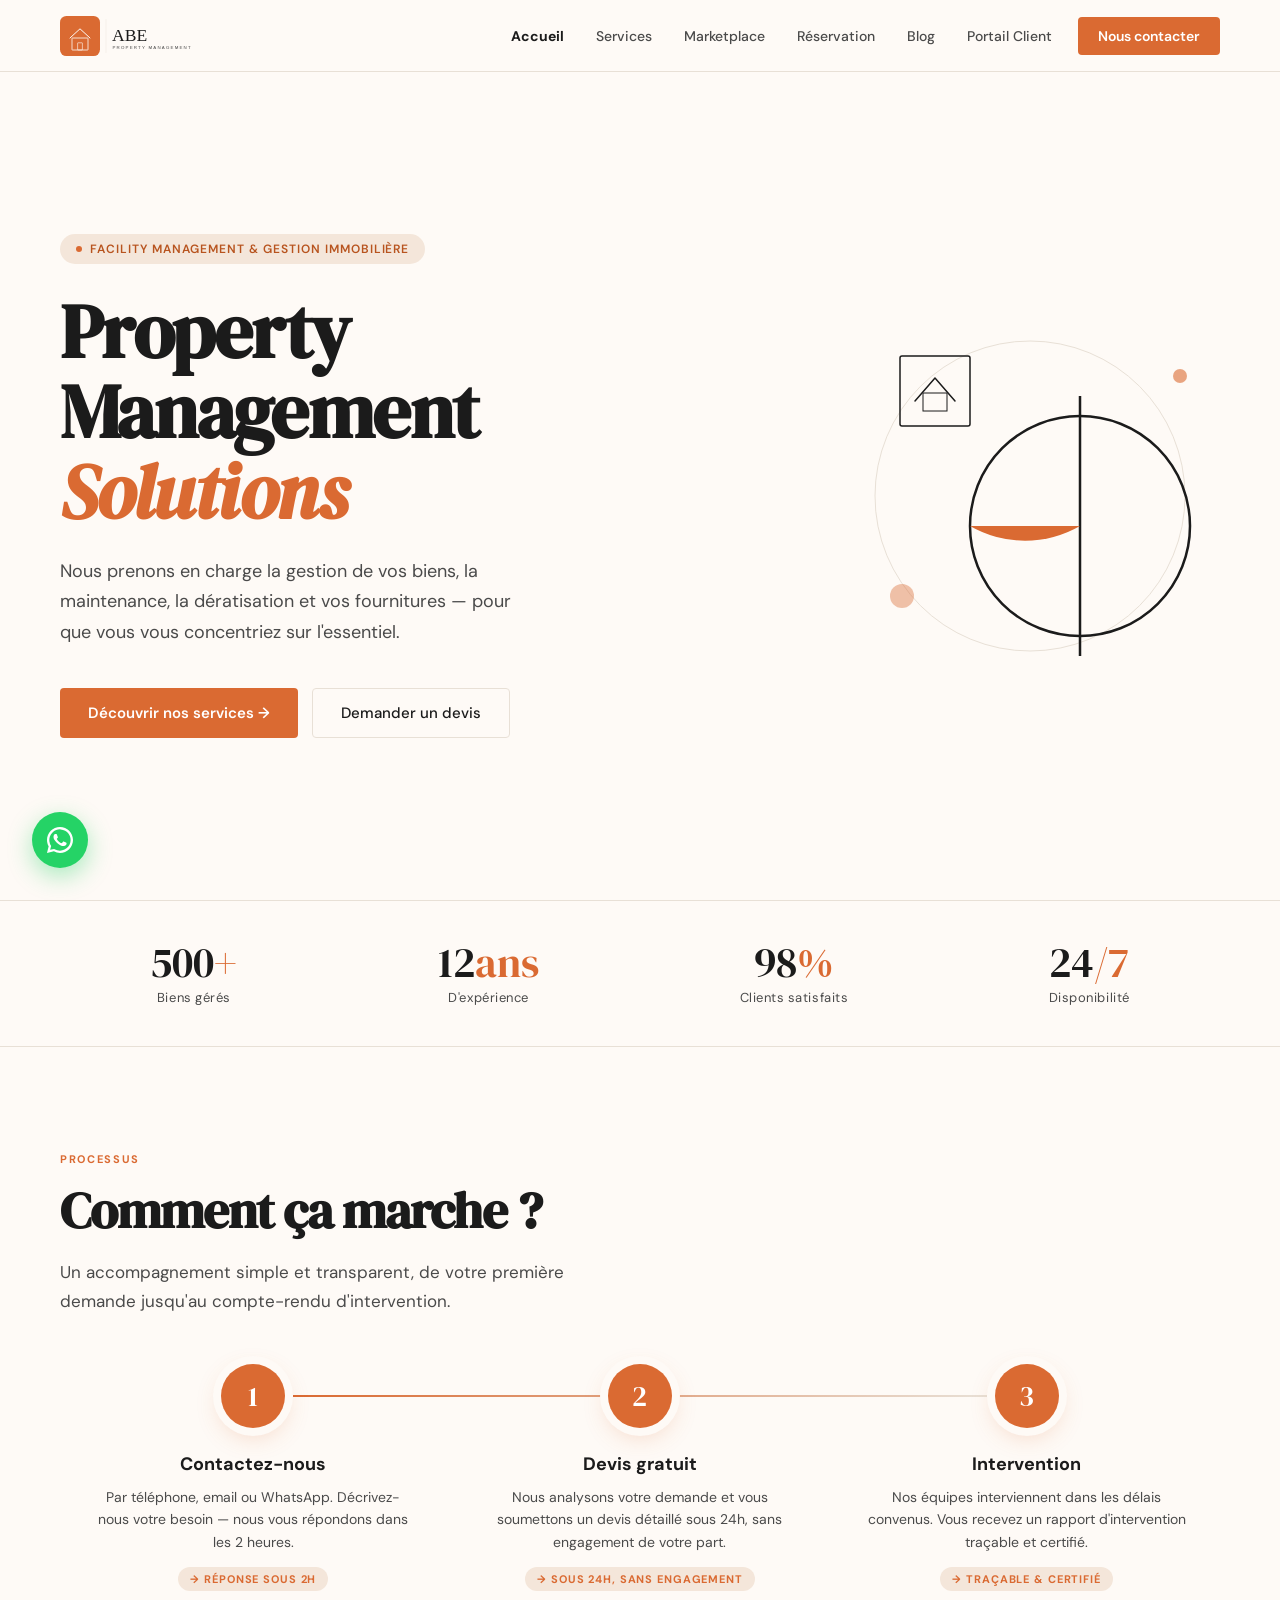
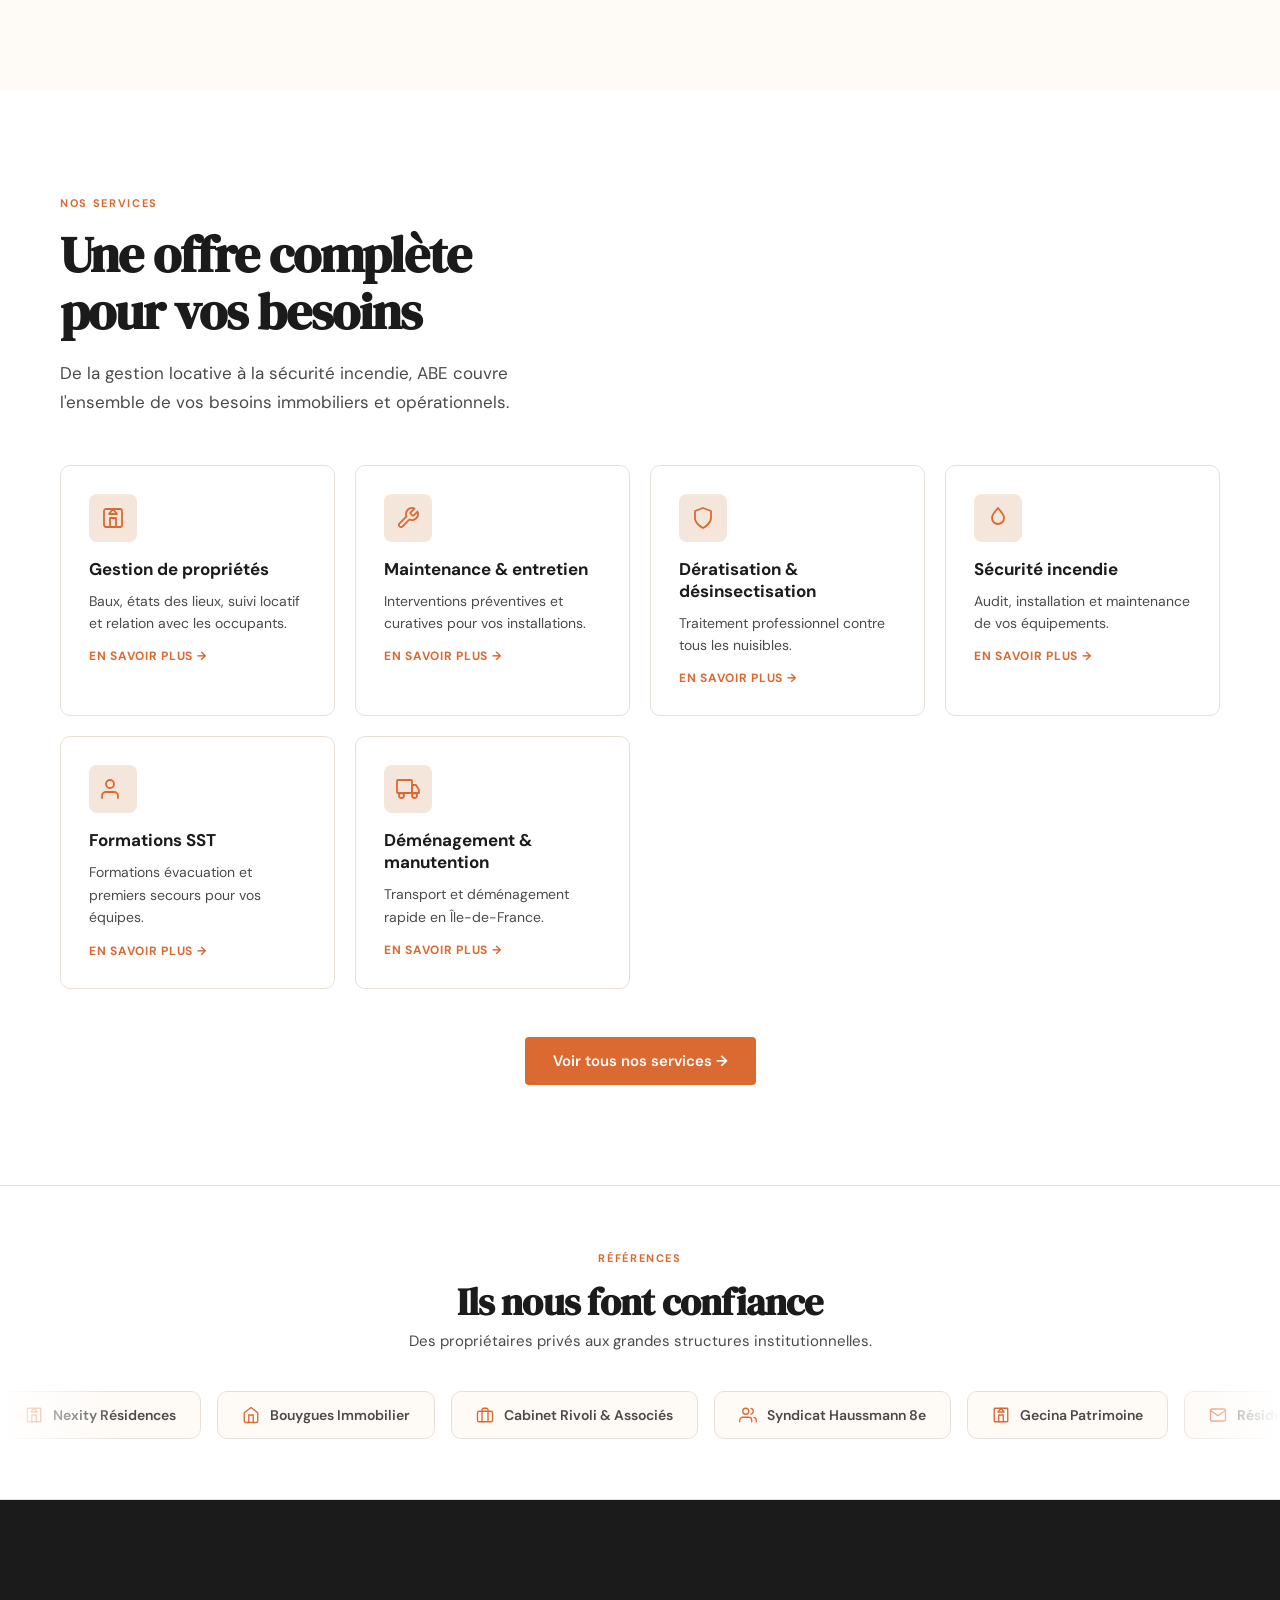
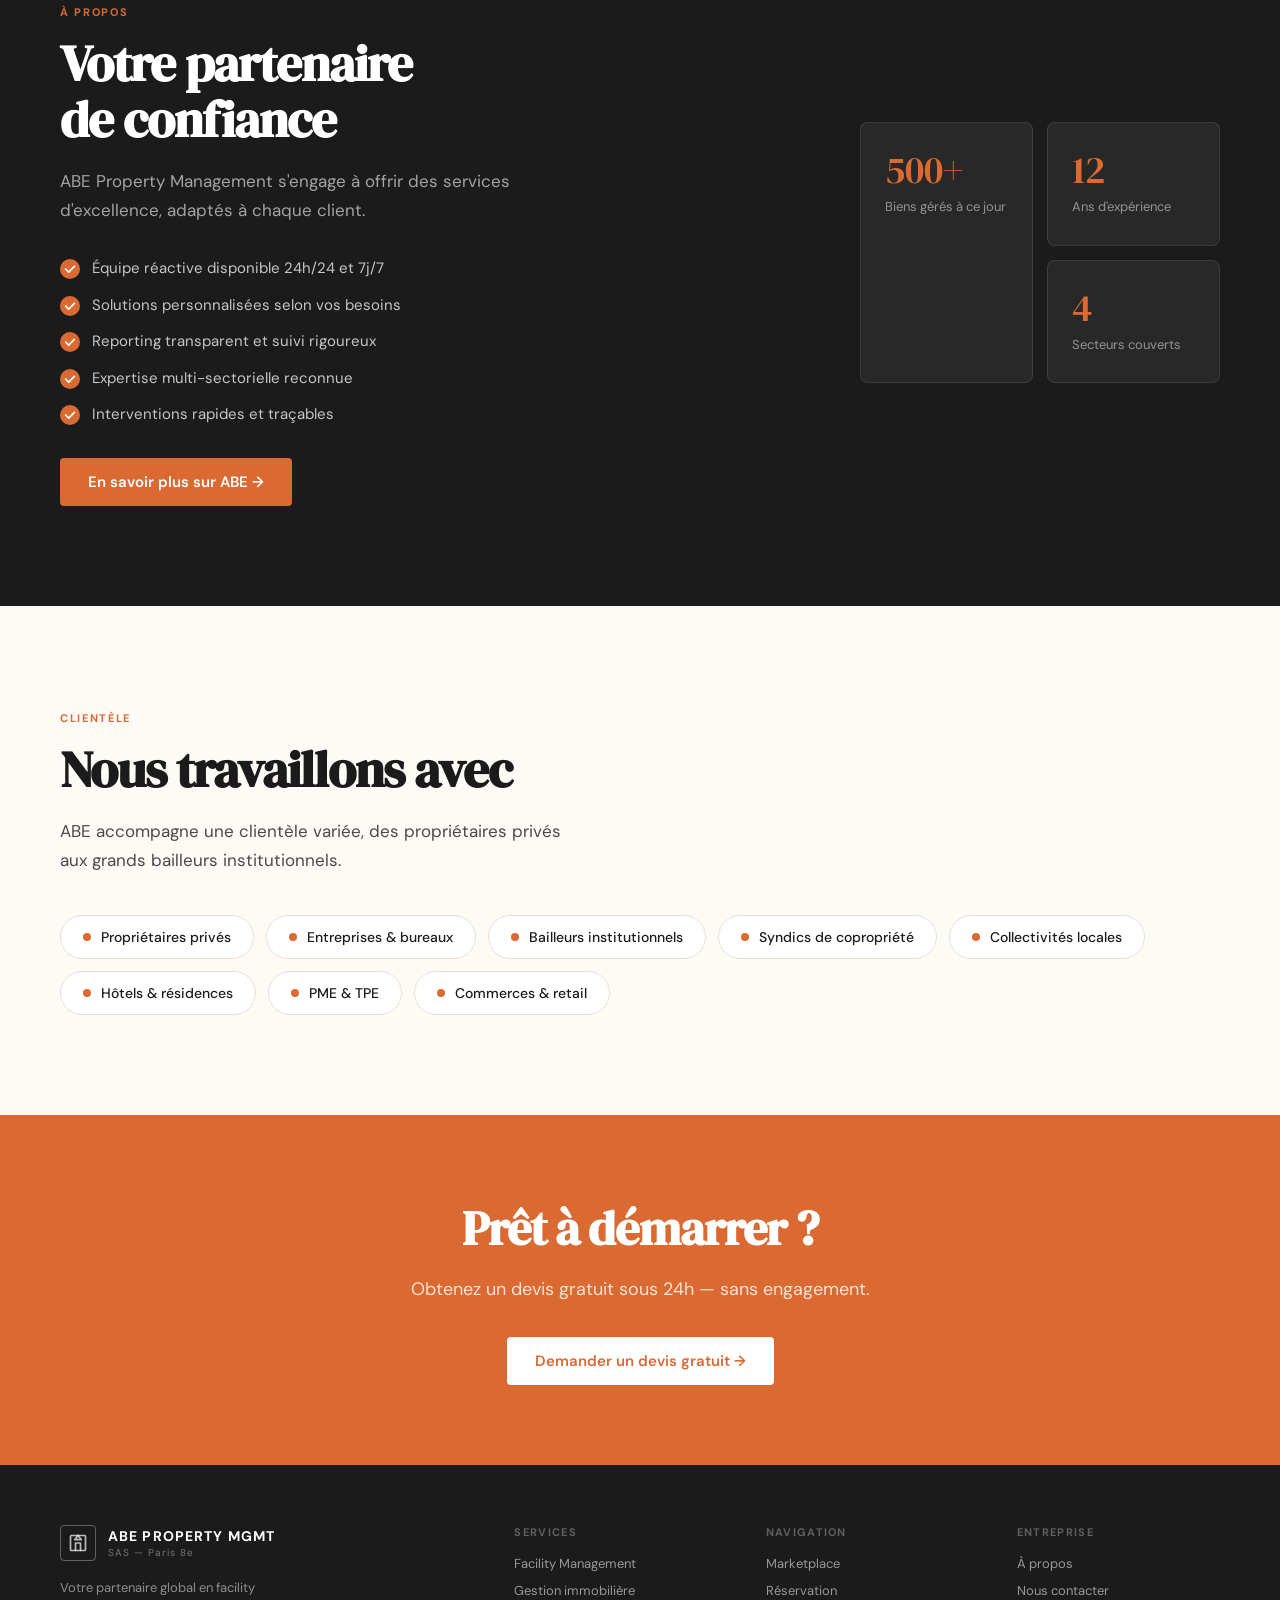
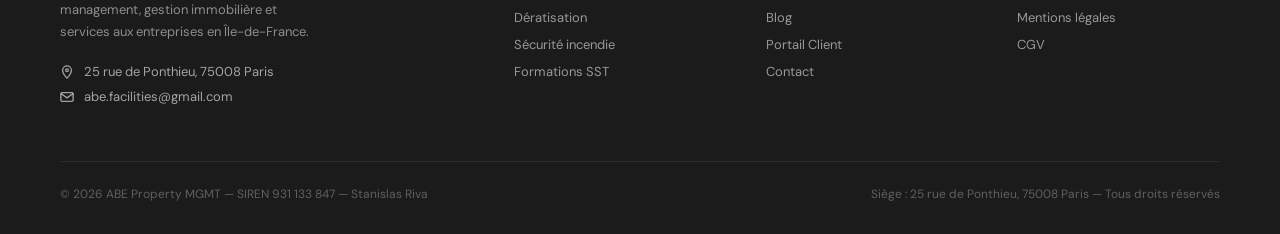
==== index.html @ c820ffae "Site ABE Property Management : améliorations home + page À propos - Animations au scroll (Intersecti" ====
<!DOCTYPE html>
<html lang="fr">
<head>
  <meta charset="UTF-8"/>
  <meta name="viewport" content="width=device-width, initial-scale=1.0"/>
  <title>ABE Property Management — Facility Management & Gestion Immobilière</title>
  <meta name="description" content="ABE Property Management, votre partenaire en facility management, gestion immobilière et services aux entreprises en Île-de-France."/>
  <link href="https://fonts.googleapis.com/css2?family=DM+Sans:wght@400;500;700&family=DM+Serif+Display:ital@0;1&display=swap" rel="stylesheet"/>
  <link rel="stylesheet" href="style.css"/>
  <style>
    /* HERO */
    .hero {
      min-height: calc(100vh - 72px);
      display: flex;
      align-items: center;
      justify-content: space-between;
      padding: 80px 60px;
      gap: 60px;
    }
    .hero-text { max-width: 560px; }
    .hero-badge {
      display: inline-flex;
      align-items: center;
      gap: 8px;
      background: var(--orange-light);
      color: var(--orange-dark);
      font-size: 12px;
      font-weight: 600;
      letter-spacing: 0.08em;
      text-transform: uppercase;
      padding: 7px 16px;
      border-radius: 100px;
      margin-bottom: 28px;
    }
    .hero-badge .dot { width: 6px; height: 6px; background: var(--orange); border-radius: 50%; }
    .hero h1 {
      font-family: 'DM Serif Display', serif;
      font-size: clamp(52px, 6vw, 76px);
      line-height: 1.05;
      letter-spacing: -0.02em;
      margin-bottom: 24px;
    }
    .hero h1 em { font-style: italic; color: var(--orange); }
    .hero p { font-size: 18px; line-height: 1.7; color: var(--mid); margin-bottom: 40px; max-width: 460px; }
    .hero-buttons { display: flex; gap: 14px; flex-wrap: wrap; }
    .hero-graphic { flex-shrink: 0; width: 380px; height: 380px; }
    .hero-graphic svg { width: 100%; height: 100%; }

    /* STATS */
    .stats-bar {
      border-top: 1px solid var(--border);
      border-bottom: 1px solid var(--border);
      padding: 40px 60px;
      display: flex;
      justify-content: space-around;
      gap: 20px;
      flex-wrap: wrap;
    }
    .stat { text-align: center; }
    .stat-number { font-family: 'DM Serif Display', serif; font-size: 42px; color: var(--dark); line-height: 1; }
    .stat-number span { color: var(--orange); }
    .stat-label { font-size: 13px; color: var(--mid); margin-top: 6px; letter-spacing: 0.04em; }

    /* SERVICES PREVIEW */
    .services-preview-grid {
      display: grid;
      grid-template-columns: repeat(auto-fit, minmax(260px, 1fr));
      gap: 20px;
      margin-top: 48px;
    }
    .service-preview-card {
      background: white;
      border: 1px solid var(--border);
      border-radius: 10px;
      padding: 28px;
      transition: all 0.2s;
    }
    .service-preview-card:hover { transform: translateY(-3px); box-shadow: 0 12px 32px rgba(0,0,0,0.08); border-color: var(--orange); }
    .service-icon { width: 48px; height: 48px; background: var(--orange-light); border-radius: 8px; display: flex; align-items: center; justify-content: center; margin-bottom: 16px; }
    .service-icon svg { width: 24px; height: 24px; color: var(--orange); }
    .service-preview-card h3 { font-size: 17px; font-weight: 700; margin-bottom: 10px; }
    .service-preview-card p { font-size: 14px; line-height: 1.6; color: var(--mid); }
    .service-link { display: inline-flex; align-items: center; gap: 6px; margin-top: 14px; font-size: 12px; font-weight: 700; letter-spacing: 0.06em; text-transform: uppercase; color: var(--orange); text-decoration: none; }

    /* ABOUT DARK */
    .about-section { background: var(--dark); }
    .about-section .section-title { color: white; }
    .about-section .section-desc { color: rgba(255,255,255,0.6); }
    .about-inner { display: flex; gap: 80px; align-items: center; flex-wrap: wrap; }
    .about-text { flex: 1; min-width: 280px; }
    .about-text ul { list-style: none; margin-top: 32px; display: flex; flex-direction: column; gap: 14px; }
    .about-text ul li { display: flex; align-items: flex-start; gap: 12px; font-size: 15px; color: rgba(255,255,255,0.75); line-height: 1.5; }
    .about-text ul li::before {
      content: '';
      display: block;
      width: 20px; height: 20px; min-width: 20px;
      background: var(--orange);
      border-radius: 50%;
      margin-top: 2px;
      background-image: url("data:image/svg+xml,%3Csvg xmlns='http://www.w3.org/2000/svg' viewBox='0 0 16 16' fill='none'%3E%3Cpath d='M3 8l3.5 3.5L13 5' stroke='white' stroke-width='2' stroke-linecap='round' stroke-linejoin='round'/%3E%3C/svg%3E");
      background-size: 14px; background-repeat: no-repeat; background-position: center;
    }
    .about-visual { flex: 0 0 360px; display: grid; grid-template-columns: 1fr 1fr; gap: 14px; }
    .about-card { background: rgba(255,255,255,0.06); border: 1px solid rgba(255,255,255,0.1); border-radius: 8px; padding: 28px 24px; }
    .about-card.tall { grid-row: span 2; }
    .about-card-num { font-family: 'DM Serif Display', serif; font-size: 38px; color: var(--orange); line-height: 1; margin-bottom: 8px; }
    .about-card-label { font-size: 13px; color: rgba(255,255,255,0.5); line-height: 1.5; }

    /* SECTORS */
    .sectors-grid { display: flex; gap: 12px; flex-wrap: wrap; margin-top: 40px; }
    .sector-pill { display: flex; align-items: center; gap: 10px; background: white; border: 1px solid var(--border); border-radius: 100px; padding: 12px 22px; font-size: 14px; font-weight: 500; color: var(--dark); transition: all 0.2s; }
    .sector-pill:hover { border-color: var(--orange); box-shadow: 0 0 0 3px var(--orange-light); }
    .sector-pill .dot { width: 8px; height: 8px; background: var(--orange); border-radius: 50%; flex-shrink: 0; }

    /* CTA BAND */
    .cta-band { background: var(--orange); padding: 80px 60px; text-align: center; }
    .cta-band h2 { font-family: 'DM Serif Display', serif; font-size: 48px; color: white; margin-bottom: 16px; letter-spacing: -0.02em; }
    .cta-band p { font-size: 18px; color: rgba(255,255,255,0.8); margin-bottom: 36px; }
    .cta-band .btn-primary { background: white; color: var(--orange); margin: 0 auto; }
    .cta-band .btn-primary:hover { background: var(--cream); }

    @media (max-width: 900px) {
      .hero { flex-direction: column; min-height: auto; padding: 60px 24px; }
      .hero-graphic { width: 260px; height: 260px; }
      .stats-bar { padding: 32px 24px; }
      .cta-band { padding: 60px 24px; }
      .cta-band h2 { font-size: 36px; }
      .about-visual { flex: 0 0 100%; }
    }
  </style>
</head>
<body>
<div id="header-placeholder"></div>

<main>
  <!-- HERO -->
  <section class="hero">
    <div class="hero-text">
      <div class="hero-badge fade-up fade-up-1"><span class="dot"></span> Facility Management & Gestion Immobilière</div>
      <h1 class="fade-up fade-up-2">Property<br>Management<br><em>Solutions</em></h1>
      <p class="fade-up fade-up-3">Nous prenons en charge la gestion de vos biens, la maintenance, la dératisation et vos fournitures — pour que vous vous concentriez sur l'essentiel.</p>
      <div class="hero-buttons fade-up fade-up-4">
        <a href="services.html" class="btn-primary">Découvrir nos services →</a>
        <a href="contact.html" class="btn-secondary">Demander un devis</a>
      </div>
    </div>
    <div class="hero-graphic">
      <svg viewBox="0 0 380 380" fill="none" xmlns="http://www.w3.org/2000/svg">
        <circle cx="190" cy="200" r="155" stroke="#e8e0d6" stroke-width="1"/>
        <circle cx="240" cy="230" r="110" stroke="#1b1b1b" stroke-width="2.5"/>
        <line x1="240" y1="100" x2="240" y2="360" stroke="#1b1b1b" stroke-width="2.5"/>
        <path d="M240 230 A110 110 0 0 1 130 230 Z" fill="#da6a32"/>
        <rect x="60" y="60" width="70" height="70" rx="2" stroke="#1b1b1b" stroke-width="1.5"/>
        <path d="M75 105 L95 82 L115 105" stroke="#1b1b1b" stroke-width="1.5" stroke-linecap="round" stroke-linejoin="round"/>
        <rect x="83" y="97" width="24" height="18" stroke="#1b1b1b" stroke-width="1" fill="none"/>
        <circle cx="62" cy="300" r="12" fill="#da6a32" opacity="0.4"/>
        <circle cx="340" cy="80" r="7" fill="#da6a32" opacity="0.6"/>
      </svg>
    </div>
  </section>

  <!-- STATS -->
  <div class="stats-bar">
    <div class="stat reveal reveal-delay-1"><div class="stat-number" data-target="500" data-suffix="+">500<span>+</span></div><div class="stat-label">Biens gérés</div></div>
    <div class="stat reveal reveal-delay-2"><div class="stat-number" data-target="12" data-suffix="ans">12<span>ans</span></div><div class="stat-label">D'expérience</div></div>
    <div class="stat reveal reveal-delay-3"><div class="stat-number" data-target="98" data-suffix="%">98<span>%</span></div><div class="stat-label">Clients satisfaits</div></div>
    <div class="stat reveal reveal-delay-4"><div class="stat-number" data-target="24" data-suffix="/7">24<span>/7</span></div><div class="stat-label">Disponibilité</div></div>
  </div>

  <!-- COMMENT ÇA MARCHE -->
  <section style="background:var(--cream);">
    <div class="reveal">
      <span class="section-label">Processus</span>
      <h2 class="section-title">Comment ça marche ?</h2>
      <p class="section-desc">Un accompagnement simple et transparent, de votre première demande jusqu'au compte-rendu d'intervention.</p>
    </div>
    <div class="steps-grid">
      <div class="step reveal reveal-delay-1">
        <div class="step-num">1</div>
        <h3>Contactez-nous</h3>
        <p>Par téléphone, email ou WhatsApp. Décrivez-nous votre besoin — nous vous répondons dans les 2 heures.</p>
        <span class="step-detail">→ Réponse sous 2h</span>
      </div>
      <div class="step reveal reveal-delay-2">
        <div class="step-num">2</div>
        <h3>Devis gratuit</h3>
        <p>Nous analysons votre demande et vous soumettons un devis détaillé sous 24h, sans engagement de votre part.</p>
        <span class="step-detail">→ Sous 24h, sans engagement</span>
      </div>
      <div class="step reveal reveal-delay-3">
        <div class="step-num">3</div>
        <h3>Intervention</h3>
        <p>Nos équipes interviennent dans les délais convenus. Vous recevez un rapport d'intervention traçable et certifié.</p>
        <span class="step-detail">→ Traçable & certifié</span>
      </div>
    </div>
  </section>

  <!-- SERVICES PREVIEW -->
  <section style="background:white;">
    <div class="reveal">
      <span class="section-label">Nos services</span>
      <h2 class="section-title">Une offre complète<br>pour vos besoins</h2>
      <p class="section-desc">De la gestion locative à la sécurité incendie, ABE couvre l'ensemble de vos besoins immobiliers et opérationnels.</p>
    </div>
    <div class="services-preview-grid">
      <div class="service-preview-card reveal reveal-delay-1">
        <div class="service-icon"><svg viewBox="0 0 24 24" fill="none" stroke="currentColor" stroke-width="1.8" stroke-linecap="round" stroke-linejoin="round"><rect x="3" y="3" width="18" height="18" rx="2"/><path d="M9 21V12h6v9"/><path d="M12 3L8 8h8L12 3z"/></svg></div>
        <h3>Gestion de propriétés</h3>
        <p>Baux, états des lieux, suivi locatif et relation avec les occupants.</p>
        <a href="services.html" class="service-link">En savoir plus →</a>
      </div>
      <div class="service-preview-card reveal reveal-delay-2">
        <div class="service-icon"><svg viewBox="0 0 24 24" fill="none" stroke="currentColor" stroke-width="1.8" stroke-linecap="round" stroke-linejoin="round"><path d="M14.7 6.3a1 1 0 000 1.4l1.6 1.6a1 1 0 001.4 0l3.77-3.77a6 6 0 01-7.94 7.94l-6.91 6.91a2.12 2.12 0 01-3-3l6.91-6.91a6 6 0 017.94-7.94l-3.76 3.76z"/></svg></div>
        <h3>Maintenance & entretien</h3>
        <p>Interventions préventives et curatives pour vos installations.</p>
        <a href="services.html" class="service-link">En savoir plus →</a>
      </div>
      <div class="service-preview-card reveal reveal-delay-3">
        <div class="service-icon"><svg viewBox="0 0 24 24" fill="none" stroke="currentColor" stroke-width="1.8" stroke-linecap="round" stroke-linejoin="round"><path d="M12 22s8-4 8-10V5l-8-3-8 3v7c0 6 8 10 8 10z"/></svg></div>
        <h3>Dératisation & désinsectisation</h3>
        <p>Traitement professionnel contre tous les nuisibles.</p>
        <a href="services.html" class="service-link">En savoir plus →</a>
      </div>
      <div class="service-preview-card reveal reveal-delay-4">
        <div class="service-icon"><svg viewBox="0 0 24 24" fill="none" stroke="currentColor" stroke-width="1.8" stroke-linecap="round" stroke-linejoin="round"><path d="M12 2C9 6 6 8 6 12a6 6 0 0012 0c0-4-3-6-6-10z"/></svg></div>
        <h3>Sécurité incendie</h3>
        <p>Audit, installation et maintenance de vos équipements.</p>
        <a href="services.html" class="service-link">En savoir plus →</a>
      </div>
      <div class="service-preview-card reveal reveal-delay-5">
        <div class="service-icon"><svg viewBox="0 0 24 24" fill="none" stroke="currentColor" stroke-width="1.8" stroke-linecap="round" stroke-linejoin="round"><path d="M17 21v-2a4 4 0 00-4-4H5a4 4 0 00-4 4v2"/><circle cx="9" cy="7" r="4"/></svg></div>
        <h3>Formations SST</h3>
        <p>Formations évacuation et premiers secours pour vos équipes.</p>
        <a href="services.html" class="service-link">En savoir plus →</a>
      </div>
      <div class="service-preview-card reveal reveal-delay-6">
        <div class="service-icon"><svg viewBox="0 0 24 24" fill="none" stroke="currentColor" stroke-width="1.8" stroke-linecap="round" stroke-linejoin="round"><rect x="1" y="3" width="15" height="13" rx="1"/><path d="M16 8h4l3 5v3h-7V8z"/><circle cx="5.5" cy="18.5" r="2.5"/><circle cx="18.5" cy="18.5" r="2.5"/></svg></div>
        <h3>Déménagement & manutention</h3>
        <p>Transport et déménagement rapide en Île-de-France.</p>
        <a href="services.html" class="service-link">En savoir plus →</a>
      </div>
    </div>
    <div style="text-align:center;margin-top:48px;" class="reveal">
      <a href="services.html" class="btn-primary">Voir tous nos services →</a>
    </div>
  </section>

  <!-- ILS NOUS FONT CONFIANCE -->
  <div class="trusted-section">
    <div class="trusted-header reveal">
      <span class="section-label">Références</span>
      <h2 class="section-title" style="font-size:clamp(28px,3vw,40px);margin-bottom:8px;">Ils nous font confiance</h2>
      <p style="font-size:15px;color:var(--mid);">Des propriétaires privés aux grandes structures institutionnelles.</p>
    </div>
    <div class="marquee-wrap">
      <div class="marquee-track">
        <!-- première série -->
        <div class="marquee-item"><svg viewBox="0 0 24 24" fill="none" stroke="currentColor" stroke-width="1.8" stroke-linecap="round" stroke-linejoin="round"><rect x="3" y="3" width="18" height="18" rx="1"/><path d="M9 21V12h6v9"/><path d="M12 3L8 8h8L12 3z"/></svg>Nexity Résidences</div>
        <div class="marquee-item"><svg viewBox="0 0 24 24" fill="none" stroke="currentColor" stroke-width="1.8" stroke-linecap="round" stroke-linejoin="round"><path d="M3 9l9-7 9 7v11a2 2 0 01-2 2H5a2 2 0 01-2-2z"/><polyline points="9 22 9 12 15 12 15 22"/></svg>Bouygues Immobilier</div>
        <div class="marquee-item"><svg viewBox="0 0 24 24" fill="none" stroke="currentColor" stroke-width="1.8" stroke-linecap="round" stroke-linejoin="round"><rect x="2" y="7" width="20" height="14" rx="2"/><path d="M16 21V5a2 2 0 00-2-2h-4a2 2 0 00-2 2v16"/></svg>Cabinet Rivoli & Associés</div>
        <div class="marquee-item"><svg viewBox="0 0 24 24" fill="none" stroke="currentColor" stroke-width="1.8" stroke-linecap="round" stroke-linejoin="round"><path d="M17 21v-2a4 4 0 00-4-4H5a4 4 0 00-4 4v2"/><circle cx="9" cy="7" r="4"/><path d="M23 21v-2a4 4 0 00-3-3.87M16 3.13a4 4 0 010 7.75"/></svg>Syndicat Haussmann 8e</div>
        <div class="marquee-item"><svg viewBox="0 0 24 24" fill="none" stroke="currentColor" stroke-width="1.8" stroke-linecap="round" stroke-linejoin="round"><rect x="3" y="3" width="18" height="18" rx="1"/><path d="M9 21V12h6v9"/><path d="M12 3L8 8h8L12 3z"/></svg>Gecina Patrimoine</div>
        <div class="marquee-item"><svg viewBox="0 0 24 24" fill="none" stroke="currentColor" stroke-width="1.8" stroke-linecap="round" stroke-linejoin="round"><path d="M4 4h16c1.1 0 2 .9 2 2v12c0 1.1-.9 2-2 2H4c-1.1 0-2-.9-2-2V6c0-1.1.9-2 2-2z"/><polyline points="22,6 12,13 2,6"/></svg>Résidence Les Ternes</div>
        <div class="marquee-item"><svg viewBox="0 0 24 24" fill="none" stroke="currentColor" stroke-width="1.8" stroke-linecap="round" stroke-linejoin="round"><rect x="2" y="7" width="20" height="14" rx="2"/><path d="M16 21V5a2 2 0 00-2-2h-4a2 2 0 00-2 2v16"/></svg>Hôtel Étoile Kléber</div>
        <div class="marquee-item"><svg viewBox="0 0 24 24" fill="none" stroke="currentColor" stroke-width="1.8" stroke-linecap="round" stroke-linejoin="round"><path d="M3 9l9-7 9 7v11a2 2 0 01-2 2H5a2 2 0 01-2-2z"/><polyline points="9 22 9 12 15 12 15 22"/></svg>Icade Promotion</div>
        <div class="marquee-item"><svg viewBox="0 0 24 24" fill="none" stroke="currentColor" stroke-width="1.8" stroke-linecap="round" stroke-linejoin="round"><path d="M17 21v-2a4 4 0 00-4-4H5a4 4 0 00-4 4v2"/><circle cx="9" cy="7" r="4"/></svg>Collectivité Val-de-Marne</div>
        <div class="marquee-item"><svg viewBox="0 0 24 24" fill="none" stroke="currentColor" stroke-width="1.8" stroke-linecap="round" stroke-linejoin="round"><rect x="3" y="3" width="18" height="18" rx="1"/><path d="M9 21V12h6v9"/><path d="M12 3L8 8h8L12 3z"/></svg>Emerige Paris</div>
        <div class="marquee-item"><svg viewBox="0 0 24 24" fill="none" stroke="currentColor" stroke-width="1.8" stroke-linecap="round" stroke-linejoin="round"><rect x="2" y="7" width="20" height="14" rx="2"/><path d="M16 21V5a2 2 0 00-2-2h-4a2 2 0 00-2 2v16"/></svg>Copro Saint-Lazare</div>
        <div class="marquee-item"><svg viewBox="0 0 24 24" fill="none" stroke="currentColor" stroke-width="1.8" stroke-linecap="round" stroke-linejoin="round"><path d="M6 2L3 6v14a2 2 0 002 2h14a2 2 0 002-2V6l-3-4z"/><line x1="3" y1="6" x2="21" y2="6"/><path d="M16 10a4 4 0 01-8 0"/></svg>Karl Lagerfeld</div>
        <div class="marquee-item"><svg viewBox="0 0 24 24" fill="none" stroke="currentColor" stroke-width="1.8" stroke-linecap="round" stroke-linejoin="round"><path d="M12 2l2.4 7.4H22l-6 4.6 2.3 7.4L12 17l-6.3 4.4L8 14 2 9.4h7.6z"/></svg>Pierre Yovanovitch</div>
        <div class="marquee-item"><svg viewBox="0 0 24 24" fill="none" stroke="currentColor" stroke-width="1.8" stroke-linecap="round" stroke-linejoin="round"><circle cx="8" cy="12" r="6"/><circle cx="16" cy="12" r="6"/></svg>Chanel</div>
        <!-- deuxième série (copie pour boucle infinie) -->
        <div class="marquee-item"><svg viewBox="0 0 24 24" fill="none" stroke="currentColor" stroke-width="1.8" stroke-linecap="round" stroke-linejoin="round"><rect x="3" y="3" width="18" height="18" rx="1"/><path d="M9 21V12h6v9"/><path d="M12 3L8 8h8L12 3z"/></svg>Nexity Résidences</div>
        <div class="marquee-item"><svg viewBox="0 0 24 24" fill="none" stroke="currentColor" stroke-width="1.8" stroke-linecap="round" stroke-linejoin="round"><path d="M3 9l9-7 9 7v11a2 2 0 01-2 2H5a2 2 0 01-2-2z"/><polyline points="9 22 9 12 15 12 15 22"/></svg>Bouygues Immobilier</div>
        <div class="marquee-item"><svg viewBox="0 0 24 24" fill="none" stroke="currentColor" stroke-width="1.8" stroke-linecap="round" stroke-linejoin="round"><rect x="2" y="7" width="20" height="14" rx="2"/><path d="M16 21V5a2 2 0 00-2-2h-4a2 2 0 00-2 2v16"/></svg>Cabinet Rivoli & Associés</div>
        <div class="marquee-item"><svg viewBox="0 0 24 24" fill="none" stroke="currentColor" stroke-width="1.8" stroke-linecap="round" stroke-linejoin="round"><path d="M17 21v-2a4 4 0 00-4-4H5a4 4 0 00-4 4v2"/><circle cx="9" cy="7" r="4"/><path d="M23 21v-2a4 4 0 00-3-3.87M16 3.13a4 4 0 010 7.75"/></svg>Syndicat Haussmann 8e</div>
        <div class="marquee-item"><svg viewBox="0 0 24 24" fill="none" stroke="currentColor" stroke-width="1.8" stroke-linecap="round" stroke-linejoin="round"><rect x="3" y="3" width="18" height="18" rx="1"/><path d="M9 21V12h6v9"/><path d="M12 3L8 8h8L12 3z"/></svg>Gecina Patrimoine</div>
        <div class="marquee-item"><svg viewBox="0 0 24 24" fill="none" stroke="currentColor" stroke-width="1.8" stroke-linecap="round" stroke-linejoin="round"><path d="M4 4h16c1.1 0 2 .9 2 2v12c0 1.1-.9 2-2 2H4c-1.1 0-2-.9-2-2V6c0-1.1.9-2 2-2z"/><polyline points="22,6 12,13 2,6"/></svg>Résidence Les Ternes</div>
        <div class="marquee-item"><svg viewBox="0 0 24 24" fill="none" stroke="currentColor" stroke-width="1.8" stroke-linecap="round" stroke-linejoin="round"><rect x="2" y="7" width="20" height="14" rx="2"/><path d="M16 21V5a2 2 0 00-2-2h-4a2 2 0 00-2 2v16"/></svg>Hôtel Étoile Kléber</div>
        <div class="marquee-item"><svg viewBox="0 0 24 24" fill="none" stroke="currentColor" stroke-width="1.8" stroke-linecap="round" stroke-linejoin="round"><path d="M3 9l9-7 9 7v11a2 2 0 01-2 2H5a2 2 0 01-2-2z"/><polyline points="9 22 9 12 15 12 15 22"/></svg>Icade Promotion</div>
        <div class="marquee-item"><svg viewBox="0 0 24 24" fill="none" stroke="currentColor" stroke-width="1.8" stroke-linecap="round" stroke-linejoin="round"><path d="M17 21v-2a4 4 0 00-4-4H5a4 4 0 00-4 4v2"/><circle cx="9" cy="7" r="4"/></svg>Collectivité Val-de-Marne</div>
        <div class="marquee-item"><svg viewBox="0 0 24 24" fill="none" stroke="currentColor" stroke-width="1.8" stroke-linecap="round" stroke-linejoin="round"><rect x="3" y="3" width="18" height="18" rx="1"/><path d="M9 21V12h6v9"/><path d="M12 3L8 8h8L12 3z"/></svg>Emerige Paris</div>
        <div class="marquee-item"><svg viewBox="0 0 24 24" fill="none" stroke="currentColor" stroke-width="1.8" stroke-linecap="round" stroke-linejoin="round"><rect x="2" y="7" width="20" height="14" rx="2"/><path d="M16 21V5a2 2 0 00-2-2h-4a2 2 0 00-2 2v16"/></svg>Copro Saint-Lazare</div>
        <div class="marquee-item"><svg viewBox="0 0 24 24" fill="none" stroke="currentColor" stroke-width="1.8" stroke-linecap="round" stroke-linejoin="round"><path d="M6 2L3 6v14a2 2 0 002 2h14a2 2 0 002-2V6l-3-4z"/><line x1="3" y1="6" x2="21" y2="6"/><path d="M16 10a4 4 0 01-8 0"/></svg>Karl Lagerfeld</div>
        <div class="marquee-item"><svg viewBox="0 0 24 24" fill="none" stroke="currentColor" stroke-width="1.8" stroke-linecap="round" stroke-linejoin="round"><path d="M12 2l2.4 7.4H22l-6 4.6 2.3 7.4L12 17l-6.3 4.4L8 14 2 9.4h7.6z"/></svg>Pierre Yovanovitch</div>
        <div class="marquee-item"><svg viewBox="0 0 24 24" fill="none" stroke="currentColor" stroke-width="1.8" stroke-linecap="round" stroke-linejoin="round"><circle cx="8" cy="12" r="6"/><circle cx="16" cy="12" r="6"/></svg>Chanel</div>
      </div>
    </div>
  </div>

  <!-- ABOUT -->
  <section class="about-section">
    <div class="about-inner">
      <div class="about-text reveal">
        <span class="section-label">À propos</span>
        <h2 class="section-title">Votre partenaire<br>de confiance</h2>
        <p class="section-desc">ABE Property Management s'engage à offrir des services d'excellence, adaptés à chaque client.</p>
        <ul>
          <li>Équipe réactive disponible 24h/24 et 7j/7</li>
          <li>Solutions personnalisées selon vos besoins</li>
          <li>Reporting transparent et suivi rigoureux</li>
          <li>Expertise multi-sectorielle reconnue</li>
          <li>Interventions rapides et traçables</li>
        </ul>
        <div style="margin-top:32px;">
          <a href="about.html" class="btn-primary">En savoir plus sur ABE →</a>
        </div>
      </div>
      <div class="about-visual reveal reveal-delay-2">
        <div class="about-card tall">
          <div class="about-card-num">500+</div>
          <div class="about-card-label">Biens gérés à ce jour</div>
        </div>
        <div class="about-card">
          <div class="about-card-num">12</div>
          <div class="about-card-label">Ans d'expérience</div>
        </div>
        <div class="about-card">
          <div class="about-card-num">4</div>
          <div class="about-card-label">Secteurs couverts</div>
        </div>
      </div>
    </div>
  </section>

  <!-- SECTORS -->
  <section style="background:var(--cream);">
    <div class="reveal">
      <span class="section-label">Clientèle</span>
      <h2 class="section-title">Nous travaillons avec</h2>
      <p class="section-desc">ABE accompagne une clientèle variée, des propriétaires privés aux grands bailleurs institutionnels.</p>
    </div>
    <div class="sectors-grid reveal reveal-delay-2">
      <div class="sector-pill"><span class="dot"></span> Propriétaires privés</div>
      <div class="sector-pill"><span class="dot"></span>Entreprises & bureaux</div>
      <div class="sector-pill"><span class="dot"></span>Bailleurs institutionnels</div>
      <div class="sector-pill"><span class="dot"></span>Syndics de copropriété</div>
      <div class="sector-pill"><span class="dot"></span>Collectivités locales</div>
      <div class="sector-pill"><span class="dot"></span>Hôtels & résidences</div>
      <div class="sector-pill"><span class="dot"></span>PME & TPE</div>
      <div class="sector-pill"><span class="dot"></span>Commerces & retail</div>
    </div>
  </section>

  <!-- CTA -->
  <div class="cta-band reveal">
    <h2>Prêt à démarrer ?</h2>
    <p>Obtenez un devis gratuit sous 24h — sans engagement.</p>
    <a href="contact.html" class="btn-primary">Demander un devis gratuit →</a>
  </div>
</main>

<div id="footer-placeholder"></div>
<script src="components.js"></script>
<script>renderHeader('accueil'); renderFooter();</script>
</body>
</html>
---- style.css ----
/* ═══════════════════════════════════════
   ABE PROPERTY MANAGEMENT — STYLE GLOBAL
═══════════════════════════════════════ */

*, *::before, *::after { box-sizing: border-box; margin: 0; padding: 0; }

:root {
  --cream: #fefaf6;
  --dark: #1b1b1b;
  --orange: #da6a32;
  --orange-light: #f4e6da;
  --orange-dark: #b8541f;
  --mid: #4a4a4a;
  --border: #e8e0d6;
  --white: #ffffff;
}

html { scroll-behavior: smooth; }

body {
  font-family: 'DM Sans', sans-serif;
  background: var(--cream);
  color: var(--dark);
  overflow-x: hidden;
  min-height: 100vh;
  display: flex;
  flex-direction: column;
}

main { flex: 1; }

/* ── HEADER ── */
header {
  position: sticky;
  top: 0;
  z-index: 1000;
  background: rgba(254,250,246,0.95);
  backdrop-filter: blur(12px);
  border-bottom: 1px solid var(--border);
  padding: 0 60px;
  height: 72px;
  display: flex;
  align-items: center;
  justify-content: space-between;
}

.logo { display: flex; align-items: center; text-decoration: none; }
.logo img { height: 48px; width: auto; }

nav { display: flex; align-items: center; gap: 4px; }

.nav-link {
  text-decoration: none;
  color: var(--mid);
  font-size: 14px;
  font-weight: 500;
  padding: 8px 14px;
  border-radius: 4px;
  transition: all 0.2s;
  white-space: nowrap;
}

.nav-link:hover { color: var(--dark); background: var(--orange-light); }
.nav-link.active { color: var(--dark); font-weight: 700; }

.nav-cta {
  background: var(--orange) !important;
  color: white !important;
  padding: 10px 20px !important;
  border-radius: 4px;
  font-weight: 600 !important;
  margin-left: 8px;
  transition: background 0.2s, transform 0.15s !important;
}

.nav-cta:hover { background: var(--orange-dark) !important; transform: translateY(-1px); }

/* ── BUTTONS ── */
.btn-primary {
  display: inline-flex;
  align-items: center;
  gap: 8px;
  background: var(--orange);
  color: white;
  padding: 14px 28px;
  border-radius: 4px;
  font-size: 15px;
  font-weight: 600;
  text-decoration: none;
  border: none;
  cursor: pointer;
  font-family: 'DM Sans', sans-serif;
  transition: background 0.2s, transform 0.15s;
}

.btn-primary:hover { background: var(--orange-dark); transform: translateY(-2px); }

.btn-secondary {
  display: inline-flex;
  align-items: center;
  gap: 8px;
  background: transparent;
  color: var(--dark);
  padding: 14px 28px;
  border-radius: 4px;
  border: 1.5px solid var(--border);
  font-size: 15px;
  font-weight: 500;
  text-decoration: none;
  cursor: pointer;
  font-family: 'DM Sans', sans-serif;
  transition: border-color 0.2s, background 0.2s;
}

.btn-secondary:hover { border-color: var(--dark); background: rgba(27,27,27,0.04); }

/* ── SECTIONS ── */
section { padding: 100px 60px; }

.section-label {
  display: inline-block;
  font-size: 11px;
  font-weight: 700;
  letter-spacing: 0.15em;
  text-transform: uppercase;
  color: var(--orange);
  margin-bottom: 16px;
}

.section-title {
  font-family: 'DM Serif Display', serif;
  font-size: clamp(36px, 4vw, 52px);
  line-height: 1.1;
  letter-spacing: -0.02em;
  color: var(--dark);
  margin-bottom: 20px;
}

.section-desc {
  font-size: 17px;
  line-height: 1.7;
  color: var(--mid);
  max-width: 520px;
}

/* ── PAGE HERO (pour pages intérieures) ── */
.page-hero {
  background: var(--dark);
  padding: 80px 60px;
  color: white;
}

.page-hero .section-title { color: white; }
.page-hero .section-desc { color: rgba(255,255,255,0.6); max-width: 600px; }
.page-hero .section-label { color: var(--orange); }

/* ── BREADCRUMB ── */
.breadcrumb {
  background: white;
  border-bottom: 1px solid var(--border);
  padding: 14px 60px;
  font-size: 13px;
  color: var(--mid);
  display: flex;
  align-items: center;
  gap: 8px;
}

.breadcrumb a { color: var(--orange); text-decoration: none; }
.breadcrumb a:hover { text-decoration: underline; }

/* ── FOOTER ── */
footer {
  background: var(--dark);
  color: rgba(255,255,255,0.5);
  padding: 60px 60px 32px;
}

.footer-grid {
  display: grid;
  grid-template-columns: 2fr 1fr 1fr 1fr;
  gap: 48px;
  margin-bottom: 48px;
}

.footer-brand { display: flex; align-items: center; gap: 12px; margin-bottom: 16px; }
.footer-brand-icon { width: 36px; height: 36px; border: 1.5px solid rgba(255,255,255,0.3); border-radius: 4px; display: flex; align-items: center; justify-content: center; }
.footer-brand-name { font-size: 14px; font-weight: 700; color: white; letter-spacing: 0.08em; }
.footer-brand-sub { font-size: 10px; color: rgba(255,255,255,0.4); letter-spacing: 0.1em; margin-top: 1px; }
.footer-desc { font-size: 13px; line-height: 1.7; color: rgba(255,255,255,0.5); max-width: 260px; margin-bottom: 20px; }
.footer-col-title { font-size: 11px; font-weight: 700; letter-spacing: 0.12em; text-transform: uppercase; color: rgba(255,255,255,0.3); margin-bottom: 16px; }
.footer-links { display: flex; flex-direction: column; gap: 10px; }
.footer-links a { font-size: 13px; color: rgba(255,255,255,0.55); text-decoration: none; transition: color 0.2s; }
.footer-links a:hover { color: white; }
.footer-contact a { display: flex; align-items: center; gap: 10px; font-size: 13px; color: rgba(255,255,255,0.6); text-decoration: none; margin-bottom: 8px; }
.footer-bottom { border-top: 1px solid rgba(255,255,255,0.08); padding-top: 24px; display: flex; justify-content: space-between; align-items: center; flex-wrap: wrap; gap: 12px; }
.footer-bottom p { font-size: 12px; color: rgba(255,255,255,0.3); }

/* ── WHATSAPP FLOAT ── */
.wa-float {
  position: fixed;
  bottom: 32px;
  left: 32px;
  z-index: 500;
  background: #25D366;
  color: white;
  border-radius: 50%;
  width: 56px;
  height: 56px;
  display: flex;
  align-items: center;
  justify-content: center;
  box-shadow: 0 8px 24px rgba(37,211,102,0.4);
  transition: transform 0.2s;
  text-decoration: none;
}

.wa-float:hover { transform: scale(1.1); }

/* ── TOAST ── */
.toast {
  position: fixed;
  bottom: 32px;
  right: 32px;
  background: var(--dark);
  color: white;
  padding: 12px 20px;
  border-radius: 8px;
  font-size: 14px;
  font-weight: 500;
  z-index: 3000;
  transform: translateY(20px);
  opacity: 0;
  transition: all 0.3s;
  pointer-events: none;
}

.toast.show { transform: translateY(0); opacity: 1; }

/* ── FORMS ── */
.form-group { display: flex; flex-direction: column; gap: 6px; flex: 1; }
.form-group label { font-size: 12px; font-weight: 600; letter-spacing: 0.06em; text-transform: uppercase; color: var(--mid); }
.form-group input,
.form-group select,
.form-group textarea {
  background: var(--cream);
  border: 1.5px solid var(--border);
  border-radius: 4px;
  padding: 11px 14px;
  font-size: 14px;
  font-family: 'DM Sans', sans-serif;
  color: var(--dark);
  outline: none;
  transition: border-color 0.2s;
  width: 100%;
}
.form-group input:focus,
.form-group select:focus,
.form-group textarea:focus { border-color: var(--orange); }
.form-group textarea { resize: vertical; min-height: 120px; }
.form-row { display: flex; gap: 12px; }

/* ── CARDS ── */
.card {
  background: white;
  border: 1px solid var(--border);
  border-radius: 10px;
  overflow: hidden;
  transition: transform 0.2s, box-shadow 0.2s;
}

.card:hover { transform: translateY(-3px); box-shadow: 0 12px 32px rgba(0,0,0,0.08); }

/* ── ANIMATIONS ── */
@keyframes fadeUp {
  from { opacity: 0; transform: translateY(24px); }
  to { opacity: 1; transform: translateY(0); }
}

.fade-up { animation: fadeUp 0.7s ease both; }
.fade-up-1 { animation-delay: 0.1s; }
.fade-up-2 { animation-delay: 0.2s; }
.fade-up-3 { animation-delay: 0.35s; }
.fade-up-4 { animation-delay: 0.5s; }

/* ── RESPONSIVE ── */
@media (max-width: 900px) {
  header { padding: 0 24px; }
  nav .nav-link:not(.nav-cta) { display: none; }
  .hamburger { display: flex; }
  section { padding: 60px 24px; }
  .page-hero { padding: 60px 24px; }
  .breadcrumb { padding: 12px 24px; }
  footer { padding: 40px 24px 24px; }
  .footer-grid { grid-template-columns: 1fr 1fr; gap: 32px; }
}

/* ── HAMBURGER MENU MOBILE ── */
.hamburger {
  display: none;
  flex-direction: column;
  gap: 5px;
  cursor: pointer;
  background: none;
  border: none;
  padding: 4px;
}
.hamburger span { display: block; width: 24px; height: 2px; background: var(--dark); border-radius: 2px; transition: all 0.3s; }

.mobile-nav {
  display: none;
  position: fixed;
  top: 72px; left: 0; right: 0;
  background: white;
  border-bottom: 1px solid var(--border);
  padding: 16px 24px;
  flex-direction: column;
  gap: 4px;
  z-index: 999;
  box-shadow: 0 8px 24px rgba(0,0,0,0.08);
}

.mobile-nav.open { display: flex; }
.mobile-nav a { padding: 12px 16px; font-size: 15px; font-weight: 500; color: var(--dark); text-decoration: none; border-radius: 6px; transition: background 0.2s; }
.mobile-nav a:hover { background: var(--orange-light); color: var(--orange); }
.mobile-nav a.nav-cta { background: var(--orange); color: white !important; text-align: center; margin-top: 8px; }

/* ── SCROLL REVEAL ── */
.reveal {
  opacity: 0;
  transform: translateY(32px);
  transition: opacity 0.65s cubic-bezier(0.16, 1, 0.3, 1), transform 0.65s cubic-bezier(0.16, 1, 0.3, 1);
}
.reveal.visible { opacity: 1; transform: translateY(0); }
.reveal-delay-1 { transition-delay: 0.1s; }
.reveal-delay-2 { transition-delay: 0.22s; }
.reveal-delay-3 { transition-delay: 0.34s; }
.reveal-delay-4 { transition-delay: 0.46s; }
.reveal-delay-5 { transition-delay: 0.58s; }
.reveal-delay-6 { transition-delay: 0.70s; }

/* ── COMMENT ÇA MARCHE ── */
.steps-grid {
  display: grid;
  grid-template-columns: repeat(3, 1fr);
  gap: 0;
  margin-top: 48px;
  position: relative;
}
.steps-grid::before {
  content: '';
  position: absolute;
  top: 31px;
  left: calc(16.66% + 40px);
  right: calc(16.66% + 40px);
  height: 2px;
  background: linear-gradient(90deg, var(--orange) 0%, var(--border) 100%);
  z-index: 0;
}
.step { text-align: center; padding: 0 32px; position: relative; z-index: 1; }
.step-num {
  width: 64px;
  height: 64px;
  background: var(--orange);
  color: white;
  border-radius: 50%;
  display: flex;
  align-items: center;
  justify-content: center;
  font-family: 'DM Serif Display', serif;
  font-size: 28px;
  margin: 0 auto 24px;
  position: relative;
  z-index: 2;
  box-shadow: 0 0 0 8px var(--cream), 0 8px 24px rgba(218,106,50,0.25);
  transition: transform 0.2s;
}
.step:hover .step-num { transform: scale(1.08); }
.step h3 { font-size: 18px; font-weight: 700; margin-bottom: 10px; color: var(--dark); }
.step p { font-size: 14px; line-height: 1.6; color: var(--mid); }
.step-detail {
  margin-top: 14px;
  display: inline-block;
  font-size: 11px;
  font-weight: 700;
  letter-spacing: 0.08em;
  text-transform: uppercase;
  color: var(--orange);
  background: var(--orange-light);
  padding: 5px 12px;
  border-radius: 100px;
}

/* ── MARQUEE "ILS NOUS FONT CONFIANCE" ── */
.trusted-section {
  padding: 60px 0;
  background: white;
  border-top: 1px solid var(--border);
  border-bottom: 1px solid var(--border);
  overflow: hidden;
}
.trusted-header {
  text-align: center;
  margin-bottom: 40px;
  padding: 0 60px;
}
.marquee-wrap { overflow: hidden; position: relative; }
.marquee-wrap::before,
.marquee-wrap::after {
  content: '';
  position: absolute;
  top: 0; bottom: 0;
  width: 120px;
  z-index: 2;
  pointer-events: none;
}
.marquee-wrap::before { left: 0; background: linear-gradient(90deg, white, transparent); }
.marquee-wrap::after  { right: 0; background: linear-gradient(-90deg, white, transparent); }
.marquee-track {
  display: flex;
  gap: 16px;
  width: max-content;
  animation: marquee-scroll 32s linear infinite;
}
.marquee-track:hover { animation-play-state: paused; }
@keyframes marquee-scroll {
  0%   { transform: translateX(0); }
  100% { transform: translateX(-50%); }
}
.marquee-item {
  display: flex;
  align-items: center;
  gap: 10px;
  background: var(--cream);
  border: 1px solid var(--border);
  border-radius: 10px;
  padding: 14px 24px;
  font-size: 14px;
  font-weight: 600;
  color: var(--mid);
  white-space: nowrap;
  cursor: default;
  transition: border-color 0.2s, color 0.2s, box-shadow 0.2s;
}
.marquee-item:hover {
  border-color: var(--orange);
  color: var(--dark);
  box-shadow: 0 4px 16px rgba(218,106,50,0.1);
}
.marquee-item svg { width: 18px; height: 18px; color: var(--orange); flex-shrink: 0; }

@media (max-width: 900px) {
  .steps-grid { grid-template-columns: 1fr; gap: 40px; }
  .steps-grid::before { display: none; }
  .trusted-header { padding: 0 24px; }
}
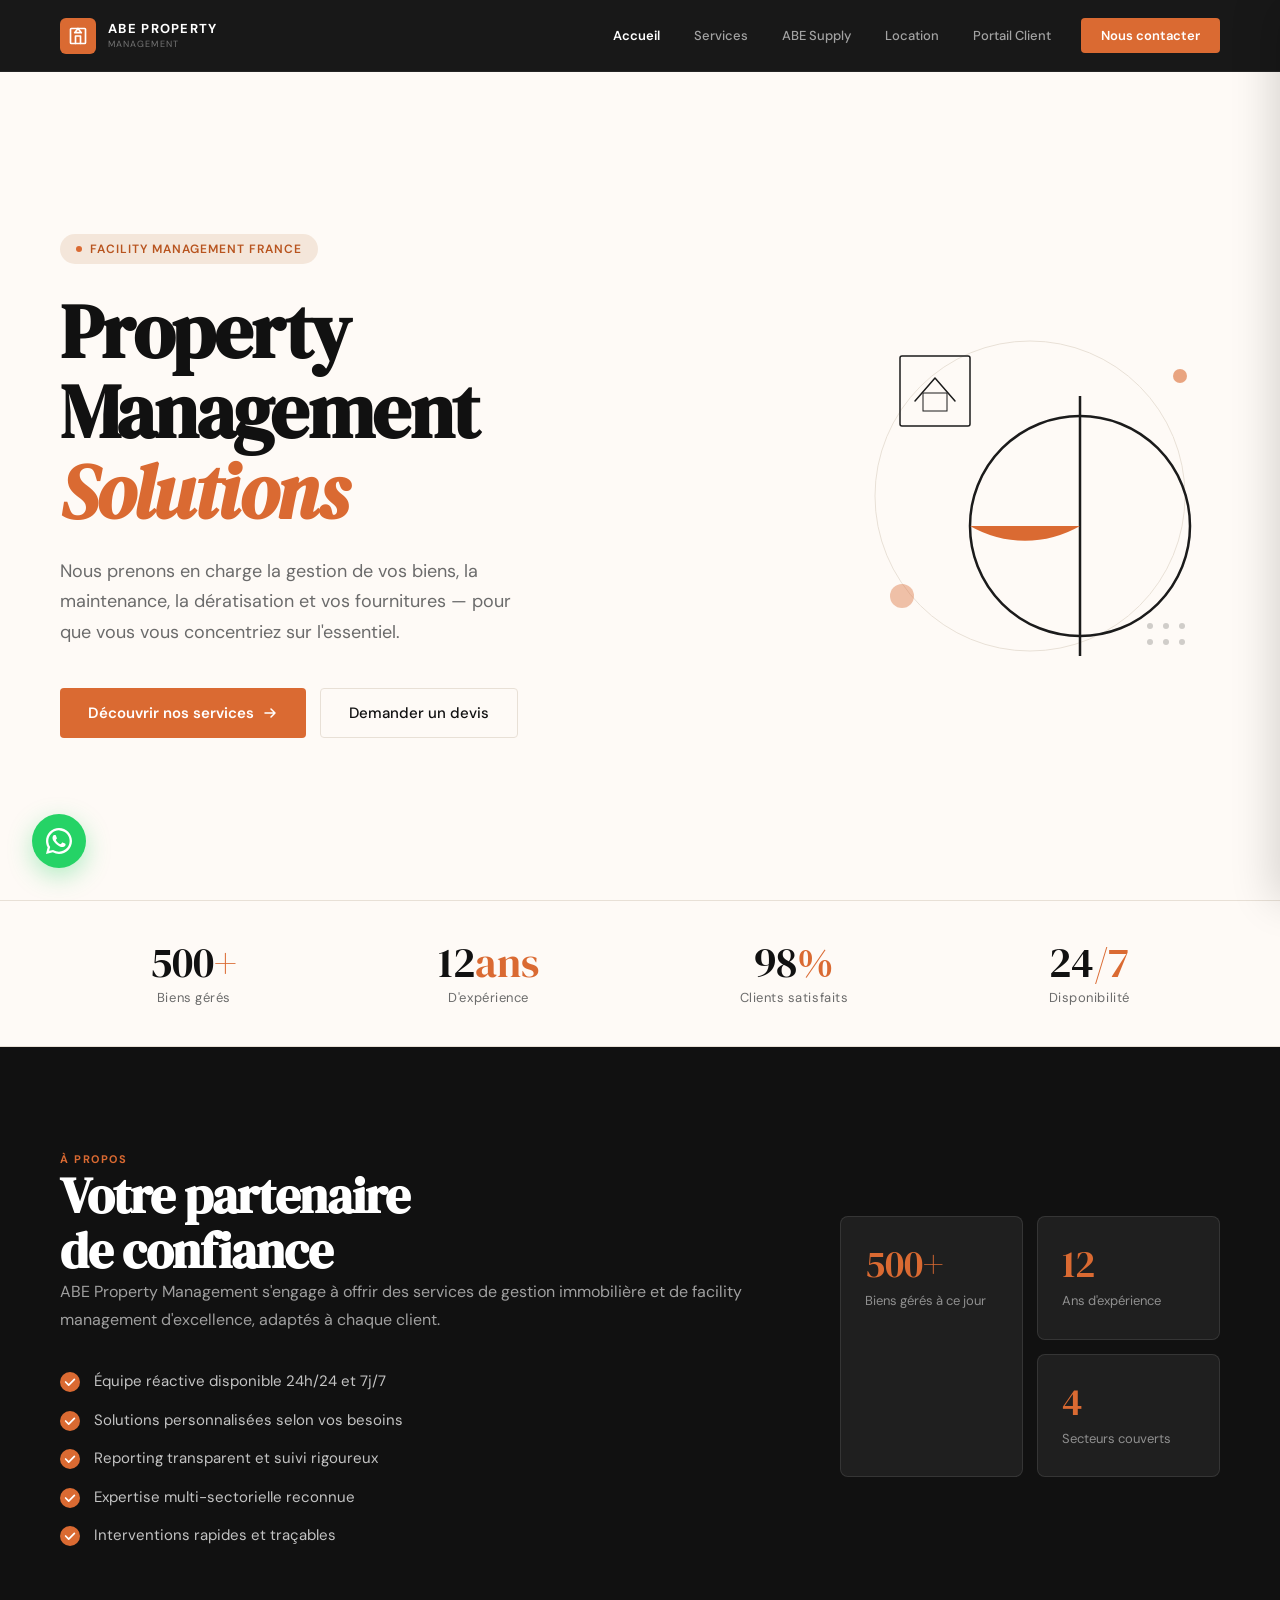
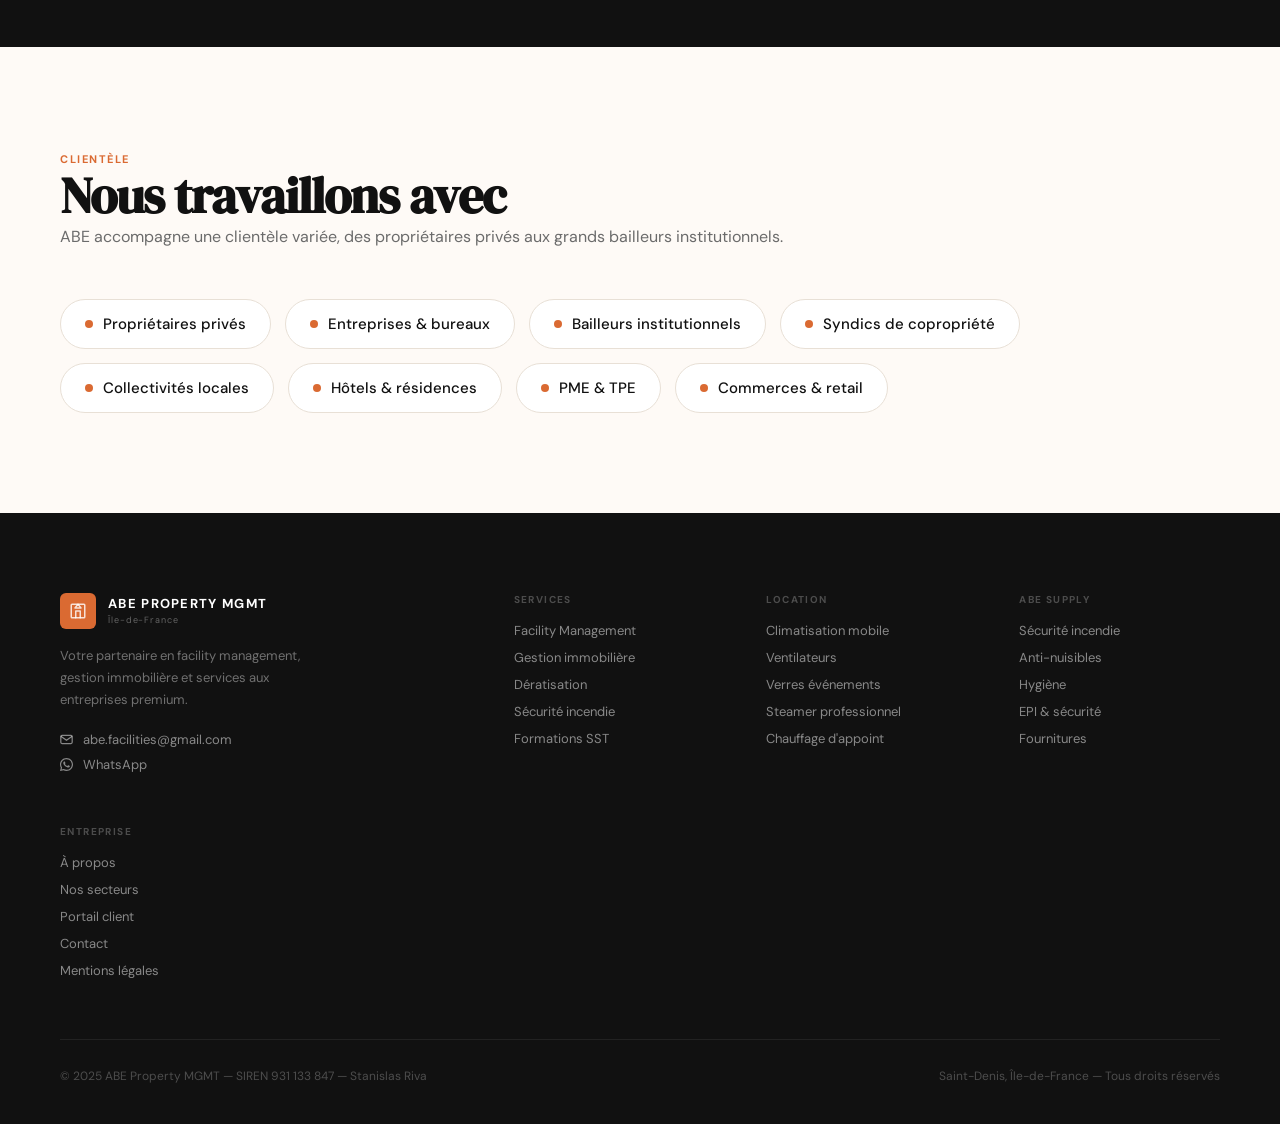
==== commit 2e8be254: "Deploy ABE - Location page + securite + accessibilite" ====
--- a/index.html
+++ b/index.html
@@ -1,147 +1,636 @@
 <!DOCTYPE html>
-<html lang="fr">
+<html lang="fr" dir="ltr">
 <head>
-  <meta charset="UTF-8"/>
-  <meta name="viewport" content="width=device-width, initial-scale=1.0"/>
-  <title>ABE Property Management — Facility Management & Gestion Immobilière</title>
-  <meta name="description" content="ABE Property Management, votre partenaire en facility management, gestion immobilière et services aux entreprises en Île-de-France."/>
-  <link href="https://fonts.googleapis.com/css2?family=DM+Sans:wght@400;500;700&family=DM+Serif+Display:ital@0;1&display=swap" rel="stylesheet"/>
-  <link rel="stylesheet" href="style.css"/>
-  <style>
-    /* HERO */
-    .hero {
-      min-height: calc(100vh - 72px);
-      display: flex;
-      align-items: center;
-      justify-content: space-between;
-      padding: 80px 60px;
-      gap: 60px;
-    }
+<meta charset="UTF-8"/>
+<meta name="viewport" content="width=device-width, initial-scale=1.0"/>
+<meta name="theme-color" content="#111111"/>
+<meta property="og:title" content="ABE Property Management — Facility Management Premium"/>
+<meta property="og:description" content="Facility management, gestion immobilière et services techniques pour le retail de luxe, l'hôtellerie et l'immobilier premium en Île-de-France."/>
+<meta property="og:type" content="website"/>
+<meta property="og:url" content="https://abepropertymgmt.com"/>
+<meta name="robots" content="index, follow"/>
+<link rel="canonical" href="https://abepropertymgmt.com"/>
+<title>ABE Property Management — Facility Management Premium</title>
+<meta name="description" content="ABE Property Management — Facility management, gestion immobilière et services techniques pour le retail de luxe, l'hôtellerie et l'immobilier premium en Île-de-France."/>
+<link href="https://fonts.googleapis.com/css2?family=DM+Sans:wght@300;400;500;600;700&family=DM+Serif+Display:ital@0;1&display=swap" rel="stylesheet"/>
+<style>
+*,*::before,*::after{box-sizing:border-box;margin:0;padding:0}
+:root{
+  --cream:#fefaf6;--dark:#111111;--orange:#da6a32;--orange-light:#f4e6da;
+  --orange-dark:#b8541f;--mid:#6b6b6b;--border:#e8e0d6;
+  --green:#16a34a;--green-light:#dcfce7;--red:#dc2626;--red-light:#fee2e2;
+  --blue:#1d4ed8;--blue-light:#dbeafe;
+}
+html{scroll-behavior:smooth}
+body{font-family:'DM Sans',sans-serif;background:var(--cream);color:var(--dark);overflow-x:hidden}
+
+/* HEADER */
+header{
+  position:fixed;top:0;left:0;right:0;z-index:1000;
+  display:flex;justify-content:space-between;align-items:center;
+  padding:0 60px;height:72px;
+  background:rgba(17,17,17,0.97);backdrop-filter:blur(16px);
+  border-bottom:1px solid rgba(255,255,255,0.06);transition:box-shadow 0.3s;
+}
+header.scrolled{box-shadow:0 4px 24px rgba(0,0,0,0.3)}
+.logo{display:flex;align-items:center;gap:12px;cursor:pointer;text-decoration:none}
+.logo-mark{width:36px;height:36px;background:var(--orange);border-radius:6px;display:flex;align-items:center;justify-content:center;flex-shrink:0}
+.logo-name{font-size:13px;font-weight:700;color:#fff;letter-spacing:0.1em;line-height:1}
+.logo-sub{font-size:9px;color:rgba(255,255,255,0.4);letter-spacing:0.12em;text-transform:uppercase;margin-top:3px}
+nav{display:flex;align-items:center;gap:2px}
+.nav-btn{background:none;border:none;color:rgba(255,255,255,0.6);font-size:13px;font-weight:500;font-family:'DM Sans',sans-serif;padding:8px 16px;border-radius:4px;cursor:pointer;transition:color 0.2s,background 0.2s;display:flex;align-items:center;gap:6px}
+.nav-btn:hover{color:#fff;background:rgba(255,255,255,0.06)}
+.nav-btn.active{color:#fff;font-weight:600}
+.nav-cta{background:var(--orange)!important;color:#fff!important;padding:9px 20px;border-radius:4px;font-weight:600!important;margin-left:12px;transition:background 0.2s,transform 0.15s!important;font-size:13px!important}
+.nav-cta:hover{background:var(--orange-dark)!important;transform:translateY(-1px)}
+.cart-badge{background:var(--orange);color:#fff;font-size:10px;font-weight:700;width:17px;height:17px;border-radius:50%;display:none;align-items:center;justify-content:center}
+.cart-badge.vis{display:flex}
+
+/* PAGES */
+.page{display:none;padding-top:72px}
+.page.active{display:block}
+
+/* BOUTONS */
+.btn-primary{display:inline-flex;align-items:center;gap:8px;background:var(--orange);color:#fff;padding:14px 28px;border-radius:4px;font-size:15px;font-weight:600;border:none;cursor:pointer;font-family:'DM Sans',sans-serif;transition:background 0.2s,transform 0.15s;text-decoration:none}
+.btn-primary:hover{background:var(--orange-dark);transform:translateY(-2px)}
+.btn-white{display:inline-flex;align-items:center;gap:8px;background:#fff;color:var(--dark);padding:14px 28px;border-radius:4px;font-size:15px;font-weight:600;border:none;cursor:pointer;font-family:'DM Sans',sans-serif;transition:background 0.2s,transform 0.15s}
+.btn-white:hover{background:rgba(255,255,255,0.9);transform:translateY(-2px)}
+.btn-wa{display:inline-flex;align-items:center;gap:10px;background:#25D366;color:#fff;padding:14px 24px;border-radius:4px;font-size:14px;font-weight:600;text-decoration:none;transition:background 0.2s,transform 0.15s}
+.btn-wa:hover{background:#1da855;transform:translateY(-2px)}
+.section-label{display:inline-block;font-size:11px;font-weight:700;letter-spacing:0.14em;text-transform:uppercase;color:var(--orange)}
+.section-title{font-family:'DM Serif Display',serif;font-size:clamp(32px,4vw,50px);line-height:1.1;letter-spacing:-0.02em;color:var(--dark)}
+.section-title em{font-style:italic;color:var(--orange)}
+.section-desc{font-size:16px;line-height:1.75;color:var(--mid)}
+
+/* HERO */
+.hero{position:relative;min-height:100vh;display:flex;align-items:center;overflow:hidden}
+.hero-bg{position:absolute;inset:0;z-index:0}
+.hero-bg img{width:100%;height:100%;object-fit:cover;object-position:center 30%}
+.hero-overlay{position:absolute;inset:0;background:linear-gradient(110deg,rgba(17,17,17,0.92) 0%,rgba(17,17,17,0.6) 55%,rgba(17,17,17,0.2) 100%)}
+.hero-content{position:relative;z-index:2;padding:0 60px;max-width:800px}
+.hero-eyebrow{display:inline-flex;align-items:center;gap:10px;background:rgba(218,106,50,0.15);border:1px solid rgba(218,106,50,0.3);color:rgba(255,255,255,0.9);font-size:11px;font-weight:700;letter-spacing:0.12em;text-transform:uppercase;padding:8px 18px;border-radius:100px;margin-bottom:40px}
+.hero-eyebrow-dot{width:5px;height:5px;background:var(--orange);border-radius:50%}
+.hero-h1{font-family:'DM Serif Display',serif;font-size:clamp(52px,7.5vw,96px);line-height:1.0;letter-spacing:-0.03em;color:#fff;margin-bottom:28px}
+.hero-h1 em{font-style:italic;color:var(--orange)}
+.hero-p{font-size:18px;line-height:1.75;color:rgba(255,255,255,0.65);max-width:480px;margin-bottom:48px;font-weight:300}
+.hero-btns{display:flex;gap:14px;flex-wrap:wrap}
+.hero-scroll{position:absolute;bottom:44px;left:60px;z-index:2;display:flex;flex-direction:column;align-items:center;gap:10px}
+.hero-scroll-line{width:1px;height:52px;background:linear-gradient(to bottom,rgba(218,106,50,0.8),transparent);animation:pulse 2s ease infinite}
+@keyframes pulse{0%,100%{opacity:0.4}50%{opacity:1}}
+.hero-scroll span{font-size:9px;letter-spacing:0.18em;text-transform:uppercase;color:rgba(255,255,255,0.3)}
+
+/* TRUST BAR */
+.trust-bar{background:rgba(17,17,17,0.98);display:flex;align-items:center;justify-content:center;padding:22px 60px;flex-wrap:wrap;border-bottom:1px solid rgba(255,255,255,0.06)}
+.trust-item{display:flex;align-items:center;gap:10px;color:rgba(255,255,255,0.6);font-size:13px;font-weight:500;padding:6px 36px;white-space:nowrap}
+.trust-item svg{color:var(--orange);flex-shrink:0}
+.trust-sep{width:1px;height:22px;background:rgba(255,255,255,0.1)}
+
+/* INTRO */
+.intro-section{padding:120px 60px;text-align:center;background:var(--cream)}
+.intro-inner{max-width:760px;margin:0 auto}
+.intro-title{font-family:'DM Serif Display',serif;font-size:clamp(38px,5vw,62px);line-height:1.08;letter-spacing:-0.02em;color:var(--dark);margin:16px 0 28px}
+.intro-title em{font-style:italic;color:var(--orange)}
+.intro-desc{font-size:18px;line-height:1.8;color:var(--mid);max-width:600px;margin:0 auto}
+
+/* DIVISIONS */
+.divisions{padding:0 60px 120px;background:var(--cream)}
+.div-grid{display:grid;grid-template-columns:repeat(3,1fr);border:1px solid var(--border);border-radius:16px;overflow:hidden;box-shadow:0 24px 60px rgba(0,0,0,0.06)}
+.div-card{padding:52px 44px;display:flex;flex-direction:column}
+.div-card:nth-child(1){background:var(--dark)}
+.div-card:nth-child(2){background:var(--orange)}
+.div-card:nth-child(3){background:#fff;border-left:1px solid var(--border)}
+.div-icon{width:48px;height:48px;border-radius:10px;display:flex;align-items:center;justify-content:center;margin-bottom:28px}
+.div-card:nth-child(1) .div-icon{background:rgba(255,255,255,0.07);color:#fff}
+.div-card:nth-child(2) .div-icon{background:rgba(255,255,255,0.15);color:#fff}
+.div-card:nth-child(3) .div-icon{background:var(--orange-light);color:var(--orange)}
+.div-tag{font-size:10px;font-weight:700;letter-spacing:0.14em;text-transform:uppercase;margin-bottom:14px}
+.div-card:nth-child(1) .div-tag{color:var(--orange)}
+.div-card:nth-child(2) .div-tag{color:rgba(255,255,255,0.6)}
+.div-card:nth-child(3) .div-tag{color:var(--orange)}
+.div-title{font-family:'DM Serif Display',serif;font-size:24px;line-height:1.2;margin-bottom:16px}
+.div-card:nth-child(1) .div-title,.div-card:nth-child(2) .div-title{color:#fff}
+.div-card:nth-child(3) .div-title{color:var(--dark)}
+.div-desc{font-size:14px;line-height:1.75;margin-bottom:28px}
+.div-card:nth-child(1) .div-desc{color:rgba(255,255,255,0.5)}
+.div-card:nth-child(2) .div-desc{color:rgba(255,255,255,0.8)}
+.div-card:nth-child(3) .div-desc{color:var(--mid)}
+.div-list{list-style:none;display:flex;flex-direction:column;gap:10px;flex:1;margin-bottom:36px}
+.div-list li{font-size:13px;padding-left:16px;position:relative;line-height:1.5}
+.div-list li::before{content:'—';position:absolute;left:0;font-weight:700}
+.div-card:nth-child(1) .div-list li{color:rgba(255,255,255,0.55)}
+.div-card:nth-child(1) .div-list li::before{color:var(--orange)}
+.div-card:nth-child(2) .div-list li{color:rgba(255,255,255,0.85)}
+.div-card:nth-child(2) .div-list li::before{color:rgba(255,255,255,0.4)}
+.div-card:nth-child(3) .div-list li{color:var(--mid)}
+.div-card:nth-child(3) .div-list li::before{color:var(--orange)}
+.div-btn{align-self:flex-start;padding:11px 22px;border-radius:5px;font-size:13px;font-weight:700;font-family:'DM Sans',sans-serif;cursor:pointer;border:none;transition:all 0.2s}
+.div-card:nth-child(1) .div-btn{background:#fff;color:var(--dark)}
+.div-card:nth-child(1) .div-btn:hover{background:var(--orange);color:#fff}
+.div-card:nth-child(2) .div-btn{background:rgba(255,255,255,0.15);color:#fff;border:1.5px solid rgba(255,255,255,0.25)}
+.div-card:nth-child(2) .div-btn:hover{background:#fff;color:var(--orange)}
+.div-card:nth-child(3) .div-btn{background:transparent;color:var(--mid);border:1.5px solid var(--border)}
+.div-card:nth-child(3) .div-btn:hover{border-color:var(--orange);color:var(--orange);background:var(--orange-light)}
+
+/* WHY */
+.why{background:var(--dark);padding:120px 60px}
+.why-inner{display:flex;gap:100px;align-items:flex-start;flex-wrap:wrap}
+.why-left{flex:0 0 300px}
+.why-right{flex:1;display:grid;grid-template-columns:1fr 1fr;gap:32px 48px}
+.why-item{display:flex;gap:16px;align-items:flex-start}
+.why-ico{width:40px;height:40px;border-radius:8px;flex-shrink:0;background:rgba(218,106,50,0.12);color:var(--orange);display:flex;align-items:center;justify-content:center}
+.why-item-title{font-size:15px;font-weight:700;color:#fff;margin-bottom:7px}
+.why-item-desc{font-size:13px;color:rgba(255,255,255,0.45);line-height:1.65}
+
+/* STATS */
+.stats{background:var(--cream);padding:80px 60px;border-top:1px solid var(--border);border-bottom:1px solid var(--border);display:flex;align-items:center;justify-content:center;flex-wrap:wrap}
+.stat-item{text-align:center;padding:0 70px}
+.stat-num{font-family:'DM Serif Display',serif;font-size:58px;color:var(--dark);line-height:1;margin-bottom:8px}
+.stat-num span{color:var(--orange)}
+.stat-lbl{font-size:12px;color:var(--mid);letter-spacing:0.08em;text-transform:uppercase;font-weight:600}
+.stat-sep{width:1px;height:64px;background:var(--border)}
+
+/* SECTEURS */
+.sectors{background:#fff;padding:120px 60px}
+.sectors-inner{display:flex;gap:100px;align-items:flex-start;flex-wrap:wrap}
+.sectors-left{flex:0 0 280px}
+.sectors-right{flex:1;display:grid;grid-template-columns:repeat(3,1fr);gap:14px}
+.sector-card{border:1px solid var(--border);border-radius:10px;padding:24px 20px;transition:border-color 0.2s,box-shadow 0.2s,transform 0.2s}
+.sector-card:hover{border-color:var(--orange);box-shadow:0 0 0 3px var(--orange-light);transform:translateY(-2px)}
+.sc-icon{font-size:28px;margin-bottom:12px}
+.sc-title{font-size:14px;font-weight:700;color:var(--dark);margin-bottom:6px}
+.sc-desc{font-size:12px;color:var(--mid);line-height:1.55}
+
+/* CTA */
+.cta-section{background:var(--orange);padding:120px 60px;text-align:center}
+.cta-inner{max-width:580px;margin:0 auto}
+.cta-title{font-family:'DM Serif Display',serif;font-size:clamp(36px,4.5vw,56px);color:#fff;line-height:1.1;letter-spacing:-0.02em;margin-bottom:20px}
+.cta-desc{font-size:17px;color:rgba(255,255,255,0.78);line-height:1.7;margin-bottom:40px}
+.cta-btns{display:flex;gap:14px;justify-content:center;flex-wrap:wrap}
+
+/* PAGE HERO DARK */
+.page-hero{background:var(--dark);padding:100px 60px 80px;position:relative;overflow:hidden}
+.page-hero::after{content:'';position:absolute;top:-50%;right:-10%;width:700px;height:700px;background:radial-gradient(circle,rgba(218,106,50,0.07) 0%,transparent 65%);pointer-events:none}
+.page-hero-inner{position:relative;z-index:1;max-width:680px}
+.page-hero-title{font-family:'DM Serif Display',serif;font-size:clamp(38px,5vw,64px);color:#fff;line-height:1.07;letter-spacing:-0.02em;margin:16px 0 20px}
+.page-hero-desc{font-size:17px;color:rgba(255,255,255,0.6);line-height:1.7;max-width:520px}
+
+/* SERVICES */
+.svc-section{padding:100px 60px;background:var(--cream)}
+.svc-header{display:flex;justify-content:space-between;align-items:flex-end;margin-bottom:64px;flex-wrap:wrap;gap:32px}
+.svc-grid{display:grid;grid-template-columns:repeat(3,1fr);gap:2px;background:var(--border);border:1px solid var(--border);border-radius:12px;overflow:hidden}
+.svc-card{background:var(--cream);transition:background 0.25s}
+.svc-card:hover{background:#fff}
+.svc-img{width:100%;height:180px;object-fit:cover;display:block}
+.svc-body{padding:32px 28px}
+.svc-icon{width:44px;height:44px;background:var(--orange-light);border-radius:8px;display:flex;align-items:center;justify-content:center;margin-bottom:18px}
+.svc-icon svg{width:22px;height:22px;color:var(--orange)}
+.svc-card h3{font-size:17px;font-weight:700;color:var(--dark);margin-bottom:10px}
+.svc-card p{font-size:13px;line-height:1.7;color:var(--mid)}
+.svc-tag{display:inline-block;margin-top:14px;font-size:11px;font-weight:700;letter-spacing:0.08em;text-transform:uppercase;color:var(--orange)}
+
+/* PROCESS */
+.process-section{padding:100px 60px;background:#fff}
+.process-grid{display:grid;grid-template-columns:repeat(4,1fr);gap:2px;background:var(--border);border-radius:10px;border:1px solid var(--border);overflow:hidden;margin-top:52px}
+.process-step{background:var(--cream);padding:40px 32px;transition:background 0.2s}
+.process-step:hover{background:#fff}
+.process-num{font-family:'DM Serif Display',serif;font-size:52px;color:var(--orange);opacity:0.25;line-height:1;margin-bottom:20px}
+.process-step h3{font-size:16px;font-weight:700;color:var(--dark);margin-bottom:10px}
+.process-step p{font-size:13px;line-height:1.7;color:var(--mid)}
+
+/* SUPPLY */
+.supply-hero-badges{display:flex;gap:24px;margin-top:24px;flex-wrap:wrap}
+.supply-badge{display:flex;align-items:center;gap:8px;color:rgba(255,255,255,0.65);font-size:13px}
+.supply-badge svg{color:var(--orange)}
+.supply-body{padding:52px 60px 80px;display:flex;gap:40px;align-items:flex-start}
+.supply-sidebar{flex:0 0 210px;position:sticky;top:96px}
+.supply-sidebar h3{font-size:11px;font-weight:700;letter-spacing:0.12em;text-transform:uppercase;color:var(--mid);margin-bottom:16px}
+.filter-list{display:flex;flex-direction:column;gap:6px}
+.filter-btn{display:flex;align-items:center;gap:10px;background:transparent;border:1.5px solid var(--border);border-radius:6px;padding:10px 14px;font-size:13px;font-weight:500;font-family:'DM Sans',sans-serif;color:var(--mid);cursor:pointer;transition:all 0.2s;text-align:left}
+.filter-btn:hover{border-color:var(--orange);color:var(--orange);background:var(--orange-light)}
+.filter-btn.active{background:var(--orange);border-color:var(--orange);color:#fff}
+.supply-area{flex:1}
+.supply-toolbar{display:flex;justify-content:space-between;align-items:center;margin-bottom:24px}
+.supply-count{font-size:14px;color:var(--mid)}
+
+/* PRODUITS */
+.product-grid{display:grid;grid-template-columns:repeat(auto-fill,minmax(220px,1fr));gap:18px}
+.prod-card{background:#fff;border:1px solid var(--border);border-radius:10px;overflow:hidden;display:flex;flex-direction:column;transition:transform 0.2s,box-shadow 0.2s}
+.prod-card:hover{transform:translateY(-3px);box-shadow:0 12px 32px rgba(0,0,0,0.08)}
+.prod-card.hidden{display:none}
+.prod-img{height:120px;display:flex;align-items:center;justify-content:center;font-size:48px}
+.prod-body{padding:18px;display:flex;flex-direction:column;flex:1}
+.prod-cat{font-size:11px;font-weight:700;letter-spacing:0.08em;text-transform:uppercase;color:var(--orange);margin-bottom:6px}
+.prod-body h4{font-size:15px;font-weight:700;color:var(--dark);margin-bottom:8px}
+.prod-body p{font-size:13px;line-height:1.6;color:var(--mid);flex:1}
+.prod-footer{display:flex;align-items:center;justify-content:space-between;margin-top:16px;padding-top:12px;border-top:1px solid var(--border)}
+.prod-price{font-size:20px;font-weight:700;color:var(--dark)}
+.prod-ht{font-size:11px;font-weight:400;color:var(--mid)}
+.prod-btn{background:var(--dark);color:#fff;border:none;padding:8px 14px;border-radius:4px;font-size:12px;font-weight:600;font-family:'DM Sans',sans-serif;cursor:pointer;transition:background 0.2s}
+.prod-btn:hover{background:var(--orange)}
+.prod-btn.added{background:#22c55e}
+
+/* RENTAL */
+.rental-teaser{background:var(--dark);padding:100px 60px}
+.rental-inner{display:flex;gap:80px;align-items:center;flex-wrap:wrap}
+.rental-text{flex:1;min-width:280px}
+.rental-grid{flex:0 0 380px;display:grid;grid-template-columns:1fr 1fr;gap:10px}
+.rental-item{display:flex;align-items:center;gap:12px;background:rgba(255,255,255,0.04);border:1px solid rgba(255,255,255,0.07);border-radius:8px;padding:16px 18px;font-size:13px;color:rgba(255,255,255,0.65);font-weight:500;transition:background 0.2s,border-color 0.2s}
+.rental-item:hover{background:rgba(218,106,50,0.1);border-color:rgba(218,106,50,0.25)}
+
+/* CART */
+.cart-overlay{position:fixed;inset:0;background:rgba(0,0,0,0.5);z-index:2000;opacity:0;pointer-events:none;transition:opacity 0.3s}
+.cart-overlay.open{opacity:1;pointer-events:all}
+.cart-panel{position:fixed;top:0;right:0;bottom:0;width:420px;max-width:95vw;background:#fff;z-index:2001;transform:translateX(100%);transition:transform 0.35s cubic-bezier(0.4,0,0.2,1);display:flex;flex-direction:column;box-shadow:-8px 0 40px rgba(0,0,0,0.15)}
+.cart-panel.open{transform:translateX(0)}
+.cart-header{display:flex;justify-content:space-between;align-items:center;padding:24px 28px;border-bottom:1px solid var(--border)}
+.cart-header h3{font-size:18px;font-weight:700;color:var(--dark)}
+.cart-close{background:none;border:none;cursor:pointer;color:var(--mid);padding:4px;border-radius:4px}
+.cart-items{flex:1;overflow-y:auto;padding:20px 28px}
+.cart-empty{text-align:center;padding:60px 20px;color:var(--mid)}
+.cart-empty-icon{font-size:48px;margin-bottom:16px}
+.cart-item{display:flex;align-items:center;gap:14px;padding:14px 0;border-bottom:1px solid var(--border)}
+.ci-emoji{font-size:32px;flex-shrink:0}
+.ci-info{flex:1}
+.ci-name{font-size:14px;font-weight:600;color:var(--dark);margin-bottom:4px}
+.ci-price{font-size:13px;color:var(--mid)}
+.ci-qty{display:flex;align-items:center;gap:8px}
+.qty-btn{width:28px;height:28px;border:1.5px solid var(--border);border-radius:4px;background:none;cursor:pointer;font-size:16px;font-weight:600;color:var(--dark);display:flex;align-items:center;justify-content:center;transition:border-color 0.2s}
+.qty-btn:hover{border-color:var(--orange);color:var(--orange)}
+.qty-num{font-size:14px;font-weight:700;min-width:20px;text-align:center}
+.cart-footer{padding:20px 28px 28px;border-top:1px solid var(--border)}
+.cart-total-row{display:flex;justify-content:space-between;align-items:center;margin-bottom:16px}
+.cart-total-lbl{font-size:14px;color:var(--mid)}
+.cart-total-amt{font-size:24px;font-weight:700;color:var(--dark)}
+.cart-checkout{width:100%;background:var(--orange);color:#fff;border:none;padding:16px;border-radius:6px;font-size:15px;font-weight:600;font-family:'DM Sans',sans-serif;cursor:pointer;transition:background 0.2s}
+.cart-checkout:hover{background:var(--orange-dark)}
+.cart-note{font-size:12px;color:var(--mid);text-align:center;margin-top:10px}
+.cart-float{position:fixed;bottom:32px;right:32px;z-index:500;background:var(--dark);color:#fff;border:none;border-radius:50px;padding:14px 22px;font-size:14px;font-weight:600;font-family:'DM Sans',sans-serif;cursor:pointer;display:none;align-items:center;gap:10px;box-shadow:0 8px 24px rgba(0,0,0,0.2);transition:transform 0.2s,background 0.2s}
+.cart-float:hover{background:var(--orange);transform:translateY(-2px)}
+.cart-float.vis{display:flex}
+.cart-float-badge{background:var(--orange);color:#fff;font-size:11px;font-weight:700;width:20px;height:20px;border-radius:50%;display:flex;align-items:center;justify-content:center}
+
+/* CONTACT */
+.contact-section{padding:80px 60px;background:var(--cream)}
+.contact-inner{display:flex;gap:80px;align-items:flex-start;flex-wrap:wrap}
+.contact-left{flex:1;min-width:280px}
+.contact-links{display:flex;flex-direction:column;gap:16px;margin-top:32px}
+.contact-link{display:flex;align-items:center;gap:14px;font-size:15px;font-weight:500;color:var(--dark);text-decoration:none;padding:16px 20px;background:#fff;border:1px solid var(--border);border-radius:8px;transition:border-color 0.2s,box-shadow 0.2s}
+.contact-link:hover{border-color:var(--orange);box-shadow:0 0 0 3px var(--orange-light)}
+.contact-link-icon{width:38px;height:38px;border-radius:8px;display:flex;align-items:center;justify-content:center;flex-shrink:0}
+.contact-form-wrap{flex:0 0 460px;background:#fff;border-radius:12px;padding:44px;border:1px solid var(--border);box-shadow:0 24px 60px rgba(0,0,0,0.06)}
+.contact-form-wrap h3{font-size:20px;font-weight:700;color:var(--dark);margin-bottom:6px}
+.contact-form-wrap > p{font-size:14px;color:var(--mid);margin-bottom:28px}
+.form-row{display:flex;gap:12px}
+.form-group{display:flex;flex-direction:column;gap:6px;flex:1;margin-bottom:14px}
+.form-group label{font-size:11px;font-weight:700;letter-spacing:0.07em;text-transform:uppercase;color:var(--mid)}
+.form-group input,.form-group select,.form-group textarea{background:var(--cream);border:1.5px solid var(--border);border-radius:6px;padding:11px 14px;font-size:14px;font-family:'DM Sans',sans-serif;color:var(--dark);outline:none;transition:border-color 0.2s}
+.form-group input:focus,.form-group select:focus,.form-group textarea:focus{border-color:var(--orange)}
+.form-group textarea{resize:vertical;min-height:100px}
+.form-submit{width:100%;background:var(--orange);color:#fff;border:none;padding:15px;border-radius:6px;font-size:15px;font-weight:600;font-family:'DM Sans',sans-serif;cursor:pointer;transition:background 0.2s;margin-top:4px}
+.form-submit:hover{background:var(--orange-dark)}
+.form-success{display:none;margin-top:12px;padding:12px;background:#eaf3de;color:#3B6D11;border-radius:6px;font-size:13px;text-align:center}
+.mentions-section{padding:60px;background:var(--cream);border-top:1px solid var(--border)}
+
+/* PORTAIL */
+#portail-login-page{min-height:calc(100vh - 72px);display:flex;align-items:center;justify-content:center;background:var(--dark);padding:40px 24px}
+.login-box{background:#fff;border-radius:14px;padding:52px 48px;width:100%;max-width:420px;box-shadow:0 32px 80px rgba(0,0,0,0.4)}
+.login-logo{text-align:center;margin-bottom:36px}
+.login-logo-icon{width:56px;height:56px;background:var(--orange);border-radius:12px;display:flex;align-items:center;justify-content:center;margin:0 auto 16px}
+.login-logo h1{font-family:'DM Serif Display',serif;font-size:22px;color:var(--dark);margin-bottom:4px}
+.login-logo p{font-size:13px;color:var(--mid)}
+.lbl{display:block;font-size:11px;font-weight:700;letter-spacing:0.07em;text-transform:uppercase;color:var(--mid);margin-bottom:6px}
+.linput{width:100%;background:var(--cream);border:1.5px solid var(--border);border-radius:6px;padding:12px 14px;font-size:14px;font-family:'DM Sans',sans-serif;color:var(--dark);outline:none;transition:border-color 0.2s;margin-bottom:16px}
+.linput:focus{border-color:var(--orange)}
+.lbtn{width:100%;background:var(--orange);color:#fff;border:none;padding:14px;border-radius:6px;font-size:15px;font-weight:600;font-family:'DM Sans',sans-serif;cursor:pointer;transition:background 0.2s}
+.lbtn:hover{background:var(--orange-dark)}
+.lerr{background:var(--red-light);color:var(--red);font-size:13px;padding:10px 14px;border-radius:6px;margin-top:12px;display:none;text-align:center}
+#app-page{display:none}
+.layout{display:flex;min-height:calc(100vh - 72px)}
+.sidebar{width:240px;background:var(--dark);color:#fff;display:flex;flex-direction:column;position:fixed;top:72px;left:0;bottom:0;z-index:100;border-right:1px solid rgba(255,255,255,0.05)}
+.sl{padding:24px 20px 18px;border-bottom:1px solid rgba(255,255,255,0.07)}
+.sl-top{display:flex;align-items:center;gap:10px;margin-bottom:4px}
+.sl-icon{width:30px;height:30px;background:var(--orange);border-radius:6px;display:flex;align-items:center;justify-content:center;flex-shrink:0}
+.sl-name{font-size:12px;font-weight:700;color:#fff;letter-spacing:0.07em}
+.sl-client{font-size:11px;color:rgba(255,255,255,0.4);padding-left:40px;margin-top:2px}
+.snav{flex:1;padding:14px 10px;display:flex;flex-direction:column;gap:2px}
+.stitle{font-size:10px;font-weight:700;letter-spacing:0.12em;text-transform:uppercase;color:rgba(255,255,255,0.22);padding:12px 10px 6px}
+.sbtn{display:flex;align-items:center;gap:10px;padding:9px 12px;border-radius:6px;font-size:13px;font-weight:500;color:rgba(255,255,255,0.55);cursor:pointer;border:none;background:none;font-family:'DM Sans',sans-serif;transition:all 0.15s;text-align:left;width:100%}
+.sbtn:hover{background:rgba(255,255,255,0.05);color:#fff}
+.sbtn.active{background:var(--orange);color:#fff}
+.sfooter{padding:14px 10px;border-top:1px solid rgba(255,255,255,0.07)}
+.cart-side{background:rgba(255,255,255,0.05);border-radius:8px;padding:12px;margin-bottom:8px;display:none}
+.cart-side.vis{display:block}
+.cs-title{font-size:10px;font-weight:700;text-transform:uppercase;letter-spacing:0.08em;color:rgba(255,255,255,0.35);margin-bottom:6px}
+.cs-total{font-size:20px;font-weight:700;color:#fff}
+.cs-count{font-size:11px;color:rgba(255,255,255,0.4);margin-top:2px}
+.cs-btn{width:100%;background:var(--orange);color:#fff;border:none;padding:10px;border-radius:6px;font-size:12px;font-weight:600;font-family:'DM Sans',sans-serif;cursor:pointer;transition:background 0.2s;margin-bottom:8px}
+.cs-btn:hover{background:var(--orange-dark)}
+.logout-btn{display:flex;align-items:center;gap:8px;padding:9px 12px;border-radius:6px;font-size:12px;color:rgba(255,255,255,0.35);cursor:pointer;border:none;background:none;font-family:'DM Sans',sans-serif;transition:all 0.15s;width:100%}
+.logout-btn:hover{color:rgba(255,255,255,0.7);background:rgba(255,255,255,0.04)}
+.main{margin-left:240px;flex:1;padding:40px 48px;min-height:calc(100vh - 72px)}
+.panel{display:none}
+.panel.active{display:block}
+.ph{margin-bottom:32px}
+.ph h2{font-family:'DM Serif Display',serif;font-size:28px;color:var(--dark);margin-bottom:6px}
+.ph p{font-size:15px;color:var(--mid)}
+.pfilters{display:flex;gap:8px;flex-wrap:wrap;margin-bottom:28px}
+.pfb{background:#fff;border:1.5px solid var(--border);border-radius:100px;padding:8px 18px;font-size:13px;font-weight:600;font-family:'DM Sans',sans-serif;color:var(--mid);cursor:pointer;transition:all 0.2s}
+.pfb:hover{border-color:var(--orange);color:var(--orange)}
+.pfb.active{background:var(--orange);border-color:var(--orange);color:#fff}
+.pgrid{display:grid;grid-template-columns:repeat(auto-fill,minmax(210px,1fr));gap:18px}
+.pc{background:#fff;border:1px solid var(--border);border-radius:10px;overflow:hidden;display:flex;flex-direction:column;transition:transform 0.2s,box-shadow 0.2s}
+.pc:hover{transform:translateY(-2px);box-shadow:0 8px 24px rgba(0,0,0,0.08)}
+.pc.hidden{display:none}
+.pi{height:110px;display:flex;align-items:center;justify-content:center;font-size:44px}
+.pb{padding:16px;display:flex;flex-direction:column;flex:1}
+.pcat{font-size:10px;font-weight:700;letter-spacing:0.08em;text-transform:uppercase;color:var(--orange);margin-bottom:6px}
+.pb h4{font-size:14px;font-weight:700;color:var(--dark);margin-bottom:6px}
+.pb p{font-size:12px;line-height:1.55;color:var(--mid);flex:1}
+.pfoot{display:flex;align-items:center;justify-content:space-between;margin-top:14px;padding-top:12px;border-top:1px solid var(--border)}
+.ppr{font-size:18px;font-weight:700;color:var(--dark)}
+.pht{font-size:11px;font-weight:400;color:var(--mid)}
+.qc{display:flex;align-items:center;gap:6px}
+.qb{width:26px;height:26px;border:1.5px solid var(--border);border-radius:4px;background:none;cursor:pointer;font-size:14px;font-weight:600;color:var(--dark);display:flex;align-items:center;justify-content:center;transition:all 0.15s}
+.qb:hover{border-color:var(--orange);color:var(--orange)}
+.qn{font-size:14px;font-weight:700;min-width:20px;text-align:center}
+.ab{background:var(--dark);color:#fff;border:none;padding:7px 12px;border-radius:5px;font-size:11px;font-weight:600;font-family:'DM Sans',sans-serif;cursor:pointer;transition:background 0.2s;white-space:nowrap}
+.ab:hover{background:var(--orange)}
+.ab.added{background:#22c55e}
+.ctable{background:#fff;border:1px solid var(--border);border-radius:10px;overflow:hidden}
+.cth{display:grid;grid-template-columns:1fr 120px 90px 80px;padding:12px 20px;background:var(--cream);border-bottom:1px solid var(--border);font-size:11px;font-weight:700;letter-spacing:0.08em;text-transform:uppercase;color:var(--mid);gap:12px}
+.crow{display:grid;grid-template-columns:1fr 120px 90px 80px;padding:16px 20px;border-bottom:1px solid var(--border);align-items:center;gap:12px}
+.crow:last-child{border-bottom:none}
+.cprod{display:flex;align-items:center;gap:12px}
+.cpn{font-size:14px;font-weight:600;color:var(--dark)}
+.cpc{font-size:12px;color:var(--mid)}
+.cqc{display:flex;align-items:center;gap:8px}
+.clt{font-size:15px;font-weight:700;color:var(--dark)}
+.rmb{background:none;border:none;cursor:pointer;color:var(--mid);transition:color 0.15s;padding:4px}
+.rmb:hover{color:var(--red)}
+.cfbar{background:#fff;border:1px solid var(--border);border-radius:10px;padding:20px 24px;margin-top:16px;display:flex;justify-content:space-between;align-items:center}
+.ctlbl{font-size:13px;color:var(--mid);margin-bottom:4px}
+.ctamt{font-size:28px;font-weight:700;color:var(--dark)}
+.cttva{font-size:12px;color:var(--mid);margin-top:2px}
+.vbtn{background:var(--orange);color:#fff;border:none;padding:14px 32px;border-radius:6px;font-size:15px;font-weight:600;font-family:'DM Sans',sans-serif;cursor:pointer;transition:background 0.2s;display:flex;align-items:center;gap:8px}
+.vbtn:hover{background:var(--orange-dark)}
+.olist{display:flex;flex-direction:column;gap:12px}
+.ocard{background:#fff;border:1px solid var(--border);border-radius:10px;padding:20px 24px}
+.ocardh{display:flex;justify-content:space-between;align-items:center;margin-bottom:12px}
+.onum{font-size:14px;font-weight:700;color:var(--dark)}
+.odate{font-size:13px;color:var(--mid)}
+.ostatus{display:inline-flex;align-items:center;gap:6px;padding:4px 12px;border-radius:100px;font-size:12px;font-weight:600}
+.sp{background:#fef9c3;color:#854d0e}.si{background:var(--blue-light);color:var(--blue)}.sa{background:var(--green-light);color:var(--green)}
+.oisum{font-size:13px;color:var(--mid);line-height:1.7}
+.otl{display:flex;justify-content:space-between;align-items:center;margin-top:12px;padding-top:12px;border-top:1px solid var(--border)}
+.otll{font-size:13px;color:var(--mid)}
+.otlv{font-size:16px;font-weight:700;color:var(--dark)}
+.ptag{display:inline-flex;align-items:center;gap:5px;padding:3px 9px;border-radius:4px;font-size:11px;font-weight:600}
+.tv{background:var(--blue-light);color:var(--blue)}.ti{background:var(--orange-light);color:var(--orange-dark)}
+.abadge{display:inline-flex;align-items:center;gap:6px;background:var(--orange-light);color:var(--orange-dark);font-size:11px;font-weight:700;letter-spacing:0.06em;text-transform:uppercase;padding:4px 10px;border-radius:4px;margin-bottom:20px}
+.aorders{display:flex;flex-direction:column;gap:14px}
+.aocard{background:#fff;border:1px solid var(--border);border-radius:10px;overflow:hidden}
+.aoh{display:flex;justify-content:space-between;align-items:center;padding:16px 20px;border-bottom:1px solid var(--border);background:var(--cream)}
+.aonum{font-size:14px;font-weight:700;color:var(--dark)}
+.aocl{font-size:13px;color:var(--mid);margin-top:2px}
+.aobody{padding:16px 20px}
+.ait{width:100%;border-collapse:collapse}
+.ait th{font-size:11px;font-weight:700;letter-spacing:0.08em;text-transform:uppercase;color:var(--mid);text-align:left;padding:0 0 8px}
+.ait td{font-size:13px;color:var(--dark);padding:6px 0;border-top:1px solid var(--border)}
+.aotr{display:flex;justify-content:space-between;align-items:center;padding:12px 20px;background:var(--cream);border-top:1px solid var(--border)}
+.aotl{font-size:13px;color:var(--mid)}
+.aotv{font-size:18px;font-weight:700;color:var(--dark)}
+.aoact{display:flex;gap:8px;padding:12px 20px;border-top:1px solid var(--border);flex-wrap:wrap}
+.admbtn{padding:8px 16px;border-radius:5px;font-size:12px;font-weight:600;font-family:'DM Sans',sans-serif;cursor:pointer;border:1.5px solid;transition:all 0.15s;text-decoration:none;display:inline-flex;align-items:center;gap:6px}
+.bi{background:var(--blue-light);border-color:var(--blue);color:var(--blue)}.bi:hover{background:var(--blue);color:#fff}
+.bp{background:var(--green-light);border-color:var(--green);color:var(--green)}.bp:hover{background:var(--green);color:#fff}
+.bd{background:var(--red-light);border-color:var(--red);color:var(--red)}.bd:hover{background:var(--red);color:#fff}
+.moverlay{position:fixed;inset:0;background:rgba(0,0,0,0.55);z-index:1000;display:flex;align-items:center;justify-content:center;padding:24px;opacity:0;pointer-events:none;transition:opacity 0.25s}
+.moverlay.open{opacity:1;pointer-events:all}
+.modal{background:#fff;border-radius:14px;padding:40px;width:100%;max-width:500px;transform:translateY(16px);transition:transform 0.25s;box-shadow:0 32px 80px rgba(0,0,0,0.3)}
+.moverlay.open .modal{transform:translateY(0)}
+.modal h3{font-family:'DM Serif Display',serif;font-size:22px;color:var(--dark);margin-bottom:8px}
+.modal > p{font-size:14px;color:var(--mid);margin-bottom:24px;line-height:1.6}
+.mlbl{display:block;font-size:11px;font-weight:700;letter-spacing:0.07em;text-transform:uppercase;color:var(--mid);margin-bottom:6px}
+.msel,.mta{width:100%;background:var(--cream);border:1.5px solid var(--border);border-radius:6px;padding:11px 14px;font-size:14px;font-family:'DM Sans',sans-serif;color:var(--dark);outline:none;margin-bottom:16px;transition:border-color 0.2s}
+.msel:focus,.mta:focus{border-color:var(--orange)}
+.mta{resize:vertical;min-height:80px}
+.mact{display:flex;gap:10px;justify-content:flex-end}
+.mcancel{background:none;border:1.5px solid var(--border);color:var(--mid);padding:11px 20px;border-radius:6px;font-size:14px;font-weight:600;font-family:'DM Sans',sans-serif;cursor:pointer;transition:all 0.15s}
+.mcancel:hover{border-color:var(--dark);color:var(--dark)}
+.mconfirm{background:var(--orange);border:none;color:#fff;padding:11px 24px;border-radius:6px;font-size:14px;font-weight:600;font-family:'DM Sans',sans-serif;cursor:pointer;transition:background 0.15s}
+.mconfirm:hover{background:var(--orange-dark)}
+.succ{text-align:center;padding:60px 40px;display:none}
+.succ.show{display:block}
+.sicon{width:72px;height:72px;background:var(--green-light);border-radius:50%;display:flex;align-items:center;justify-content:center;margin:0 auto 24px}
+.succ h3{font-family:'DM Serif Display',serif;font-size:24px;color:var(--dark);margin-bottom:12px}
+.succ p{font-size:15px;color:var(--mid);max-width:340px;margin:0 auto 28px;line-height:1.6}
+.empty{text-align:center;padding:60px 24px;color:var(--mid)}
+.empty-icon{font-size:48px;margin-bottom:16px}
+.prod-modal-grid{display:grid;grid-template-columns:1fr 1fr;gap:12px}
+.prod-table{width:100%;border-collapse:collapse;background:#fff;border:1px solid var(--border);border-radius:10px;overflow:hidden}
+.prod-table th{font-size:11px;font-weight:700;letter-spacing:0.08em;text-transform:uppercase;color:var(--mid);text-align:left;padding:12px 16px;background:var(--cream);border-bottom:1px solid var(--border)}
+.prod-table td{padding:14px 16px;border-bottom:1px solid var(--border);font-size:14px;color:var(--dark);vertical-align:middle}
+.prod-table tr:last-child td{border-bottom:none}
+.prod-table tr:hover td{background:#fafafa}
+.prod-actions{display:flex;gap:6px}
+.edit-btn{background:var(--blue-light);border:1.5px solid var(--blue);color:var(--blue);padding:6px 12px;border-radius:5px;font-size:12px;font-weight:600;font-family:'DM Sans',sans-serif;cursor:pointer;transition:all 0.15s}
+.edit-btn:hover{background:var(--blue);color:#fff}
+.del-btn{background:var(--red-light);border:1.5px solid var(--red);color:var(--red);padding:6px 12px;border-radius:5px;font-size:12px;font-weight:600;font-family:'DM Sans',sans-serif;cursor:pointer;transition:all 0.15s}
+.del-btn:hover{background:var(--red);color:#fff}
+.prod-preview-img{width:40px;height:40px;border-radius:6px;object-fit:cover}
+
+/* TOAST */
+.toast{position:fixed;bottom:28px;left:50%;transform:translateX(-50%) translateY(20px);background:var(--dark);color:#fff;padding:12px 22px;border-radius:8px;font-size:14px;font-weight:500;z-index:3000;opacity:0;transition:all 0.3s;pointer-events:none;white-space:nowrap}
+.toast.show{opacity:1;transform:translateX(-50%) translateY(0)}
+.toast-pub{position:fixed;bottom:100px;right:32px;left:auto;transform:translateY(20px)}
+.toast-pub.show{transform:translateY(0)}
+.wa-float{position:fixed;bottom:32px;left:32px;z-index:500;background:#25D366;color:#fff;border:none;border-radius:50%;width:54px;height:54px;cursor:pointer;display:flex;align-items:center;justify-content:center;box-shadow:0 8px 24px rgba(37,211,102,0.35);transition:transform 0.2s;text-decoration:none}
+.wa-float:hover{transform:scale(1.1)}
+
+/* FOOTER */
+footer{background:var(--dark);color:rgba(255,255,255,0.45);padding:80px 60px 40px}
+.footer-grid{display:grid;grid-template-columns:2fr 1fr 1fr 1fr;gap:52px;margin-bottom:60px}
+.footer-brand{display:flex;align-items:center;gap:12px;margin-bottom:16px}
+.footer-brand-icon{width:36px;height:36px;background:var(--orange);border-radius:6px;display:flex;align-items:center;justify-content:center}
+.footer-brand-name{font-size:13px;font-weight:700;color:#fff;letter-spacing:0.1em}
+.footer-brand-sub{font-size:9px;color:rgba(255,255,255,0.35);letter-spacing:0.1em;margin-top:2px}
+.footer-desc{font-size:13px;line-height:1.7;color:rgba(255,255,255,0.4);max-width:260px;margin-bottom:20px}
+.footer-contact-links{display:flex;flex-direction:column;gap:8px}
+.footer-contact-links a{display:flex;align-items:center;gap:10px;font-size:13px;color:rgba(255,255,255,0.5);text-decoration:none;transition:color 0.2s}
+.footer-contact-links a:hover{color:rgba(255,255,255,0.8)}
+.footer-col-title{font-size:10px;font-weight:700;letter-spacing:0.14em;text-transform:uppercase;color:rgba(255,255,255,0.25);margin-bottom:16px}
+.footer-links{display:flex;flex-direction:column;gap:10px}
+.footer-links a{font-size:13px;color:rgba(255,255,255,0.5);text-decoration:none;cursor:pointer;transition:color 0.2s}
+.footer-links a:hover{color:#fff}
+.footer-bottom{border-top:1px solid rgba(255,255,255,0.07);padding-top:28px;display:flex;justify-content:space-between;align-items:center;flex-wrap:wrap;gap:12px}
+.footer-bottom p{font-size:12px;color:rgba(255,255,255,0.25)}
+
+
+/* ACCESSIBILITÉ */
+.skip-link{position:absolute;top:-100%;left:0;background:var(--orange);color:#fff;padding:12px 20px;font-size:14px;font-weight:700;text-decoration:none;z-index:9999;border-radius:0 0 6px 0}
+.skip-link:focus{top:0}
+*:focus-visible{outline:2px solid var(--orange);outline-offset:3px;border-radius:2px}
+button:focus-visible,a:focus-visible,input:focus-visible,select:focus-visible,textarea:focus-visible{outline:2px solid var(--orange);outline-offset:3px}
+@media(prefers-reduced-motion:reduce){*,*::before,*::after{animation-duration:0.01ms!important;animation-iteration-count:1!important;transition-duration:0.01ms!important}}
+
+
+    /* ── HERO ORIGINAL ── */
+    .hero { min-height: calc(100vh - 72px); display: flex; align-items: center; justify-content: space-between; padding: 80px 60px; gap: 60px; }
     .hero-text { max-width: 560px; }
-    .hero-badge {
-      display: inline-flex;
-      align-items: center;
-      gap: 8px;
-      background: var(--orange-light);
-      color: var(--orange-dark);
-      font-size: 12px;
-      font-weight: 600;
-      letter-spacing: 0.08em;
-      text-transform: uppercase;
-      padding: 7px 16px;
-      border-radius: 100px;
-      margin-bottom: 28px;
-    }
-    .hero-badge .dot { width: 6px; height: 6px; background: var(--orange); border-radius: 50%; }
-    .hero h1 {
-      font-family: 'DM Serif Display', serif;
-      font-size: clamp(52px, 6vw, 76px);
-      line-height: 1.05;
-      letter-spacing: -0.02em;
-      margin-bottom: 24px;
-    }
+    .hero-badge { display: inline-flex; align-items: center; gap: 8px; background: var(--orange-light); color: var(--orange-dark); font-size: 12px; font-weight: 600; letter-spacing: 0.08em; text-transform: uppercase; padding: 7px 16px; border-radius: 100px; margin-bottom: 28px; }
+    .hero-badge span.dot { width: 6px; height: 6px; background: var(--orange); border-radius: 50%; }
+    .hero h1 { font-family: 'DM Serif Display', serif; font-size: clamp(52px, 6vw, 76px); line-height: 1.05; letter-spacing: -0.02em; color: var(--dark); margin-bottom: 24px; }
     .hero h1 em { font-style: italic; color: var(--orange); }
     .hero p { font-size: 18px; line-height: 1.7; color: var(--mid); margin-bottom: 40px; max-width: 460px; }
     .hero-buttons { display: flex; gap: 14px; flex-wrap: wrap; }
+    .btn-secondary { display: inline-flex; align-items: center; gap: 8px; background: transparent; color: var(--dark); padding: 14px 28px; border-radius: 4px; border: 1.5px solid var(--border); font-size: 15px; font-weight: 500; text-decoration: none; cursor: pointer; font-family: 'DM Sans', sans-serif; transition: border-color 0.2s, background 0.2s; }
+    .btn-secondary:hover { border-color: var(--dark); background: rgba(27,27,27,0.04); }
     .hero-graphic { flex-shrink: 0; width: 380px; height: 380px; }
     .hero-graphic svg { width: 100%; height: 100%; }
-
-    /* STATS */
-    .stats-bar {
-      border-top: 1px solid var(--border);
-      border-bottom: 1px solid var(--border);
-      padding: 40px 60px;
-      display: flex;
-      justify-content: space-around;
-      gap: 20px;
-      flex-wrap: wrap;
-    }
+    /* STATS BAR */
+    .stats-bar { border-top: 1px solid var(--border); border-bottom: 1px solid var(--border); padding: 40px 60px; display: flex; justify-content: space-around; gap: 20px; flex-wrap: wrap; }
     .stat { text-align: center; }
     .stat-number { font-family: 'DM Serif Display', serif; font-size: 42px; color: var(--dark); line-height: 1; }
     .stat-number span { color: var(--orange); }
     .stat-label { font-size: 13px; color: var(--mid); margin-top: 6px; letter-spacing: 0.04em; }
-
-    /* SERVICES PREVIEW */
-    .services-preview-grid {
-      display: grid;
-      grid-template-columns: repeat(auto-fit, minmax(260px, 1fr));
-      gap: 20px;
-      margin-top: 48px;
-    }
-    .service-preview-card {
-      background: white;
-      border: 1px solid var(--border);
-      border-radius: 10px;
-      padding: 28px;
-      transition: all 0.2s;
-    }
-    .service-preview-card:hover { transform: translateY(-3px); box-shadow: 0 12px 32px rgba(0,0,0,0.08); border-color: var(--orange); }
-    .service-icon { width: 48px; height: 48px; background: var(--orange-light); border-radius: 8px; display: flex; align-items: center; justify-content: center; margin-bottom: 16px; }
-    .service-icon svg { width: 24px; height: 24px; color: var(--orange); }
-    .service-preview-card h3 { font-size: 17px; font-weight: 700; margin-bottom: 10px; }
-    .service-preview-card p { font-size: 14px; line-height: 1.6; color: var(--mid); }
-    .service-link { display: inline-flex; align-items: center; gap: 6px; margin-top: 14px; font-size: 12px; font-weight: 700; letter-spacing: 0.06em; text-transform: uppercase; color: var(--orange); text-decoration: none; }
-
-    /* ABOUT DARK */
-    .about-section { background: var(--dark); }
-    .about-section .section-title { color: white; }
-    .about-section .section-desc { color: rgba(255,255,255,0.6); }
+    /* ABOUT */
+    #about-section { background: var(--dark); color: white; padding: 100px 60px; }
+    #about-section .section-title { color: white; }
+    #about-section .section-desc { color: rgba(255,255,255,0.6); }
+    #about-section .section-label { color: var(--orange); }
     .about-inner { display: flex; gap: 80px; align-items: center; flex-wrap: wrap; }
     .about-text { flex: 1; min-width: 280px; }
-    .about-text ul { list-style: none; margin-top: 32px; display: flex; flex-direction: column; gap: 14px; }
-    .about-text ul li { display: flex; align-items: flex-start; gap: 12px; font-size: 15px; color: rgba(255,255,255,0.75); line-height: 1.5; }
-    .about-text ul li::before {
-      content: '';
-      display: block;
-      width: 20px; height: 20px; min-width: 20px;
-      background: var(--orange);
-      border-radius: 50%;
-      margin-top: 2px;
-      background-image: url("data:image/svg+xml,%3Csvg xmlns='http://www.w3.org/2000/svg' viewBox='0 0 16 16' fill='none'%3E%3Cpath d='M3 8l3.5 3.5L13 5' stroke='white' stroke-width='2' stroke-linecap='round' stroke-linejoin='round'/%3E%3C/svg%3E");
-      background-size: 14px; background-repeat: no-repeat; background-position: center;
-    }
-    .about-visual { flex: 0 0 360px; display: grid; grid-template-columns: 1fr 1fr; gap: 14px; }
+    .about-text ul { list-style: none; margin-top: 36px; display: flex; flex-direction: column; gap: 16px; }
+    .about-text ul li { display: flex; align-items: flex-start; gap: 14px; font-size: 15px; color: rgba(255,255,255,0.75); line-height: 1.5; }
+    .about-text ul li::before { content: ''; display: block; width: 20px; height: 20px; min-width: 20px; background: var(--orange); border-radius: 50%; margin-top: 2px; background-image: url("data:image/svg+xml,%3Csvg xmlns='http://www.w3.org/2000/svg' viewBox='0 0 16 16' fill='none'%3E%3Cpath d='M3 8l3.5 3.5L13 5' stroke='white' stroke-width='2' stroke-linecap='round' stroke-linejoin='round'/%3E%3C/svg%3E"); background-size: 14px; background-repeat: no-repeat; background-position: center; }
+    .about-visual { flex: 0 0 380px; display: grid; grid-template-columns: 1fr 1fr; gap: 14px; }
     .about-card { background: rgba(255,255,255,0.06); border: 1px solid rgba(255,255,255,0.1); border-radius: 8px; padding: 28px 24px; }
     .about-card.tall { grid-row: span 2; }
     .about-card-num { font-family: 'DM Serif Display', serif; font-size: 38px; color: var(--orange); line-height: 1; margin-bottom: 8px; }
     .about-card-label { font-size: 13px; color: rgba(255,255,255,0.5); line-height: 1.5; }
-
     /* SECTORS */
-    .sectors-grid { display: flex; gap: 12px; flex-wrap: wrap; margin-top: 40px; }
-    .sector-pill { display: flex; align-items: center; gap: 10px; background: white; border: 1px solid var(--border); border-radius: 100px; padding: 12px 22px; font-size: 14px; font-weight: 500; color: var(--dark); transition: all 0.2s; }
+    .sectors-grid { display: flex; gap: 14px; flex-wrap: wrap; margin-top: 48px; }
+    .sector-pill { display: flex; align-items: center; gap: 10px; background: white; border: 1px solid var(--border); border-radius: 100px; padding: 14px 24px; font-size: 15px; font-weight: 500; color: var(--dark); transition: border-color 0.2s, box-shadow 0.2s; }
     .sector-pill:hover { border-color: var(--orange); box-shadow: 0 0 0 3px var(--orange-light); }
     .sector-pill .dot { width: 8px; height: 8px; background: var(--orange); border-radius: 50%; flex-shrink: 0; }
-
-    /* CTA BAND */
-    .cta-band { background: var(--orange); padding: 80px 60px; text-align: center; }
-    .cta-band h2 { font-family: 'DM Serif Display', serif; font-size: 48px; color: white; margin-bottom: 16px; letter-spacing: -0.02em; }
-    .cta-band p { font-size: 18px; color: rgba(255,255,255,0.8); margin-bottom: 36px; }
-    .cta-band .btn-primary { background: white; color: var(--orange); margin: 0 auto; }
-    .cta-band .btn-primary:hover { background: var(--cream); }
-
-    @media (max-width: 900px) {
-      .hero { flex-direction: column; min-height: auto; padding: 60px 24px; }
-      .hero-graphic { width: 260px; height: 260px; }
-      .stats-bar { padding: 32px 24px; }
-      .cta-band { padding: 60px 24px; }
-      .cta-band h2 { font-size: 36px; }
-      .about-visual { flex: 0 0 100%; }
-    }
-  </style>
+    /* ANIMATIONS */
+    @keyframes fadeUp { from { opacity: 0; transform: translateY(24px); } to { opacity: 1; transform: translateY(0); } }
+    .hero-text > * { animation: fadeUp 0.7s ease both; }
+    .hero-text > *:nth-child(1) { animation-delay: 0.1s; }
+    .hero-text > *:nth-child(2) { animation-delay: 0.2s; }
+    .hero-text > *:nth-child(3) { animation-delay: 0.35s; }
+    .hero-text > *:nth-child(4) { animation-delay: 0.5s; }
+    .hero-graphic { animation: fadeUp 0.9s 0.3s ease both; }
+
+
+/* ═══ PAGE LOCATION ═══ */
+.location-section{padding:80px 60px;background:var(--cream)}
+.loc-header{margin-bottom:60px}
+.loc-grid{display:grid;grid-template-columns:repeat(3,1fr);gap:24px;margin-bottom:64px}
+.loc-card{background:#fff;border:1px solid var(--border);border-radius:12px;overflow:hidden;display:flex;flex-direction:column;transition:transform 0.2s,box-shadow 0.2s}
+.loc-card:hover{transform:translateY(-4px);box-shadow:0 16px 40px rgba(0,0,0,0.1)}
+.loc-card--other{background:var(--dark)}
+.loc-card-img{height:130px;display:flex;align-items:center;justify-content:center;font-size:56px;background:linear-gradient(135deg,var(--orange-light),#fff)}
+.loc-card--other .loc-card-img{background:rgba(255,255,255,0.05)}
+.loc-card-body{padding:28px;display:flex;flex-direction:column;flex:1}
+.loc-cat{font-size:10px;font-weight:700;letter-spacing:0.12em;text-transform:uppercase;color:var(--orange);margin-bottom:10px;display:block}
+.loc-card--other .loc-cat{color:rgba(218,106,50,0.8)}
+.loc-card-body h3{font-size:18px;font-weight:700;color:var(--dark);margin-bottom:12px;line-height:1.3}
+.loc-card--other .loc-card-body h3{color:#fff}
+.loc-card-body p{font-size:13px;line-height:1.7;color:var(--mid);margin-bottom:18px}
+.loc-card--other .loc-card-body p{color:rgba(255,255,255,0.55)}
+.loc-specs{list-style:none;display:flex;flex-direction:column;gap:8px;margin-bottom:24px;flex:1}
+.loc-specs li{font-size:12px;color:var(--mid);padding-left:16px;position:relative;line-height:1.4}
+.loc-specs li::before{content:"→";position:absolute;left:0;color:var(--orange);font-weight:700}
+.loc-card--other .loc-specs li{color:rgba(255,255,255,0.5)}
+.loc-price{font-size:15px;font-weight:700;color:var(--dark);margin-bottom:16px}
+.loc-price span{font-size:12px;font-weight:400;color:var(--mid)}
+.loc-card--other .loc-price{color:#fff}
+.loc-btn{background:var(--orange);color:#fff;border:none;padding:12px 20px;border-radius:6px;font-size:13px;font-weight:600;font-family:'DM Sans',sans-serif;cursor:pointer;transition:background 0.2s,transform 0.15s;align-self:flex-start}
+.loc-btn:hover{background:var(--orange-dark);transform:translateY(-1px)}
+.loc-why{display:grid;grid-template-columns:repeat(4,1fr);gap:24px;background:#fff;border:1px solid var(--border);border-radius:12px;padding:40px}
+.loc-why-item{text-align:center}
+.loc-why-icon{font-size:32px;margin-bottom:12px}
+.loc-why-title{font-size:15px;font-weight:700;color:var(--dark);margin-bottom:6px}
+.loc-why-desc{font-size:13px;color:var(--mid);line-height:1.5}
+@media(max-width:900px){
+  .location-section{padding:60px 24px}
+  .loc-grid{grid-template-columns:1fr}
+  .loc-why{grid-template-columns:1fr 1fr}
+}
+@media(max-width:600px){
+  .loc-why{grid-template-columns:1fr}
+}
+
+/* RESPONSIVE */
+@media(max-width:900px){
+  header{padding:0 24px}
+  nav .nav-btn:not(.nav-cta){display:none}
+  .hero-content,.page-hero,.rental-teaser,.why,.sectors,.cta-section,.svc-section,.process-section,.contact-section,.mentions-section{padding-left:24px;padding-right:24px}
+  .intro-section,.divisions{padding-left:24px;padding-right:24px}
+  .hero-scroll{left:24px}
+  .trust-bar{padding:16px 24px}.trust-sep{display:none}.trust-item{padding:8px 16px}
+  .div-grid{grid-template-columns:1fr}
+  .div-card:nth-child(3){border-left:none;border-top:1px solid var(--border)}
+  .why-inner{flex-direction:column;gap:40px}.why-left{flex:none}.why-right{grid-template-columns:1fr}
+  .stats{padding:50px 24px}.stat-item{padding:0 28px}.stat-sep{display:none}
+  .sectors-inner{flex-direction:column;gap:40px}.sectors-left{flex:none}.sectors-right{grid-template-columns:1fr 1fr}
+  .svc-grid{grid-template-columns:1fr}
+  .process-grid{grid-template-columns:1fr 1fr}
+  .supply-body{padding:32px 24px 60px;flex-direction:column}
+  .supply-sidebar{position:static;flex:none;width:100%}
+  .filter-list{flex-direction:row;flex-wrap:wrap}
+  .rental-inner{flex-direction:column}.rental-grid{flex:none;width:100%}
+  .contact-inner{flex-direction:column}.contact-form-wrap{flex:none;width:100%}
+  .cart-panel{width:100%;max-width:100%}
+  footer{padding:60px 24px 32px}.footer-grid{grid-template-columns:1fr 1fr;gap:36px}
+  .main{margin-left:240px;padding:28px 24px}
+}
+@media(max-width:600px){
+  .hero-h1{font-size:clamp(40px,12vw,60px)}
+  .footer-grid{grid-template-columns:1fr}
+  .sectors-right{grid-template-columns:1fr}
+  .process-grid{grid-template-columns:1fr}
+  .rental-grid{grid-template-columns:1fr}
+  .main{margin-left:0;padding:20px 16px}
+  .sidebar{display:none}
+}
+</style>
 </head>
 <body>
-<div id="header-placeholder"></div>
-
-<main>
+
+<!-- HEADER -->
+<a href="#main-content" class="skip-link">Aller au contenu principal</a>
+<header id="hdr" role="banner">
+  <a class="logo" onclick="showPage('accueil')">
+    <div class="logo-mark"><svg width="20" height="20" viewBox="0 0 24 24" fill="none" stroke="white" stroke-width="2" stroke-linecap="round" stroke-linejoin="round"><rect x="3" y="3" width="18" height="18" rx="1"/><path d="M9 21V12h6v9"/><path d="M12 3L8 8h8L12 3z"/></svg></div>
+    <div><div class="logo-name">ABE PROPERTY</div><div class="logo-sub">Management</div></div>
+  </a>
+  <nav role="navigation" aria-label="Navigation principale">
+    <button class="nav-btn active" id="nav-accueil" onclick="showPage('accueil')" aria-current="page">Accueil</button>
+    <button class="nav-btn" id="nav-services" onclick="showPage('services')">Services</button>
+    <button class="nav-btn" id="nav-marketplace" onclick="showPage('marketplace')">ABE Supply <span class="cart-badge" id="nav-cart-badge">0</span></button>
+    <button class="nav-btn" id="nav-location" onclick="showPage('location')">Location</button>
+    <button class="nav-btn" id="nav-portail" onclick="showPage('portail')">Portail Client</button>
+    <button class="nav-btn nav-cta" onclick="showPage('contact')">Nous contacter</button>
+  </nav>
+</header>
+
+<!-- PAGE ACCUEIL -->
+<main id="main-content"><div id="page-accueil" class="page active">
+
   <!-- HERO -->
   <section class="hero">
     <div class="hero-text">
-      <div class="hero-badge fade-up fade-up-1"><span class="dot"></span> Facility Management & Gestion Immobilière</div>
-      <h1 class="fade-up fade-up-2">Property<br>Management<br><em>Solutions</em></h1>
-      <p class="fade-up fade-up-3">Nous prenons en charge la gestion de vos biens, la maintenance, la dératisation et vos fournitures — pour que vous vous concentriez sur l'essentiel.</p>
-      <div class="hero-buttons fade-up fade-up-4">
-        <a href="services.html" class="btn-primary">Découvrir nos services →</a>
-        <a href="contact.html" class="btn-secondary">Demander un devis</a>
+      <div class="hero-badge"><span class="dot"></span> Facility Management France</div>
+      <h1>Property<br>Management<br><em>Solutions</em></h1>
+      <p>Nous prenons en charge la gestion de vos biens, la maintenance, la dératisation et vos fournitures — pour que vous vous concentriez sur l'essentiel.</p>
+      <div class="hero-buttons">
+        <button class="btn-primary" onclick="showPage('services')">
+          Découvrir nos services
+          <svg width="16" height="16" viewBox="0 0 16 16" fill="none"><path d="M3 8h10M9 4l4 4-4 4" stroke="currentColor" stroke-width="1.5" stroke-linecap="round" stroke-linejoin="round"/></svg>
+        </button>
+        <button class="btn-secondary" onclick="showPage('contact')">Demander un devis</button>
       </div>
     </div>
     <div class="hero-graphic">
@@ -155,147 +644,31 @@
         <rect x="83" y="97" width="24" height="18" stroke="#1b1b1b" stroke-width="1" fill="none"/>
         <circle cx="62" cy="300" r="12" fill="#da6a32" opacity="0.4"/>
         <circle cx="340" cy="80" r="7" fill="#da6a32" opacity="0.6"/>
+        <circle cx="310" cy="330" r="3" fill="#1b1b1b" opacity="0.2"/>
+        <circle cx="326" cy="330" r="3" fill="#1b1b1b" opacity="0.2"/>
+        <circle cx="342" cy="330" r="3" fill="#1b1b1b" opacity="0.2"/>
+        <circle cx="310" cy="346" r="3" fill="#1b1b1b" opacity="0.2"/>
+        <circle cx="326" cy="346" r="3" fill="#1b1b1b" opacity="0.2"/>
+        <circle cx="342" cy="346" r="3" fill="#1b1b1b" opacity="0.2"/>
       </svg>
     </div>
   </section>
 
   <!-- STATS -->
   <div class="stats-bar">
-    <div class="stat reveal reveal-delay-1"><div class="stat-number" data-target="500" data-suffix="+">500<span>+</span></div><div class="stat-label">Biens gérés</div></div>
-    <div class="stat reveal reveal-delay-2"><div class="stat-number" data-target="12" data-suffix="ans">12<span>ans</span></div><div class="stat-label">D'expérience</div></div>
-    <div class="stat reveal reveal-delay-3"><div class="stat-number" data-target="98" data-suffix="%">98<span>%</span></div><div class="stat-label">Clients satisfaits</div></div>
-    <div class="stat reveal reveal-delay-4"><div class="stat-number" data-target="24" data-suffix="/7">24<span>/7</span></div><div class="stat-label">Disponibilité</div></div>
+    <div class="stat"><div class="stat-number">500<span>+</span></div><div class="stat-label">Biens gérés</div></div>
+    <div class="stat"><div class="stat-number">12<span>ans</span></div><div class="stat-label">D'expérience</div></div>
+    <div class="stat"><div class="stat-number">98<span>%</span></div><div class="stat-label">Clients satisfaits</div></div>
+    <div class="stat"><div class="stat-number">24<span>/7</span></div><div class="stat-label">Disponibilité</div></div>
   </div>
 
-  <!-- COMMENT ÇA MARCHE -->
-  <section style="background:var(--cream);">
-    <div class="reveal">
-      <span class="section-label">Processus</span>
-      <h2 class="section-title">Comment ça marche ?</h2>
-      <p class="section-desc">Un accompagnement simple et transparent, de votre première demande jusqu'au compte-rendu d'intervention.</p>
-    </div>
-    <div class="steps-grid">
-      <div class="step reveal reveal-delay-1">
-        <div class="step-num">1</div>
-        <h3>Contactez-nous</h3>
-        <p>Par téléphone, email ou WhatsApp. Décrivez-nous votre besoin — nous vous répondons dans les 2 heures.</p>
-        <span class="step-detail">→ Réponse sous 2h</span>
-      </div>
-      <div class="step reveal reveal-delay-2">
-        <div class="step-num">2</div>
-        <h3>Devis gratuit</h3>
-        <p>Nous analysons votre demande et vous soumettons un devis détaillé sous 24h, sans engagement de votre part.</p>
-        <span class="step-detail">→ Sous 24h, sans engagement</span>
-      </div>
-      <div class="step reveal reveal-delay-3">
-        <div class="step-num">3</div>
-        <h3>Intervention</h3>
-        <p>Nos équipes interviennent dans les délais convenus. Vous recevez un rapport d'intervention traçable et certifié.</p>
-        <span class="step-detail">→ Traçable & certifié</span>
-      </div>
-    </div>
-  </section>
-
-  <!-- SERVICES PREVIEW -->
-  <section style="background:white;">
-    <div class="reveal">
-      <span class="section-label">Nos services</span>
-      <h2 class="section-title">Une offre complète<br>pour vos besoins</h2>
-      <p class="section-desc">De la gestion locative à la sécurité incendie, ABE couvre l'ensemble de vos besoins immobiliers et opérationnels.</p>
-    </div>
-    <div class="services-preview-grid">
-      <div class="service-preview-card reveal reveal-delay-1">
-        <div class="service-icon"><svg viewBox="0 0 24 24" fill="none" stroke="currentColor" stroke-width="1.8" stroke-linecap="round" stroke-linejoin="round"><rect x="3" y="3" width="18" height="18" rx="2"/><path d="M9 21V12h6v9"/><path d="M12 3L8 8h8L12 3z"/></svg></div>
-        <h3>Gestion de propriétés</h3>
-        <p>Baux, états des lieux, suivi locatif et relation avec les occupants.</p>
-        <a href="services.html" class="service-link">En savoir plus →</a>
-      </div>
-      <div class="service-preview-card reveal reveal-delay-2">
-        <div class="service-icon"><svg viewBox="0 0 24 24" fill="none" stroke="currentColor" stroke-width="1.8" stroke-linecap="round" stroke-linejoin="round"><path d="M14.7 6.3a1 1 0 000 1.4l1.6 1.6a1 1 0 001.4 0l3.77-3.77a6 6 0 01-7.94 7.94l-6.91 6.91a2.12 2.12 0 01-3-3l6.91-6.91a6 6 0 017.94-7.94l-3.76 3.76z"/></svg></div>
-        <h3>Maintenance & entretien</h3>
-        <p>Interventions préventives et curatives pour vos installations.</p>
-        <a href="services.html" class="service-link">En savoir plus →</a>
-      </div>
-      <div class="service-preview-card reveal reveal-delay-3">
-        <div class="service-icon"><svg viewBox="0 0 24 24" fill="none" stroke="currentColor" stroke-width="1.8" stroke-linecap="round" stroke-linejoin="round"><path d="M12 22s8-4 8-10V5l-8-3-8 3v7c0 6 8 10 8 10z"/></svg></div>
-        <h3>Dératisation & désinsectisation</h3>
-        <p>Traitement professionnel contre tous les nuisibles.</p>
-        <a href="services.html" class="service-link">En savoir plus →</a>
-      </div>
-      <div class="service-preview-card reveal reveal-delay-4">
-        <div class="service-icon"><svg viewBox="0 0 24 24" fill="none" stroke="currentColor" stroke-width="1.8" stroke-linecap="round" stroke-linejoin="round"><path d="M12 2C9 6 6 8 6 12a6 6 0 0012 0c0-4-3-6-6-10z"/></svg></div>
-        <h3>Sécurité incendie</h3>
-        <p>Audit, installation et maintenance de vos équipements.</p>
-        <a href="services.html" class="service-link">En savoir plus →</a>
-      </div>
-      <div class="service-preview-card reveal reveal-delay-5">
-        <div class="service-icon"><svg viewBox="0 0 24 24" fill="none" stroke="currentColor" stroke-width="1.8" stroke-linecap="round" stroke-linejoin="round"><path d="M17 21v-2a4 4 0 00-4-4H5a4 4 0 00-4 4v2"/><circle cx="9" cy="7" r="4"/></svg></div>
-        <h3>Formations SST</h3>
-        <p>Formations évacuation et premiers secours pour vos équipes.</p>
-        <a href="services.html" class="service-link">En savoir plus →</a>
-      </div>
-      <div class="service-preview-card reveal reveal-delay-6">
-        <div class="service-icon"><svg viewBox="0 0 24 24" fill="none" stroke="currentColor" stroke-width="1.8" stroke-linecap="round" stroke-linejoin="round"><rect x="1" y="3" width="15" height="13" rx="1"/><path d="M16 8h4l3 5v3h-7V8z"/><circle cx="5.5" cy="18.5" r="2.5"/><circle cx="18.5" cy="18.5" r="2.5"/></svg></div>
-        <h3>Déménagement & manutention</h3>
-        <p>Transport et déménagement rapide en Île-de-France.</p>
-        <a href="services.html" class="service-link">En savoir plus →</a>
-      </div>
-    </div>
-    <div style="text-align:center;margin-top:48px;" class="reveal">
-      <a href="services.html" class="btn-primary">Voir tous nos services →</a>
-    </div>
-  </section>
-
-  <!-- ILS NOUS FONT CONFIANCE -->
-  <div class="trusted-section">
-    <div class="trusted-header reveal">
-      <span class="section-label">Références</span>
-      <h2 class="section-title" style="font-size:clamp(28px,3vw,40px);margin-bottom:8px;">Ils nous font confiance</h2>
-      <p style="font-size:15px;color:var(--mid);">Des propriétaires privés aux grandes structures institutionnelles.</p>
-    </div>
-    <div class="marquee-wrap">
-      <div class="marquee-track">
-        <!-- première série -->
-        <div class="marquee-item"><svg viewBox="0 0 24 24" fill="none" stroke="currentColor" stroke-width="1.8" stroke-linecap="round" stroke-linejoin="round"><rect x="3" y="3" width="18" height="18" rx="1"/><path d="M9 21V12h6v9"/><path d="M12 3L8 8h8L12 3z"/></svg>Nexity Résidences</div>
-        <div class="marquee-item"><svg viewBox="0 0 24 24" fill="none" stroke="currentColor" stroke-width="1.8" stroke-linecap="round" stroke-linejoin="round"><path d="M3 9l9-7 9 7v11a2 2 0 01-2 2H5a2 2 0 01-2-2z"/><polyline points="9 22 9 12 15 12 15 22"/></svg>Bouygues Immobilier</div>
-        <div class="marquee-item"><svg viewBox="0 0 24 24" fill="none" stroke="currentColor" stroke-width="1.8" stroke-linecap="round" stroke-linejoin="round"><rect x="2" y="7" width="20" height="14" rx="2"/><path d="M16 21V5a2 2 0 00-2-2h-4a2 2 0 00-2 2v16"/></svg>Cabinet Rivoli & Associés</div>
-        <div class="marquee-item"><svg viewBox="0 0 24 24" fill="none" stroke="currentColor" stroke-width="1.8" stroke-linecap="round" stroke-linejoin="round"><path d="M17 21v-2a4 4 0 00-4-4H5a4 4 0 00-4 4v2"/><circle cx="9" cy="7" r="4"/><path d="M23 21v-2a4 4 0 00-3-3.87M16 3.13a4 4 0 010 7.75"/></svg>Syndicat Haussmann 8e</div>
-        <div class="marquee-item"><svg viewBox="0 0 24 24" fill="none" stroke="currentColor" stroke-width="1.8" stroke-linecap="round" stroke-linejoin="round"><rect x="3" y="3" width="18" height="18" rx="1"/><path d="M9 21V12h6v9"/><path d="M12 3L8 8h8L12 3z"/></svg>Gecina Patrimoine</div>
-        <div class="marquee-item"><svg viewBox="0 0 24 24" fill="none" stroke="currentColor" stroke-width="1.8" stroke-linecap="round" stroke-linejoin="round"><path d="M4 4h16c1.1 0 2 .9 2 2v12c0 1.1-.9 2-2 2H4c-1.1 0-2-.9-2-2V6c0-1.1.9-2 2-2z"/><polyline points="22,6 12,13 2,6"/></svg>Résidence Les Ternes</div>
-        <div class="marquee-item"><svg viewBox="0 0 24 24" fill="none" stroke="currentColor" stroke-width="1.8" stroke-linecap="round" stroke-linejoin="round"><rect x="2" y="7" width="20" height="14" rx="2"/><path d="M16 21V5a2 2 0 00-2-2h-4a2 2 0 00-2 2v16"/></svg>Hôtel Étoile Kléber</div>
-        <div class="marquee-item"><svg viewBox="0 0 24 24" fill="none" stroke="currentColor" stroke-width="1.8" stroke-linecap="round" stroke-linejoin="round"><path d="M3 9l9-7 9 7v11a2 2 0 01-2 2H5a2 2 0 01-2-2z"/><polyline points="9 22 9 12 15 12 15 22"/></svg>Icade Promotion</div>
-        <div class="marquee-item"><svg viewBox="0 0 24 24" fill="none" stroke="currentColor" stroke-width="1.8" stroke-linecap="round" stroke-linejoin="round"><path d="M17 21v-2a4 4 0 00-4-4H5a4 4 0 00-4 4v2"/><circle cx="9" cy="7" r="4"/></svg>Collectivité Val-de-Marne</div>
-        <div class="marquee-item"><svg viewBox="0 0 24 24" fill="none" stroke="currentColor" stroke-width="1.8" stroke-linecap="round" stroke-linejoin="round"><rect x="3" y="3" width="18" height="18" rx="1"/><path d="M9 21V12h6v9"/><path d="M12 3L8 8h8L12 3z"/></svg>Emerige Paris</div>
-        <div class="marquee-item"><svg viewBox="0 0 24 24" fill="none" stroke="currentColor" stroke-width="1.8" stroke-linecap="round" stroke-linejoin="round"><rect x="2" y="7" width="20" height="14" rx="2"/><path d="M16 21V5a2 2 0 00-2-2h-4a2 2 0 00-2 2v16"/></svg>Copro Saint-Lazare</div>
-        <div class="marquee-item"><svg viewBox="0 0 24 24" fill="none" stroke="currentColor" stroke-width="1.8" stroke-linecap="round" stroke-linejoin="round"><path d="M6 2L3 6v14a2 2 0 002 2h14a2 2 0 002-2V6l-3-4z"/><line x1="3" y1="6" x2="21" y2="6"/><path d="M16 10a4 4 0 01-8 0"/></svg>Karl Lagerfeld</div>
-        <div class="marquee-item"><svg viewBox="0 0 24 24" fill="none" stroke="currentColor" stroke-width="1.8" stroke-linecap="round" stroke-linejoin="round"><path d="M12 2l2.4 7.4H22l-6 4.6 2.3 7.4L12 17l-6.3 4.4L8 14 2 9.4h7.6z"/></svg>Pierre Yovanovitch</div>
-        <div class="marquee-item"><svg viewBox="0 0 24 24" fill="none" stroke="currentColor" stroke-width="1.8" stroke-linecap="round" stroke-linejoin="round"><circle cx="8" cy="12" r="6"/><circle cx="16" cy="12" r="6"/></svg>Chanel</div>
-        <!-- deuxième série (copie pour boucle infinie) -->
-        <div class="marquee-item"><svg viewBox="0 0 24 24" fill="none" stroke="currentColor" stroke-width="1.8" stroke-linecap="round" stroke-linejoin="round"><rect x="3" y="3" width="18" height="18" rx="1"/><path d="M9 21V12h6v9"/><path d="M12 3L8 8h8L12 3z"/></svg>Nexity Résidences</div>
-        <div class="marquee-item"><svg viewBox="0 0 24 24" fill="none" stroke="currentColor" stroke-width="1.8" stroke-linecap="round" stroke-linejoin="round"><path d="M3 9l9-7 9 7v11a2 2 0 01-2 2H5a2 2 0 01-2-2z"/><polyline points="9 22 9 12 15 12 15 22"/></svg>Bouygues Immobilier</div>
-        <div class="marquee-item"><svg viewBox="0 0 24 24" fill="none" stroke="currentColor" stroke-width="1.8" stroke-linecap="round" stroke-linejoin="round"><rect x="2" y="7" width="20" height="14" rx="2"/><path d="M16 21V5a2 2 0 00-2-2h-4a2 2 0 00-2 2v16"/></svg>Cabinet Rivoli & Associés</div>
-        <div class="marquee-item"><svg viewBox="0 0 24 24" fill="none" stroke="currentColor" stroke-width="1.8" stroke-linecap="round" stroke-linejoin="round"><path d="M17 21v-2a4 4 0 00-4-4H5a4 4 0 00-4 4v2"/><circle cx="9" cy="7" r="4"/><path d="M23 21v-2a4 4 0 00-3-3.87M16 3.13a4 4 0 010 7.75"/></svg>Syndicat Haussmann 8e</div>
-        <div class="marquee-item"><svg viewBox="0 0 24 24" fill="none" stroke="currentColor" stroke-width="1.8" stroke-linecap="round" stroke-linejoin="round"><rect x="3" y="3" width="18" height="18" rx="1"/><path d="M9 21V12h6v9"/><path d="M12 3L8 8h8L12 3z"/></svg>Gecina Patrimoine</div>
-        <div class="marquee-item"><svg viewBox="0 0 24 24" fill="none" stroke="currentColor" stroke-width="1.8" stroke-linecap="round" stroke-linejoin="round"><path d="M4 4h16c1.1 0 2 .9 2 2v12c0 1.1-.9 2-2 2H4c-1.1 0-2-.9-2-2V6c0-1.1.9-2 2-2z"/><polyline points="22,6 12,13 2,6"/></svg>Résidence Les Ternes</div>
-        <div class="marquee-item"><svg viewBox="0 0 24 24" fill="none" stroke="currentColor" stroke-width="1.8" stroke-linecap="round" stroke-linejoin="round"><rect x="2" y="7" width="20" height="14" rx="2"/><path d="M16 21V5a2 2 0 00-2-2h-4a2 2 0 00-2 2v16"/></svg>Hôtel Étoile Kléber</div>
-        <div class="marquee-item"><svg viewBox="0 0 24 24" fill="none" stroke="currentColor" stroke-width="1.8" stroke-linecap="round" stroke-linejoin="round"><path d="M3 9l9-7 9 7v11a2 2 0 01-2 2H5a2 2 0 01-2-2z"/><polyline points="9 22 9 12 15 12 15 22"/></svg>Icade Promotion</div>
-        <div class="marquee-item"><svg viewBox="0 0 24 24" fill="none" stroke="currentColor" stroke-width="1.8" stroke-linecap="round" stroke-linejoin="round"><path d="M17 21v-2a4 4 0 00-4-4H5a4 4 0 00-4 4v2"/><circle cx="9" cy="7" r="4"/></svg>Collectivité Val-de-Marne</div>
-        <div class="marquee-item"><svg viewBox="0 0 24 24" fill="none" stroke="currentColor" stroke-width="1.8" stroke-linecap="round" stroke-linejoin="round"><rect x="3" y="3" width="18" height="18" rx="1"/><path d="M9 21V12h6v9"/><path d="M12 3L8 8h8L12 3z"/></svg>Emerige Paris</div>
-        <div class="marquee-item"><svg viewBox="0 0 24 24" fill="none" stroke="currentColor" stroke-width="1.8" stroke-linecap="round" stroke-linejoin="round"><rect x="2" y="7" width="20" height="14" rx="2"/><path d="M16 21V5a2 2 0 00-2-2h-4a2 2 0 00-2 2v16"/></svg>Copro Saint-Lazare</div>
-        <div class="marquee-item"><svg viewBox="0 0 24 24" fill="none" stroke="currentColor" stroke-width="1.8" stroke-linecap="round" stroke-linejoin="round"><path d="M6 2L3 6v14a2 2 0 002 2h14a2 2 0 002-2V6l-3-4z"/><line x1="3" y1="6" x2="21" y2="6"/><path d="M16 10a4 4 0 01-8 0"/></svg>Karl Lagerfeld</div>
-        <div class="marquee-item"><svg viewBox="0 0 24 24" fill="none" stroke="currentColor" stroke-width="1.8" stroke-linecap="round" stroke-linejoin="round"><path d="M12 2l2.4 7.4H22l-6 4.6 2.3 7.4L12 17l-6.3 4.4L8 14 2 9.4h7.6z"/></svg>Pierre Yovanovitch</div>
-        <div class="marquee-item"><svg viewBox="0 0 24 24" fill="none" stroke="currentColor" stroke-width="1.8" stroke-linecap="round" stroke-linejoin="round"><circle cx="8" cy="12" r="6"/><circle cx="16" cy="12" r="6"/></svg>Chanel</div>
-      </div>
-    </div>
-  </div>
-
   <!-- ABOUT -->
-  <section class="about-section">
+  <section id="about-section">
     <div class="about-inner">
-      <div class="about-text reveal">
+      <div class="about-text">
         <span class="section-label">À propos</span>
         <h2 class="section-title">Votre partenaire<br>de confiance</h2>
-        <p class="section-desc">ABE Property Management s'engage à offrir des services d'excellence, adaptés à chaque client.</p>
+        <p class="section-desc">ABE Property Management s'engage à offrir des services de gestion immobilière et de facility management d'excellence, adaptés à chaque client.</p>
         <ul>
           <li>Équipe réactive disponible 24h/24 et 7j/7</li>
           <li>Solutions personnalisées selon vos besoins</li>
@@ -303,56 +676,727 @@
           <li>Expertise multi-sectorielle reconnue</li>
           <li>Interventions rapides et traçables</li>
         </ul>
-        <div style="margin-top:32px;">
-          <a href="about.html" class="btn-primary">En savoir plus sur ABE →</a>
+      </div>
+      <div class="about-visual">
+        <div class="about-card tall"><div class="about-card-num">500+</div><div class="about-card-label">Biens gérés à ce jour</div></div>
+        <div class="about-card"><div class="about-card-num">12</div><div class="about-card-label">Ans d'expérience</div></div>
+        <div class="about-card"><div class="about-card-num">4</div><div class="about-card-label">Secteurs couverts</div></div>
+      </div>
+    </div>
+  </section>
+
+  <!-- SECTORS -->
+  <section style="background:var(--cream);padding:100px 60px;">
+    <span class="section-label">Clientèle</span>
+    <h2 class="section-title">Nous travaillons avec</h2>
+    <p class="section-desc">ABE accompagne une clientèle variée, des propriétaires privés aux grands bailleurs institutionnels.</p>
+    <div class="sectors-grid">
+      <div class="sector-pill"><span class="dot"></span> Propriétaires privés</div>
+      <div class="sector-pill"><span class="dot"></span> Entreprises &amp; bureaux</div>
+      <div class="sector-pill"><span class="dot"></span> Bailleurs institutionnels</div>
+      <div class="sector-pill"><span class="dot"></span> Syndics de copropriété</div>
+      <div class="sector-pill"><span class="dot"></span> Collectivités locales</div>
+      <div class="sector-pill"><span class="dot"></span> Hôtels &amp; résidences</div>
+      <div class="sector-pill"><span class="dot"></span> PME &amp; TPE</div>
+      <div class="sector-pill"><span class="dot"></span> Commerces &amp; retail</div>
+    </div>
+  </section>
+
+</div><!-- /page-accueil -->
+
+<!-- PAGE SERVICES -->
+<div id="page-services" class="page">
+  <div class="page-hero">
+    <div class="page-hero-inner">
+      <span class="section-label">Nos services</span>
+      <h1 class="page-hero-title">Une expertise complète<br>pour vos environnements.</h1>
+      <p class="page-hero-desc">Du facility management à la sécurité incendie, ABE prend en charge l'intégralité de vos opérations techniques avec rigueur et discrétion.</p>
+    </div>
+  </div>
+  <section class="svc-section">
+    <div class="svc-header">
+      <div><span class="section-label">9 expertises</span><h2 class="section-title" style="margin-top:12px;">Ce que nous faisons,<br>nous le faisons bien.</h2></div>
+      <p class="section-desc" style="max-width:380px;">Chaque service garantit la continuité et l'excellence de vos espaces.</p>
+    </div>
+    <div class="svc-grid">
+      <div class="svc-card"><img class="svc-img" src="https://images.unsplash.com/photo-1560518883-ce09059eeffa?w=600&q=80" alt="Gestion de propriétés immobilières" loading="lazy"alt="Gestion de propriétés immobilières"/><div class="svc-body"><div class="svc-icon"><svg viewBox="0 0 24 24" fill="none" stroke="currentColor" stroke-width="1.8" stroke-linecap="round" stroke-linejoin="round"><rect x="3" y="3" width="18" height="18" rx="2"/><path d="M9 21V12h6v9"/><path d="M12 3L8 8h8L12 3z"/></svg></div><h3>Gestion de propriétés</h3><p>Prise en charge complète de vos biens résidentiels et commerciaux : baux, états des lieux, suivi locatif.</p><span class="svc-tag">→ Résidentiel &amp; commercial</span></div></div>
+      <div class="svc-card"><img class="svc-img" src="https://images.unsplash.com/photo-1581578731548-c64695cc6952?w=600&q=80" alt="Technicien en maintenance et entretien" loading="lazy"alt="Technicien en maintenance et entretien"/><div class="svc-body"><div class="svc-icon"><svg viewBox="0 0 24 24" fill="none" stroke="currentColor" stroke-width="1.8" stroke-linecap="round" stroke-linejoin="round"><path d="M14.7 6.3a1 1 0 000 1.4l1.6 1.6a1 1 0 001.4 0l3.77-3.77a6 6 0 01-7.94 7.94l-6.91 6.91a2.12 2.12 0 01-3-3l6.91-6.91a6 6 0 017.94-7.94l-3.76 3.76z"/></svg></div><h3>Maintenance &amp; entretien</h3><p>Interventions techniques rapides et programmées, maintenance préventive et corrective.</p><span class="svc-tag">→ Préventif &amp; curatif</span></div></div>
+      <div class="svc-card"><img class="svc-img" src="https://images.unsplash.com/photo-1497366216548-37526070297c?w=600&q=80" alt="Facility management en bureau" loading="lazy"alt="Facility management en bureau"/><div class="svc-body"><div class="svc-icon"><svg viewBox="0 0 24 24" fill="none" stroke="currentColor" stroke-width="1.8" stroke-linecap="round" stroke-linejoin="round"><path d="M3 9l9-7 9 7v11a2 2 0 01-2 2H5a2 2 0 01-2-2z"/><polyline points="9 22 9 12 15 12 15 22"/></svg></div><h3>Facility Management</h3><p>Coordination complète des services généraux : nettoyage, sécurité, gestion des espaces.</p><span class="svc-tag">→ Multi-site &amp; sur-mesure</span></div></div>
+      <div class="svc-card"><img class="svc-img" src="https://images.unsplash.com/photo-1558618666-fcd25c85cd64?w=600&q=80" alt="Dératisation et désinsectisation professionnelle" loading="lazy"alt="Dératisation et désinsectisation professionnelle"/><div class="svc-body"><div class="svc-icon"><svg viewBox="0 0 24 24" fill="none" stroke="currentColor" stroke-width="1.8" stroke-linecap="round" stroke-linejoin="round"><path d="M12 22s8-4 8-10V5l-8-3-8 3v7c0 6 8 10 8 10z"/></svg></div><h3>Dératisation &amp; désinsectisation</h3><p>Traitement professionnel contre tous les nuisibles. Produits homologués, conformes aux normes sanitaires.</p><span class="svc-tag">→ Résidentiel &amp; tertiaire</span></div></div>
+      <div class="svc-card"><img class="svc-img" src="https://images.unsplash.com/photo-1504328345606-18bbc8c9d7d1?w=600&q=80" alt="Équipement de sécurité incendie" loading="lazy"alt="Équipement de sécurité incendie"/><div class="svc-body"><div class="svc-icon"><svg viewBox="0 0 24 24" fill="none" stroke="currentColor" stroke-width="1.8" stroke-linecap="round" stroke-linejoin="round"><path d="M12 2C9 6 6 8 6 12a6 6 0 0012 0c0-4-3-6-6-10z"/><path d="M12 12c-1 2-1 3 0 4"/></svg></div><h3>Sécurité incendie</h3><p>Audit, installation et maintenance : extincteurs, détecteurs, systèmes d'alarme conformes à la réglementation.</p><span class="svc-tag">→ Audit &amp; conformité</span></div></div>
+      <div class="svc-card"><img class="svc-img" src="https://images.unsplash.com/photo-1553413077-190dd305871c?w=600&q=80" alt="Fournitures de gestion et logistique" loading="lazy"alt="Fournitures de gestion et logistique"/><div class="svc-body"><div class="svc-icon"><svg viewBox="0 0 24 24" fill="none" stroke="currentColor" stroke-width="1.8" stroke-linecap="round" stroke-linejoin="round"><path d="M6 2L3 6v14a2 2 0 002 2h14a2 2 0 002-2V6l-3-4z"/><line x1="3" y1="6" x2="21" y2="6"/><path d="M16 10a4 4 0 01-8 0"/></svg></div><h3>Fournitures de gestion</h3><p>Consommables et fournitures pour la gestion de stock : étiquettes, emballages, matériel de bureau.</p><span class="svc-tag">→ Stock &amp; logistique</span></div></div>
+      <div class="svc-card"><img class="svc-img" src="https://images.unsplash.com/photo-1542744094-24638eff58bb?w=600&q=80" alt="Formation entreprise premiers secours" loading="lazy"alt="Formation entreprise premiers secours"/><div class="svc-body"><div class="svc-icon"><svg viewBox="0 0 24 24" fill="none" stroke="currentColor" stroke-width="1.8" stroke-linecap="round" stroke-linejoin="round"><path d="M17 21v-2a4 4 0 00-4-4H5a4 4 0 00-4 4v2"/><circle cx="9" cy="7" r="4"/><path d="M23 21v-2a4 4 0 00-3-3.87"/><path d="M16 3.13a4 4 0 010 7.75"/></svg></div><h3>Formations entreprise</h3><p>Formation de vos équipes aux procédures d'évacuation et aux gestes de premiers secours (PSC1, SST).</p><span class="svc-tag">→ Évacuation &amp; SST</span></div></div>
+      <div class="svc-card"><img class="svc-img" src="https://images.unsplash.com/photo-1581092335397-9583eb92d232?w=600&q=80" alt="Petits travaux d aménagement intérieur" loading="lazy"alt="Petits travaux d aménagement intérieur"/><div class="svc-body"><div class="svc-icon"><svg viewBox="0 0 24 24" fill="none" stroke="currentColor" stroke-width="1.8" stroke-linecap="round" stroke-linejoin="round"><path d="M2 20h20M4 20V10l8-6 8 6v10"/><path d="M9 20v-5h6v5"/></svg></div><h3>Petits travaux d'aménagement</h3><p>Rénovation légère, peinture, revêtements, montage de mobilier et aménagement intérieur.</p><span class="svc-tag">→ Rénovation &amp; aménagement</span></div></div>
+      <div class="svc-card"><img class="svc-img" src="https://images.unsplash.com/photo-1600880292203-757bb62b4baf?w=600&q=80" alt="Déménagement et manutention professionnelle" loading="lazy"alt="Déménagement et manutention professionnelle"/><div class="svc-body"><div class="svc-icon"><svg viewBox="0 0 24 24" fill="none" stroke="currentColor" stroke-width="1.8" stroke-linecap="round" stroke-linejoin="round"><rect x="1" y="3" width="15" height="13" rx="1"/><path d="M16 8h4l3 5v3h-7V8z"/><circle cx="5.5" cy="18.5" r="2.5"/><circle cx="18.5" cy="18.5" r="2.5"/></svg></div><h3>Déménagement &amp; manutention</h3><p>Transport de mobilier, déménagement de bureaux ou logements, manutention lourde en Île-de-France.</p><span class="svc-tag">→ Particuliers &amp; entreprises</span></div></div>
+    </div>
+    <div style="text-align:center;margin-top:60px;"><button class="btn-primary" onclick="showPage('contact')">Demander un devis gratuit →</button></div>
+  </section>
+  <section class="process-section">
+    <span class="section-label">Notre méthode</span>
+    <h2 class="section-title" style="margin-top:12px;">Comment nous travaillons</h2>
+    <div class="process-grid">
+      <div class="process-step"><div class="process-num">01</div><h3>Analyse du besoin</h3><p>Nous échangeons sur votre situation, vos contraintes et vos objectifs pour proposer la solution la plus adaptée.</p></div>
+      <div class="process-step"><div class="process-num">02</div><h3>Devis sous 24h</h3><p>Vous recevez une proposition claire et transparente, sans frais cachés ni engagement immédiat.</p></div>
+      <div class="process-step"><div class="process-num">03</div><h3>Intervention planifiée</h3><p>Nous intervenons aux horaires qui vous conviennent, avec un minimum de perturbation pour votre activité.</p></div>
+      <div class="process-step"><div class="process-num">04</div><h3>Rapport &amp; suivi</h3><p>Chaque intervention est documentée. Rapport complet accessible depuis votre portail client.</p></div>
+    </div>
+  </section>
+  <section class="cta-section">
+    <div class="cta-inner">
+      <h2 class="cta-title">Un besoin spécifique ?<br>Parlons-en.</h2>
+      <p class="cta-desc">Contactez Stanislas directement. Réponse garantie sous 24h.</p>
+      <div class="cta-btns">
+        <button class="btn-white" onclick="showPage('contact')">Demander un devis →</button>
+        <a class="btn-wa" href="https://wa.me/33766632597" target="_blank"><svg width="18" height="18" viewBox="0 0 24 24" fill="white"><path d="M17.472 14.382c-.297-.149-1.758-.867-2.03-.967-.273-.099-.471-.148-.67.15-.197.297-.767.966-.94 1.164-.173.199-.347.223-.644.075-.297-.15-1.255-.463-2.39-1.475-.883-.788-1.48-1.761-1.653-2.059-.173-.297-.018-.458.13-.606.134-.133.298-.347.446-.52.149-.174.198-.298.298-.497.099-.198.05-.371-.025-.52-.075-.149-.669-1.612-.916-2.207-.242-.579-.487-.5-.669-.51-.173-.008-.371-.01-.57-.01-.198 0-.52.074-.792.372-.272.297-1.04 1.016-1.04 2.479 0 1.462 1.065 2.875 1.213 3.074.149.198 2.096 3.2 5.077 4.487.709.306 1.262.489 1.694.625.712.227 1.36.195 1.871.118.571-.085 1.758-.719 2.006-1.413.248-.694.248-1.289.173-1.413-.074-.124-.272-.198-.57-.347zM12 0C5.373 0 0 5.373 0 12c0 2.136.564 4.14 1.535 5.874L0 24l6.335-1.507A11.94 11.94 0 0012 24c6.627 0 12-5.373 12-12S18.627 0 12 0zm0 21.818a9.818 9.818 0 01-5.017-1.378l-.36-.213-3.728.887.928-3.618-.234-.372A9.818 9.818 0 1112 21.818z"/></svg>WhatsApp</a>
+      </div>
+    </div>
+  </section>
+</div><!-- /services -->
+
+<!-- PAGE ABE SUPPLY -->
+<div id="page-marketplace" class="page">
+  <div class="page-hero">
+    <div class="page-hero-inner">
+      <span class="section-label">ABE Supply</span>
+      <h1 class="page-hero-title">Tout ce dont vos<br>espaces ont besoin.</h1>
+      <p class="page-hero-desc">Centrale d'approvisionnement professionnelle. Commandez en ligne, recevez sous 48h. Devis personnalisé sur demande.</p>
+      <div class="supply-hero-badges">
+        <div class="supply-badge"><svg width="14" height="14" viewBox="0 0 24 24" fill="none" stroke="currentColor" stroke-width="2"><path d="M5 12h14M12 5l7 7-7 7"/></svg>Livraison 48h Île-de-France</div>
+        <div class="supply-badge"><svg width="14" height="14" viewBox="0 0 24 24" fill="none" stroke="currentColor" stroke-width="2"><path d="M9 12l2 2 4-4"/><circle cx="12" cy="12" r="10"/></svg>Devis sous 24h</div>
+        <div class="supply-badge"><svg width="14" height="14" viewBox="0 0 24 24" fill="none" stroke="currentColor" stroke-width="2"><path d="M12 22s8-4 8-10V5l-8-3-8 3v7c0 6 8 10 8 10z"/></svg>Produits certifiés</div>
+      </div>
+    </div>
+  </div>
+  <div class="supply-body">
+    <div class="supply-sidebar">
+      <h3>Catégories</h3>
+      <div class="filter-list">
+        <button class="filter-btn active" onclick="filterCat('all',this)">🏷️ Tout voir</button>
+        <button class="filter-btn" onclick="filterCat('incendie',this)">🧯 Sécurité incendie</button>
+        <button class="filter-btn" onclick="filterCat('nuisibles',this)">🪲 Anti-nuisibles</button>
+        <button class="filter-btn" onclick="filterCat('hygiene',this)">🧹 Hygiène</button>
+        <button class="filter-btn" onclick="filterCat('epi',this)">🦺 EPI</button>
+        <button class="filter-btn" onclick="filterCat('bureau',this)">📦 Fournitures</button>
+      </div>
+    </div>
+    <div class="supply-area">
+      <div class="supply-toolbar"><span class="supply-count" id="products-count">12 produits</span></div>
+      <div class="product-grid" id="product-grid">
+        <div class="prod-card" data-cat="incendie"><div class="prod-img" style="background:#fff3ee">🧯</div><div class="prod-body"><span class="prod-cat">Sécurité incendie</span><h4>Extincteur CO₂ 2kg</h4><p>Homologué EN3, feux électriques et liquides. Livré avec support mural.</p><div class="prod-footer"><span class="prod-price">89 €<span class="prod-ht"> HT</span></span><button class="prod-btn" onclick="addToCart(this,'Extincteur CO₂ 2kg',89,'🧯')">Ajouter →</button></div></div></div>
+        <div class="prod-card" data-cat="incendie"><div class="prod-img" style="background:#fff3ee">🔔</div><div class="prod-body"><span class="prod-cat">Sécurité incendie</span><h4>Détecteur de fumée NF</h4><p>Certifié NF, alarme 85dB, autonomie 10 ans. Conforme réglementation française.</p><div class="prod-footer"><span class="prod-price">24 €<span class="prod-ht"> HT</span></span><button class="prod-btn" onclick="addToCart(this,'Détecteur de fumée NF',24,'🔔')">Ajouter →</button></div></div></div>
+        <div class="prod-card" data-cat="incendie"><div class="prod-img" style="background:#fff3ee">🚪</div><div class="prod-body"><span class="prod-cat">Sécurité incendie</span><h4>Panneau évacuation lumineux</h4><p>Signalétique conforme ISO 7010 avec éclairage de secours intégré.</p><div class="prod-footer"><span class="prod-price">38 €<span class="prod-ht"> HT</span></span><button class="prod-btn" onclick="addToCart(this,'Panneau évacuation lumineux',38,'🚪')">Ajouter →</button></div></div></div>
+        <div class="prod-card" data-cat="incendie"><div class="prod-img" style="background:#fff3ee">🧰</div><div class="prod-body"><span class="prod-cat">Sécurité incendie</span><h4>Trousse premiers secours CE</h4><p>Conforme CE pour 20 personnes. Idéale post-formation SST.</p><div class="prod-footer"><span class="prod-price">54 €<span class="prod-ht"> HT</span></span><button class="prod-btn" onclick="addToCart(this,'Trousse premiers secours CE',54,'🧰')">Ajouter →</button></div></div></div>
+        <div class="prod-card" data-cat="nuisibles"><div class="prod-img" style="background:#f0faef">🪤</div><div class="prod-body"><span class="prod-cat">Anti-nuisibles</span><h4>Station d'appâtage pro</h4><p>Boîtier sécurisé anti-effraction pour rongeurs, compatible appâts rodenticides.</p><div class="prod-footer"><span class="prod-price">19 €<span class="prod-ht"> HT</span></span><button class="prod-btn" onclick="addToCart(this,'Station appâtage pro',19,'🪤')">Ajouter →</button></div></div></div>
+        <div class="prod-card" data-cat="nuisibles"><div class="prod-img" style="background:#f0faef">💨</div><div class="prod-body"><span class="prod-cat">Anti-nuisibles</span><h4>Insecticide professionnel 5L</h4><p>Large spectre blattes, fourmis, punaises. Concentré à diluer.</p><div class="prod-footer"><span class="prod-price">62 €<span class="prod-ht"> HT</span></span><button class="prod-btn" onclick="addToCart(this,'Insecticide professionnel 5L',62,'💨')">Ajouter →</button></div></div></div>
+        <div class="prod-card" data-cat="hygiene"><div class="prod-img" style="background:#eef6ff">🧴</div><div class="prod-body"><span class="prod-cat">Hygiène &amp; entretien</span><h4>Distributeur gel hydroalcoolique</h4><p>Distributeur mural 1L sans contact, rechargeable. Idéal espaces communs.</p><div class="prod-footer"><span class="prod-price">45 €<span class="prod-ht"> HT</span></span><button class="prod-btn" onclick="addToCart(this,'Distributeur gel hydroalcoolique',45,'🧴')">Ajouter →</button></div></div></div>
+        <div class="prod-card" data-cat="hygiene"><div class="prod-img" style="background:#eef6ff">🧺</div><div class="prod-body"><span class="prod-cat">Hygiène &amp; entretien</span><h4>Kit nettoyage sols pro</h4><p>Chariot, serpillère microfibre, seau double compartiment, produit 5L.</p><div class="prod-footer"><span class="prod-price">118 €<span class="prod-ht"> HT</span></span><button class="prod-btn" onclick="addToCart(this,'Kit nettoyage sols pro',118,'🧺')">Ajouter →</button></div></div></div>
+        <div class="prod-card" data-cat="epi"><div class="prod-img" style="background:#fdf8ee">🦺</div><div class="prod-body"><span class="prod-cat">EPI &amp; sécurité</span><h4>Gilet haute visibilité EN471</h4><p>Classe 2, bandes rétroréfléchissantes, taille universelle. Certifié chantiers.</p><div class="prod-footer"><span class="prod-price">12 €<span class="prod-ht"> HT</span></span><button class="prod-btn" onclick="addToCart(this,'Gilet haute visibilité EN471',12,'🦺')">Ajouter →</button></div></div></div>
+        <div class="prod-card" data-cat="epi"><div class="prod-img" style="background:#fdf8ee">🧤</div><div class="prod-body"><span class="prod-cat">EPI &amp; sécurité</span><h4>Gants nitrile résistants ×100</h4><p>Protection chimique et mécanique, sans latex, taille M/L.</p><div class="prod-footer"><span class="prod-price">28 €<span class="prod-ht"> HT</span></span><button class="prod-btn" onclick="addToCart(this,'Gants nitrile résistants x100',28,'🧤')">Ajouter →</button></div></div></div>
+        <div class="prod-card" data-cat="bureau"><div class="prod-img" style="background:#f5f0ff">📦</div><div class="prod-body"><span class="prod-cat">Fournitures</span><h4>Étiquettes d'inventaire ×500</h4><p>Adhésives numérotées, résistantes. Gestion de stock et traçabilité.</p><div class="prod-footer"><span class="prod-price">22 €<span class="prod-ht"> HT</span></span><button class="prod-btn" onclick="addToCart(this,'Étiquettes inventaire x500',22,'📦')">Ajouter →</button></div></div></div>
+        <div class="prod-card" data-cat="bureau"><div class="prod-img" style="background:#f5f0ff">🗂️</div><div class="prod-body"><span class="prod-cat">Fournitures</span><h4>Logiciel gestion de stock</h4><p>Licence annuelle 3 utilisateurs, alertes réapprovisionnement.</p><div class="prod-footer"><span class="prod-price">199 €<span class="prod-ht"> /an HT</span></span><button class="prod-btn" onclick="addToCart(this,'Logiciel gestion de stock',199,'🗂️')">Ajouter →</button></div></div></div>
+      </div>
+      <p style="margin-top:40px;font-size:14px;color:var(--mid);text-align:center;">Vous ne trouvez pas ce qu'il vous faut ? <button onclick="showPage('contact')" style="background:none;border:none;color:var(--orange);font-weight:600;cursor:pointer;font-size:14px;font-family:'DM Sans',sans-serif;">Contactez-nous</button> — nous sourceons tout type de matériel professionnel.</p>
+    </div>
+  </div>
+  <section class="rental-teaser">
+    <div class="rental-inner">
+      <div class="rental-text">
+        <span class="section-label">ABE Rental — Bientôt</span>
+        <h2 class="section-title" style="color:#fff;margin:16px 0 20px;">Location de matériel<br>technique d'urgence.</h2>
+        <p class="section-desc" style="color:rgba(255,255,255,0.55);margin-bottom:32px;">Climatisation mobile, chauffage d'appoint, déshumidificateurs — livrés, installés et repris. Idéal pour les pannes et urgences techniques.</p>
+        <button class="btn-primary" onclick="showPage('contact')">Être informé du lancement →</button>
+      </div>
+      <div class="rental-grid">
+        <div class="rental-item">❄️<span>Climatisation mobile</span></div>
+        <div class="rental-item">🔥<span>Chauffage d'appoint</span></div>
+        <div class="rental-item">💨<span>Ventilateurs industriels</span></div>
+        <div class="rental-item">💧<span>Déshumidificateurs</span></div>
+        <div class="rental-item">🧊<span>Machines à glaçons</span></div>
+        <div class="rental-item">⚡<span>Groupes électrogènes</span></div>
+        <div class="rental-item">🚿<span>Aspirateurs eau</span></div>
+        <div class="rental-item">🔧<span>Pompes de relevage</span></div>
+      </div>
+    </div>
+  </section>
+</div><!-- /marketplace -->
+
+
+<!-- PAGE LOCATION -->
+<div id="page-location" class="page">
+
+  <div class="page-hero">
+    <div class="page-hero-inner">
+      <span class="section-label">ABE Rental</span>
+      <h1 class="page-hero-title">Location de matériel<br>événementiel &amp; technique.</h1>
+      <p class="page-hero-desc">Climatisation mobile, ventilateurs, verres pour événements, steamers professionnels — livrés, installés et repris en Île-de-France.</p>
+    </div>
+  </div>
+
+  <!-- CATEGORIES -->
+  <section class="location-section">
+    <div class="loc-header">
+      <span class="section-label">Notre catalogue</span>
+      <h2 class="section-title" style="margin-top:12px;">Tout le matériel dont<br>vous avez besoin.</h2>
+      <p class="section-desc" style="margin-top:16px;max-width:520px;">Disponible à la journée, à la semaine ou au mois. Livraison et reprise incluses. Devis sous 2h.</p>
+    </div>
+
+    <div class="loc-grid">
+
+      <!-- Climatisation -->
+      <div class="loc-card">
+        <div class="loc-card-img">❄️</div>
+        <div class="loc-card-body">
+          <span class="loc-cat">Confort thermique</span>
+          <h3>Climatisation mobile</h3>
+          <p>Unités mobiles silencieuses, idéales pour boutiques, bureaux, salles d'événements. Intervention d'urgence disponible 24h/7j.</p>
+          <ul class="loc-specs">
+            <li>Capacité 2 500 à 12 000 BTU</li>
+            <li>Niveau sonore &lt; 52 dB</li>
+            <li>Installation en moins d'1h</li>
+            <li>Idéal urgence canicule</li>
+          </ul>
+          <div class="loc-price">Sur devis <span>— réponse sous 2h</span></div>
+          <button class="loc-btn" onclick="demanderLocation('Climatisation mobile')">Demander un devis →</button>
         </div>
       </div>
-      <div class="about-visual reveal reveal-delay-2">
-        <div class="about-card tall">
-          <div class="about-card-num">500+</div>
-          <div class="about-card-label">Biens gérés à ce jour</div>
+
+      <!-- Ventilateurs -->
+      <div class="loc-card">
+        <div class="loc-card-img">💨</div>
+        <div class="loc-card-body">
+          <span class="loc-cat">Ventilation</span>
+          <h3>Ventilateurs industriels &amp; événementiels</h3>
+          <p>Ventilateurs sur pied, brumisateurs et colonnes d'air pour événements en extérieur ou en intérieur. Silencieux et puissants.</p>
+          <ul class="loc-specs">
+            <li>Ventilateurs sur pied 50 à 120 cm</li>
+            <li>Brumisateurs haute pression</li>
+            <li>Colonnes d'air design</li>
+            <li>Idéal cocktails, showrooms, défilés</li>
+          </ul>
+          <div class="loc-price">Sur devis <span>— réponse sous 2h</span></div>
+          <button class="loc-btn" onclick="demanderLocation('Ventilateurs événementiels')">Demander un devis →</button>
         </div>
-        <div class="about-card">
-          <div class="about-card-num">12</div>
-          <div class="about-card-label">Ans d'expérience</div>
+      </div>
+
+      <!-- Verres événements -->
+      <div class="loc-card">
+        <div class="loc-card-img">🥂</div>
+        <div class="loc-card-body">
+          <span class="loc-cat">Événementiel</span>
+          <h3>Verres pour événements</h3>
+          <p>Location de verrerie professionnelle pour cocktails, lancements de collection, soirées privées et événements corporate. Livrés propres, repris après.</p>
+          <ul class="loc-specs">
+            <li>Flûtes, coupes, verres à vin, tumblers</li>
+            <li>Disponible dès 50 unités</li>
+            <li>Lavés et emballés à la livraison</li>
+            <li>Idéal lancements, cocktails, showrooms</li>
+          </ul>
+          <div class="loc-price">Sur devis <span>— réponse sous 2h</span></div>
+          <button class="loc-btn" onclick="demanderLocation('Verres pour événements')">Demander un devis →</button>
         </div>
-        <div class="about-card">
-          <div class="about-card-num">4</div>
-          <div class="about-card-label">Secteurs couverts</div>
+      </div>
+
+      <!-- Steamer -->
+      <div class="loc-card">
+        <div class="loc-card-img">♨️</div>
+        <div class="loc-card-body">
+          <span class="loc-cat">Soin textile</span>
+          <h3>Steamer professionnel</h3>
+          <p>Défroisseurs vapeur professionnels pour boutiques de mode, showrooms et préparation de collections. Résultat impeccable en quelques secondes.</p>
+          <ul class="loc-specs">
+            <li>Steamer vertical 1 500 à 2 400W</li>
+            <li>Chauffe en moins de 45 secondes</li>
+            <li>Réservoir 1,5 à 2L</li>
+            <li>Idéal fashion week, ouvertures boutique</li>
+          </ul>
+          <div class="loc-price">Sur devis <span>— réponse sous 2h</span></div>
+          <button class="loc-btn" onclick="demanderLocation('Steamer professionnel')">Demander un devis →</button>
         </div>
       </div>
-    </div>
+
+      <!-- Chauffage -->
+      <div class="loc-card">
+        <div class="loc-card-img">🔥</div>
+        <div class="loc-card-body">
+          <span class="loc-cat">Confort thermique</span>
+          <h3>Chauffage d'appoint</h3>
+          <p>Radiateurs soufflants, chauffages à inertie et générateurs d'air chaud pour événements en période froide ou locaux non chauffés.</p>
+          <ul class="loc-specs">
+            <li>Radiateurs à inertie silencieux</li>
+            <li>Soufflants industriels</li>
+            <li>Générateurs air chaud &gt; 50kW</li>
+            <li>Idéal événements hivernaux</li>
+          </ul>
+          <div class="loc-price">Sur devis <span>— réponse sous 2h</span></div>
+          <button class="loc-btn" onclick="demanderLocation('Chauffage d'appoint')">Demander un devis →</button>
+        </div>
+      </div>
+
+      <!-- Autres -->
+      <div class="loc-card loc-card--other">
+        <div class="loc-card-img">🔧</div>
+        <div class="loc-card-body">
+          <span class="loc-cat">Matériel technique</span>
+          <h3>Autre matériel disponible</h3>
+          <p>Déshumidificateurs, groupes électrogènes, aspirateurs eau, pompes de relevage — tout le matériel technique d'urgence et événementiel.</p>
+          <ul class="loc-specs">
+            <li>Déshumidificateurs</li>
+            <li>Groupes électrogènes</li>
+            <li>Aspirateurs eau &amp; pompes</li>
+            <li>Machines à glaçons</li>
+          </ul>
+          <div class="loc-price">Sur devis <span>— réponse sous 2h</span></div>
+          <button class="loc-btn" onclick="demanderLocation('Matériel technique divers')">Demander un devis →</button>
+        </div>
+      </div>
+
+    </div><!-- /loc-grid -->
+
+    <!-- POURQUOI LOUER AVEC ABE -->
+    <div class="loc-why">
+      <div class="loc-why-item">
+        <div class="loc-why-icon">⚡</div>
+        <div class="loc-why-title">Livraison express</div>
+        <div class="loc-why-desc">Sous 4h en Île-de-France pour les urgences</div>
+      </div>
+      <div class="loc-why-item">
+        <div class="loc-why-icon">🔧</div>
+        <div class="loc-why-title">Installation incluse</div>
+        <div class="loc-why-desc">Mise en service et réglage par nos techniciens</div>
+      </div>
+      <div class="loc-why-item">
+        <div class="loc-why-icon">📞</div>
+        <div class="loc-why-title">Support 24h/7j</div>
+        <div class="loc-why-desc">Assistance technique disponible à toute heure</div>
+      </div>
+      <div class="loc-why-item">
+        <div class="loc-why-icon">🔄</div>
+        <div class="loc-why-title">Reprise incluse</div>
+        <div class="loc-why-desc">Récupération du matériel à la date choisie</div>
+      </div>
+    </div>
+
   </section>
 
-  <!-- SECTORS -->
-  <section style="background:var(--cream);">
-    <div class="reveal">
-      <span class="section-label">Clientèle</span>
-      <h2 class="section-title">Nous travaillons avec</h2>
-      <p class="section-desc">ABE accompagne une clientèle variée, des propriétaires privés aux grands bailleurs institutionnels.</p>
-    </div>
-    <div class="sectors-grid reveal reveal-delay-2">
-      <div class="sector-pill"><span class="dot"></span> Propriétaires privés</div>
-      <div class="sector-pill"><span class="dot"></span>Entreprises & bureaux</div>
-      <div class="sector-pill"><span class="dot"></span>Bailleurs institutionnels</div>
-      <div class="sector-pill"><span class="dot"></span>Syndics de copropriété</div>
-      <div class="sector-pill"><span class="dot"></span>Collectivités locales</div>
-      <div class="sector-pill"><span class="dot"></span>Hôtels & résidences</div>
-      <div class="sector-pill"><span class="dot"></span>PME & TPE</div>
-      <div class="sector-pill"><span class="dot"></span>Commerces & retail</div>
+  <!-- CTA -->
+  <section class="cta-section">
+    <div class="cta-inner">
+      <h2 class="cta-title">Besoin de matériel<br>rapidement ?</h2>
+      <p class="cta-desc">Décrivez votre besoin, nous revenons vers vous sous 2h avec disponibilités et tarifs.</p>
+      <div class="cta-btns">
+        <button class="btn-white" onclick="showPage('contact')">Demander un devis →</button>
+        <a class="btn-wa" href="https://wa.me/33766632597?text=Bonjour%20Stanislas%2C%20je%20souhaite%20louer%20du%20mat%C3%A9riel%20ABE%20Rental" target="_blank">
+          <svg width="18" height="18" viewBox="0 0 24 24" fill="white"><path d="M17.472 14.382c-.297-.149-1.758-.867-2.03-.967-.273-.099-.471-.148-.67.15-.197.297-.767.966-.94 1.164-.173.199-.347.223-.644.075-.297-.15-1.255-.463-2.39-1.475-.883-.788-1.48-1.761-1.653-2.059-.173-.297-.018-.458.13-.606.134-.133.298-.347.446-.52.149-.174.198-.298.298-.497.099-.198.05-.371-.025-.52-.075-.149-.669-1.612-.916-2.207-.242-.579-.487-.5-.669-.51-.173-.008-.371-.01-.57-.01-.198 0-.52.074-.792.372-.272.297-1.04 1.016-1.04 2.479 0 1.462 1.065 2.875 1.213 3.074.149.198 2.096 3.2 5.077 4.487.709.306 1.262.489 1.694.625.712.227 1.36.195 1.871.118.571-.085 1.758-.719 2.006-1.413.248-.694.248-1.289.173-1.413-.074-.124-.272-.198-.57-.347zM12 0C5.373 0 0 5.373 0 12c0 2.136.564 4.14 1.535 5.874L0 24l6.335-1.507A11.94 11.94 0 0012 24c6.627 0 12-5.373 12-12S18.627 0 12 0zm0 21.818a9.818 9.818 0 01-5.017-1.378l-.36-.213-3.728.887.928-3.618-.234-.372A9.818 9.818 0 1112 21.818z"/></svg>
+          WhatsApp — Réponse immédiate
+        </a>
+      </div>
     </div>
   </section>
 
-  <!-- CTA -->
-  <div class="cta-band reveal">
-    <h2>Prêt à démarrer ?</h2>
-    <p>Obtenez un devis gratuit sous 24h — sans engagement.</p>
-    <a href="contact.html" class="btn-primary">Demander un devis gratuit →</a>
+</div><!-- /page-location -->
+
+<!-- PAGE CONTACT -->
+<div id="page-contact" class="page">
+  <div class="page-hero">
+    <div class="page-hero-inner">
+      <span class="section-label">Contact</span>
+      <h1 class="page-hero-title">Parlons de<br>votre projet.</h1>
+      <p class="page-hero-desc">Stanislas vous répond personnellement sous 24h pour analyser vos besoins et vous proposer la meilleure solution.</p>
+    </div>
   </div>
+  <section class="contact-section">
+    <div class="contact-inner">
+      <div class="contact-left">
+        <span class="section-label">Nous joindre</span>
+        <h2 class="section-title" style="margin:12px 0 16px;">Plusieurs façons<br>de nous contacter.</h2>
+        <p class="section-desc">Choisissez le canal qui vous convient. Réponse garantie sous 2h en journée.</p>
+        <div class="contact-links">
+          <a href="https://wa.me/33766632597" target="_blank" class="contact-link">
+            <div class="contact-link-icon" style="background:#25D366"><svg width="20" height="20" viewBox="0 0 24 24" fill="white"><path d="M17.472 14.382c-.297-.149-1.758-.867-2.03-.967-.273-.099-.471-.148-.67.15-.197.297-.767.966-.94 1.164-.173.199-.347.223-.644.075-.297-.15-1.255-.463-2.39-1.475-.883-.788-1.48-1.761-1.653-2.059-.173-.297-.018-.458.13-.606.134-.133.298-.347.446-.52.149-.174.198-.298.298-.497.099-.198.05-.371-.025-.52-.075-.149-.669-1.612-.916-2.207-.242-.579-.487-.5-.669-.51-.173-.008-.371-.01-.57-.01-.198 0-.52.074-.792.372-.272.297-1.04 1.016-1.04 2.479 0 1.462 1.065 2.875 1.213 3.074.149.198 2.096 3.2 5.077 4.487.709.306 1.262.489 1.694.625.712.227 1.36.195 1.871.118.571-.085 1.758-.719 2.006-1.413.248-.694.248-1.289.173-1.413-.074-.124-.272-.198-.57-.347zM12 0C5.373 0 0 5.373 0 12c0 2.136.564 4.14 1.535 5.874L0 24l6.335-1.507A11.94 11.94 0 0012 24c6.627 0 12-5.373 12-12S18.627 0 12 0zm0 21.818a9.818 9.818 0 01-5.017-1.378l-.36-.213-3.728.887.928-3.618-.234-.372A9.818 9.818 0 1112 21.818z"/></svg></div>
+            <div><div style="font-weight:700;font-size:14px">WhatsApp</div><div style="font-size:13px;color:var(--mid)">Réponse en quelques minutes</div></div>
+          </a>
+          <a href="mailto:abe.facilities@gmail.com" class="contact-link">
+            <div class="contact-link-icon" style="background:var(--orange)"><svg width="18" height="18" viewBox="0 0 16 16" fill="none" stroke="white" stroke-width="1.5"><rect x="1" y="3" width="14" height="10" rx="1.5"/><path d="M1 4l7 5 7-5"/></svg></div>
+            <div><div style="font-weight:700;font-size:14px">abe.facilities@gmail.com</div><div style="font-size:13px;color:var(--mid)">Réponse sous 24h</div></div>
+          </a>
+          <div class="contact-link" style="cursor:default">
+            <div class="contact-link-icon" style="background:var(--dark)"><svg width="18" height="18" viewBox="0 0 16 16" fill="none" stroke="white" stroke-width="1.5"><path d="M8 1C5.24 1 3 3.24 3 6c0 4 5 9 5 9s5-5 5-9c0-2.76-2.24-5-5-5z"/><circle cx="8" cy="6" r="1.5"/></svg></div>
+            <div><div style="font-weight:700;font-size:14px">Saint-Denis, Île-de-France</div><div style="font-size:13px;color:var(--mid)">Interventions toute la région parisienne</div></div>
+          </div>
+        </div>
+      </div>
+      <div class="contact-form-wrap">
+        <h3>Demande de devis gratuit</h3>
+        <p>Réponse personnalisée de Stanislas sous 24h.</p>
+        <form id="contact-form" action="https://formspree.io/f/xaqrwvdk" method="POST" aria-label="Formulaire de demande de devis">
+          <div class="form-row">
+            <div class="form-group"><label>Prénom</label><input type="text" name="prenom" placeholder="Jean" required/></div>
+            <div class="form-group"><label>Nom</label><input type="text" name="nom" placeholder="Dupont" required/></div>
+          </div>
+          <div class="form-group"><label>Email</label><input type="email" name="email" placeholder="jean@exemple.com" required/></div>
+          <div class="form-group"><label>Téléphone</label><input type="tel" name="telephone" placeholder="06 00 00 00 00"/></div>
+          <div class="form-group"><label>Service souhaité</label>
+            <select name="service" id="service-select">
+              <option>Gestion de propriétés</option><option>Maintenance &amp; entretien</option>
+              <option>Facility Management</option><option>Dératisation</option><option>Désinsectisation</option>
+              <option>Sécurité incendie</option><option>Formation évacuation / SST</option>
+              <option>Commande ABE Supply</option><option>Location — Climatisation mobile</option><option>Location — Ventilateurs événementiels</option><option>Location — Verres événements</option><option>Location — Steamer professionnel</option><option>Location — Chauffage d'appoint</option><option>Location — Autre matériel</option><option>Autre</option>
+            </select>
+          </div>
+          <div class="form-group"><label>Message</label><textarea name="message" id="form-message" placeholder="Décrivez brièvement votre besoin..."></textarea></div>
+          <button type="submit" class="form-submit" id="form-btn">Envoyer ma demande →</button>
+          <div id="form-success" class="form-success">✓ Message envoyé ! Stanislas vous répondra sous 24h.</div>
+        </form>
+      </div>
+    </div>
+  </section>
+  <section class="mentions-section">
+    <span class="section-label">Informations légales</span>
+    <h2 class="section-title" style="font-size:28px;margin:12px 0 24px;">Mentions légales</h2>
+    <div style="max-width:600px;font-size:14px;line-height:1.9;color:var(--mid)"><strong style="color:var(--dark)">ABE Property MGMT</strong> — Stanislas Riva<br>Saint-Denis, Île-de-France — SIREN : 931 133 847<br>Hébergement : Netlify, Inc. — Les données du formulaire sont utilisées uniquement pour répondre à vos demandes (RGPD).</div>
+  </section>
+</div><!-- /contact -->
+
+<!-- PAGE PORTAIL -->
+<div id="page-portail" class="page">
+  <div id="portail-login-page">
+    <div class="login-box">
+      <div class="login-logo">
+        <div class="login-logo-icon"><svg width="28" height="28" viewBox="0 0 24 24" fill="none" stroke="white" stroke-width="2" stroke-linecap="round" stroke-linejoin="round"><rect x="3" y="3" width="18" height="18" rx="1"/><path d="M9 21V12h6v9"/><path d="M12 3L8 8h8L12 3z"/></svg></div>
+        <h1>ABE Property Mgmt</h1><p>Espace client — Commandes &amp; fournitures</p>
+      </div>
+      <label class="lbl">Identifiant client</label>
+      <input class="linput" type="text" id="p-lu" placeholder="ex: client001" autocomplete="off"/>
+      <label class="lbl">Mot de passe</label>
+      <input class="linput" type="password" id="p-lp" placeholder="••••••••"/>
+      <button class="lbtn" onclick="doLogin()">Se connecter →</button>
+      <div class="lerr" id="p-lerr">Identifiant ou mot de passe incorrect.</div>
+    </div>
+  </div>
+  <div id="app-page">
+    <div class="layout">
+      <aside class="sidebar">
+        <div class="sl">
+          <div class="sl-top"><div class="sl-icon"><svg width="16" height="16" viewBox="0 0 24 24" fill="none" stroke="white" stroke-width="2" stroke-linecap="round" stroke-linejoin="round"><rect x="3" y="3" width="18" height="18" rx="1"/><path d="M9 21V12h6v9"/><path d="M12 3L8 8h8L12 3z"/></svg></div><span class="sl-name">ABE PROPERTY</span></div>
+          <div class="sl-client" id="slclient"></div>
+        </div>
+        <nav class="snav">
+          <div class="stitle">Menu</div>
+          <button class="sbtn active" id="p-nav-catalogue" onclick="go('catalogue')"><svg width="15" height="15" viewBox="0 0 24 24" fill="none" stroke="currentColor" stroke-width="2"><rect x="3" y="3" width="7" height="7"/><rect x="14" y="3" width="7" height="7"/><rect x="14" y="14" width="7" height="7"/><rect x="3" y="14" width="7" height="7"/></svg>Catalogue</button>
+          <button class="sbtn" id="nav-panier" onclick="go('panier')"><svg width="15" height="15" viewBox="0 0 24 24" fill="none" stroke="currentColor" stroke-width="2"><path d="M6 2L3 6v14a2 2 0 002 2h14a2 2 0 002-2V6l-3-4z"/><line x1="3" y1="6" x2="21" y2="6"/><path d="M16 10a4 4 0 01-8 0"/></svg>Mon panier<span id="cbadge" style="margin-left:auto;background:var(--orange);color:#fff;font-size:10px;font-weight:700;padding:2px 7px;border-radius:100px;display:none">0</span></button>
+          <button class="sbtn" id="nav-historique" onclick="go('historique')"><svg width="15" height="15" viewBox="0 0 24 24" fill="none" stroke="currentColor" stroke-width="2"><path d="M14 2H6a2 2 0 00-2 2v16a2 2 0 002 2h12a2 2 0 002-2V8z"/><polyline points="14 2 14 8 20 8"/></svg>Mes commandes</button>
+          <div id="admnav" style="display:none">
+            <div class="stitle">Administration</div>
+            <button class="sbtn" id="p-nav-admin" onclick="go('admin')"><svg width="15" height="15" viewBox="0 0 24 24" fill="none" stroke="currentColor" stroke-width="2"><path d="M12 22s8-4 8-10V5l-8-3-8 3v7c0 6 8 10 8 10z"/></svg>Toutes les commandes</button>
+            <button class="sbtn" id="nav-produits" onclick="go('produits')"><svg width="15" height="15" viewBox="0 0 24 24" fill="none" stroke="currentColor" stroke-width="2"><path d="M6 2L3 6v14a2 2 0 002 2h14a2 2 0 002-2V6l-3-4z"/><line x1="3" y1="6" x2="21" y2="6"/><path d="M16 10a4 4 0 01-8 0"/></svg>Gérer le catalogue</button>
+          </div>
+        </nav>
+        <div class="sfooter">
+          <div class="cart-side" id="csside"><div class="cs-title">🛒 Panier en cours</div><div class="cs-total" id="cstotal">0 €</div><div class="cs-count" id="cscount">0 article</div></div>
+          <button class="cs-btn" id="csbtn" onclick="go('panier')" style="display:none">Voir mon panier →</button>
+          <button class="logout-btn" onclick="doLogout()"><svg width="13" height="13" viewBox="0 0 24 24" fill="none" stroke="currentColor" stroke-width="2"><path d="M9 21H5a2 2 0 01-2-2V5a2 2 0 012-2h4"/><polyline points="16 17 21 12 16 7"/><line x1="21" y1="12" x2="9" y2="12"/></svg>Se déconnecter</button>
+        </div>
+      </aside>
+      <main class="main">
+        <div class="panel active" id="panel-catalogue">
+          <div class="ph"><h2>Catalogue produits</h2><p>Sélectionnez vos produits, ajoutez au panier et validez. Facture sous 24h.</p></div>
+          <div class="pfilters">
+            <button class="pfb active" onclick="filt('all',this)">Tout voir</button>
+            <button class="pfb" onclick="filt('incendie',this)">🧯 Sécurité incendie</button>
+            <button class="pfb" onclick="filt('nuisibles',this)">🪲 Anti-nuisibles</button>
+            <button class="pfb" onclick="filt('hygiene',this)">🧹 Hygiène</button>
+            <button class="pfb" onclick="filt('epi',this)">🦺 EPI</button>
+            <button class="pfb" onclick="filt('bureau',this)">📦 Fournitures</button>
+          </div>
+          <div class="pgrid" id="pgrid"></div>
+        </div>
+        <div class="panel" id="panel-panier">
+          <div class="ph"><h2>Mon panier</h2><p>Vérifiez votre sélection avant de valider la commande.</p></div>
+          <div class="empty" id="cempty"><div class="empty-icon">🛒</div><p>Votre panier est vide.<br>Parcourez le catalogue pour ajouter des produits.</p></div>
+          <div id="cwrap" style="display:none">
+            <div class="ctable"><div class="cth"><span>Produit</span><span>Quantité</span><span>Prix unit.</span><span>Total</span></div><div id="crows"></div></div>
+            <div class="cfbar"><div><div class="ctlbl">Total commande</div><div class="ctamt" id="cgtotal">0 €</div><div class="cttva">HT — TVA en sus</div></div><button class="vbtn" onclick="openModal()">Valider la commande <svg width="16" height="16" viewBox="0 0 24 24" fill="none" stroke="currentColor" stroke-width="2"><path d="M5 12h14M12 5l7 7-7 7"/></svg></button></div>
+          </div>
+        </div>
+        <div class="panel" id="panel-historique"><div class="ph"><h2>Mes commandes</h2><p>Suivez l'état de vos commandes et factures.</p></div><div id="histcont"></div></div>
+        <div class="panel" id="panel-admin">
+          <div class="ph"><div class="abadge"><svg width="12" height="12" viewBox="0 0 24 24" fill="none" stroke="currentColor" stroke-width="2"><path d="M12 22s8-4 8-10V5l-8-3-8 3v7c0 6 8 10 8 10z"/></svg>Accès administrateur</div><h2>Toutes les commandes</h2><p>Gérez les commandes, changez les statuts et créez les factures.</p></div>
+          <div id="admcont"></div>
+        </div>
+        <div class="panel" id="panel-produits">
+          <div class="ph"><div class="abadge"><svg width="12" height="12" viewBox="0 0 24 24" fill="none" stroke="currentColor" stroke-width="2"><path d="M6 2L3 6v14a2 2 0 002 2h14a2 2 0 002-2V6l-3-4z"/><line x1="3" y1="6" x2="21" y2="6"/><path d="M16 10a4 4 0 01-8 0"/></svg>Accès administrateur</div><h2>Gérer le catalogue</h2><p>Ajoutez, modifiez ou supprimez des produits. Les changements sont immédiats.</p></div>
+          <div style="margin-bottom:20px;"><button class="vbtn" onclick="openProdModal()"><svg width="16" height="16" viewBox="0 0 24 24" fill="none" stroke="currentColor" stroke-width="2"><line x1="12" y1="5" x2="12" y2="19"/><line x1="5" y1="12" x2="19" y2="12"/></svg>Ajouter un produit</button></div>
+          <div id="prodlist"></div>
+        </div>
+      </main>
+    </div>
+  </div>
+  <!-- Modal commande -->
+  <div class="moverlay" id="moverlay">
+    <div class="modal">
+      <div id="mform">
+        <h3>Confirmer la commande</h3>
+        <p>Choisissez votre mode de règlement. Stanislas vous enverra la facture sous 24h.</p>
+        <label class="mlbl">Mode de paiement</label>
+        <select class="msel" id="pmode"><option value="indy">💳 Paiement en ligne par carte</option><option value="virement">🏦 Virement bancaire (RIB joint à la facture)</option></select>
+        <label class="mlbl">Note / adresse de livraison (optionnel)</label>
+        <textarea class="mta" id="onote" placeholder="Précisions, adresse de livraison..."></textarea>
+        <div class="mact"><button class="mcancel" onclick="closeModal()">Annuler</button><button class="mconfirm" onclick="submitOrder()">Envoyer la commande →</button></div>
+      </div>
+      <div class="succ" id="msucc">
+        <div class="sicon"><svg width="32" height="32" viewBox="0 0 24 24" fill="none" stroke="#16a34a" stroke-width="2.5" stroke-linecap="round"><path d="M20 6L9 17l-5-5"/></svg></div>
+        <h3>Commande envoyée !</h3>
+        <p>Stanislas a reçu votre demande et vous enverra la facture sous 24h.</p>
+        <button class="vbtn" style="margin:0 auto" onclick="closeModal();go('historique')">Voir mes commandes</button>
+      </div>
+    </div>
+  </div>
+  <!-- Modal produit -->
+  <div class="moverlay" id="prod-overlay">
+    <div class="modal" style="max-width:560px">
+      <h3 id="prod-modal-title">Ajouter un produit</h3>
+      <p>Les modifications s'appliquent immédiatement sur la marketplace et le portail.</p>
+      <input type="hidden" id="prod-edit-id"/>
+      <div class="prod-modal-grid">
+        <div style="grid-column:1/-1"><label class="mlbl">Nom du produit</label><input class="msel" type="text" id="prod-nom" placeholder="Ex: Extincteur CO₂ 2kg"/></div>
+        <div><label class="mlbl">Catégorie</label><select class="msel" id="prod-cat"><option value="incendie">🧯 Sécurité incendie</option><option value="nuisibles">🪲 Anti-nuisibles</option><option value="hygiene">🧹 Hygiène</option><option value="epi">🦺 EPI &amp; sécurité</option><option value="bureau">📦 Fournitures</option></select></div>
+        <div><label class="mlbl">Emoji</label><input class="msel" type="text" id="prod-emoji" placeholder="🧯" maxlength="4" style="font-size:22px"/></div>
+        <div><label class="mlbl">Prix HT (€)</label><input class="msel" type="number" id="prod-prix" placeholder="89" min="0" step="0.01"/></div>
+        <div><label class="mlbl">Suffixe prix</label><input class="msel" type="text" id="prod-sfx" placeholder="/an ou vide"/></div>
+        <div style="grid-column:1/-1"><label class="mlbl">Description</label><textarea class="mta" id="prod-desc" placeholder="Description courte..." style="min-height:70px"></textarea></div>
+        <div style="grid-column:1/-1"><label class="mlbl">Lien image (optionnel)</label><input class="msel" type="url" id="prod-img" placeholder="https://images.unsplash.com/..."/></div>
+      </div>
+      <div class="mact" style="margin-top:16px"><button class="mcancel" onclick="closeProdModal()">Annuler</button><button class="mconfirm" onclick="saveProd()">Enregistrer →</button></div>
+    </div>
+  </div>
+  <div class="toast" id="portail-toast" role="status" aria-live="polite" aria-atomic="true"></div>
+</div><!-- /portail -->
+
 </main>
-
-<div id="footer-placeholder"></div>
-<script src="components.js"></script>
-<script>renderHeader('accueil'); renderFooter();</script>
+<!-- FOOTER -->
+<footer role="contentinfo">
+  <div class="footer-grid">
+    <div>
+      <div class="footer-brand"><div class="footer-brand-icon"><svg width="18" height="18" viewBox="0 0 24 24" fill="none" stroke="rgba(255,255,255,0.8)" stroke-width="2" stroke-linecap="round" stroke-linejoin="round"><rect x="3" y="3" width="18" height="18" rx="1"/><path d="M9 21V12h6v9"/><path d="M12 3L8 8h8L12 3z"/></svg></div><div><div class="footer-brand-name">ABE PROPERTY MGMT</div><div class="footer-brand-sub">Île-de-France</div></div></div>
+      <p class="footer-desc">Votre partenaire en facility management, gestion immobilière et services aux entreprises premium.</p>
+      <div class="footer-contact-links">
+        <a href="mailto:abe.facilities@gmail.com"><svg width="13" height="13" viewBox="0 0 16 16" fill="none" stroke="currentColor" stroke-width="1.5"><rect x="1" y="3" width="14" height="10" rx="1.5"/><path d="M1 4l7 5 7-5"/></svg>abe.facilities@gmail.com</a>
+        <a href="https://wa.me/33766632597" target="_blank"><svg width="13" height="13" viewBox="0 0 24 24" fill="currentColor"><path d="M17.472 14.382c-.297-.149-1.758-.867-2.03-.967-.273-.099-.471-.148-.67.15-.197.297-.767.966-.94 1.164-.173.199-.347.223-.644.075-.297-.15-1.255-.463-2.39-1.475-.883-.788-1.48-1.761-1.653-2.059-.173-.297-.018-.458.13-.606.134-.133.298-.347.446-.52.149-.174.198-.298.298-.497.099-.198.05-.371-.025-.52-.075-.149-.669-1.612-.916-2.207-.242-.579-.487-.5-.669-.51-.173-.008-.371-.01-.57-.01-.198 0-.52.074-.792.372-.272.297-1.04 1.016-1.04 2.479 0 1.462 1.065 2.875 1.213 3.074.149.198 2.096 3.2 5.077 4.487.709.306 1.262.489 1.694.625.712.227 1.36.195 1.871.118.571-.085 1.758-.719 2.006-1.413.248-.694.248-1.289.173-1.413-.074-.124-.272-.198-.57-.347zM12 0C5.373 0 0 5.373 0 12c0 2.136.564 4.14 1.535 5.874L0 24l6.335-1.507A11.94 11.94 0 0012 24c6.627 0 12-5.373 12-12S18.627 0 12 0zm0 21.818a9.818 9.818 0 01-5.017-1.378l-.36-.213-3.728.887.928-3.618-.234-.372A9.818 9.818 0 1112 21.818z"/></svg>WhatsApp</a>
+      </div>
+    </div>
+    <div><div class="footer-col-title">Services</div><div class="footer-links"><a onclick="showPage('services')">Facility Management</a><a onclick="showPage('services')">Gestion immobilière</a><a onclick="showPage('services')">Dératisation</a><a onclick="showPage('services')">Sécurité incendie</a><a onclick="showPage('services')">Formations SST</a></div></div>
+    <div><div class="footer-col-title">Location</div><div class="footer-links"><a onclick="showPage('location')">Climatisation mobile</a><a onclick="showPage('location')">Ventilateurs</a><a onclick="showPage('location')">Verres événements</a><a onclick="showPage('location')">Steamer professionnel</a><a onclick="showPage('location')">Chauffage d'appoint</a></div></div>
+    <div><div class="footer-col-title">ABE Supply</div><div class="footer-links"><a onclick="showPage('marketplace')">Sécurité incendie</a><a onclick="showPage('marketplace')">Anti-nuisibles</a><a onclick="showPage('marketplace')">Hygiène</a><a onclick="showPage('marketplace')">EPI &amp; sécurité</a><a onclick="showPage('marketplace')">Fournitures</a></div></div>
+    <div><div class="footer-col-title">Entreprise</div><div class="footer-links"><a onclick="showPage('accueil')">À propos</a><a onclick="showPage('accueil')">Nos secteurs</a><a onclick="showPage('portail')">Portail client</a><a onclick="showPage('contact')">Contact</a><a onclick="showPage('contact')">Mentions légales</a></div></div>
+  </div>
+  <div class="footer-bottom">
+    <p>© 2025 ABE Property MGMT — SIREN 931 133 847 — Stanislas Riva</p>
+    <p>Saint-Denis, Île-de-France — Tous droits réservés</p>
+  </div>
+</footer>
+
+<!-- CART -->
+<div class="cart-overlay" id="cart-overlay" onclick="closeCart()"></div>
+<div class="cart-panel" id="cart-panel">
+  <div class="cart-header"><h3>🛒 Mon panier</h3><button class="cart-close" onclick="closeCart()" aria-label="Fermer le panier"><svg width="20" height="20" viewBox="0 0 24 24" fill="none" stroke="currentColor" stroke-width="2"><path d="M18 6L6 18M6 6l12 12"/></svg></button></div>
+  <div class="cart-items" id="cart-items"><div class="cart-empty"><div class="cart-empty-icon">🛒</div><p>Votre panier est vide</p></div></div>
+  <div class="cart-footer" id="cart-footer" style="display:none">
+    <div class="cart-total-row"><span class="cart-total-lbl">Total HT</span><span class="cart-total-amt" id="cart-total">0 €</span></div>
+    <button class="cart-checkout" onclick="checkoutCart()">Envoyer la demande de devis →</button>
+    <p class="cart-note">Nous vous contacterons sous 24h pour confirmer votre commande.</p>
+  </div>
+</div>
+<button class="cart-float" id="cart-float" onclick="openCart()" aria-label="Voir mon panier"><svg width="18" height="18" viewBox="0 0 24 24" fill="none" stroke="currentColor" stroke-width="2"><path d="M6 2L3 6v14a2 2 0 002 2h14a2 2 0 002-2V6l-3-4z"/><line x1="3" y1="6" x2="21" y2="6"/><path d="M16 10a4 4 0 01-8 0"/></svg>Panier<span class="cart-float-badge" id="cart-float-badge">0</span></button>
+<a class="wa-float" href="https://wa.me/33766632597" aria-label="Nous contacter sur WhatsApp"?text=Bonjour%20Stanislas%2C%20je%20souhaite%20un%20devis%20ABE%20Property%20Management" target="_blank"><svg width="26" height="26" viewBox="0 0 24 24" fill="white"><path d="M17.472 14.382c-.297-.149-1.758-.867-2.03-.967-.273-.099-.471-.148-.67.15-.197.297-.767.966-.94 1.164-.173.199-.347.223-.644.075-.297-.15-1.255-.463-2.39-1.475-.883-.788-1.48-1.761-1.653-2.059-.173-.297-.018-.458.13-.606.134-.133.298-.347.446-.52.149-.174.198-.298.298-.497.099-.198.05-.371-.025-.52-.075-.149-.669-1.612-.916-2.207-.242-.579-.487-.5-.669-.51-.173-.008-.371-.01-.57-.01-.198 0-.52.074-.792.372-.272.297-1.04 1.016-1.04 2.479 0 1.462 1.065 2.875 1.213 3.074.149.198 2.096 3.2 5.077 4.487.709.306 1.262.489 1.694.625.712.227 1.36.195 1.871.118.571-.085 1.758-.719 2.006-1.413.248-.694.248-1.289.173-1.413-.074-.124-.272-.198-.57-.347zM12 0C5.373 0 0 5.373 0 12c0 2.136.564 4.14 1.535 5.874L0 24l6.335-1.507A11.94 11.94 0 0012 24c6.627 0 12-5.373 12-12S18.627 0 12 0zm0 21.818a9.818 9.818 0 01-5.017-1.378l-.36-.213-3.728.887.928-3.618-.234-.372A9.818 9.818 0 1112 21.818z"/></svg></a>
+<div class="toast" id="toast" role="status" aria-live="polite" aria-atomic="true"></div>
+
+<script>
+/* NAVIGATION */
+function demanderLocation(materiel){
+  showPage('contact');
+  setTimeout(()=>{
+    const sel = document.getElementById('service-select');
+    // Trouver l'option la plus proche
+    for(let opt of sel.options){
+      if(opt.value.toLowerCase().includes(materiel.toLowerCase().split(' ')[0].toLowerCase())){
+        sel.value = opt.value; break;
+      }
+    }
+    document.getElementById('form-message').value = 'Bonjour, je souhaite obtenir un devis pour la location de : ' + materiel + '\n\nDurée souhaitée : \nDate de besoin : \nLieu de livraison : ';
+  }, 400);
+}
+
+function showPage(p){
+  document.querySelectorAll('.page').forEach(x=>x.classList.remove('active'));
+  document.querySelectorAll('.nav-btn').forEach(x=>x.classList.remove('active'));
+  document.getElementById('page-'+p).classList.add('active');
+  const n=document.getElementById('nav-'+p);if(n)n.classList.add('active');
+  window.scrollTo({top:0,behavior:'smooth'});
+}
+window.addEventListener('scroll',()=>document.getElementById('hdr').classList.toggle('scrolled',window.scrollY>40));
+
+/* CART PUBLIC */
+let cart={};
+function addToCart(btn,name,price,emoji){
+  if(cart[name])cart[name].qty++;else cart[name]={name,price,emoji,qty:1};
+  updateCartUI();
+  const o=btn.textContent;btn.textContent='✓ Ajouté';btn.classList.add('added');
+  setTimeout(()=>{btn.textContent=o;btn.classList.remove('added');},1200);
+  showToastPub('✓ '+name+' ajouté');
+}
+function updateCartUI(){
+  const items=Object.values(cart),total=items.reduce((s,i)=>s+i.price*i.qty,0),count=items.reduce((s,i)=>s+i.qty,0);
+  const badge=document.getElementById('nav-cart-badge');badge.textContent=count;badge.classList.toggle('vis',count>0);
+  const fb=document.getElementById('cart-float');fb.classList.toggle('vis',count>0);
+  document.getElementById('cart-float-badge').textContent=count;
+  const cont=document.getElementById('cart-items'),foot=document.getElementById('cart-footer');
+  if(!items.length){cont.innerHTML='<div class="cart-empty"><div class="cart-empty-icon">🛒</div><p>Votre panier est vide</p></div>';foot.style.display='none';}
+  else{
+    foot.style.display='block';document.getElementById('cart-total').textContent=total+' €';
+    cont.innerHTML=items.map(i=>`<div class="cart-item"><span class="ci-emoji">${i.emoji}</span><div class="ci-info"><div class="ci-name">${i.name}</div><div class="ci-price">${i.price} € HT × ${i.qty} = ${i.price*i.qty} €</div></div><div class="ci-qty"><button class="qty-btn" onclick="changeQty('${i.name}',-1)">−</button><span class="qty-num">${i.qty}</span><button class="qty-btn" onclick="changeQty('${i.name}',1)">+</button></div></div>`).join('');
+  }
+}
+function changeQty(name,d){if(!cart[name])return;cart[name].qty+=d;if(cart[name].qty<=0)delete cart[name];updateCartUI();}
+function openCart(){document.getElementById('cart-overlay').classList.add('open');document.getElementById('cart-panel').classList.add('open');}
+function closeCart(){document.getElementById('cart-overlay').classList.remove('open');document.getElementById('cart-panel').classList.remove('open');}
+function checkoutCart(){
+  const items=Object.values(cart);if(!items.length)return;
+  const msg='Je souhaite commander :\n'+items.map(i=>`- ${i.name} ×${i.qty} (${i.price*i.qty} € HT)`).join('\n');
+  closeCart();showPage('contact');
+  setTimeout(()=>{document.getElementById('service-select').value='Commande ABE Supply';document.getElementById('form-message').value=msg;},400);
+}
+function filterCat(cat,btn){
+  document.querySelectorAll('.filter-btn').forEach(b=>b.classList.remove('active'));btn.classList.add('active');
+  let v=0;document.querySelectorAll('.prod-card').forEach(c=>{const s=cat==='all'||c.dataset.cat===cat;c.classList.toggle('hidden',!s);if(s)v++;});
+  document.getElementById('products-count').textContent=v+' produit'+(v>1?'s':'');
+}
+function showToastPub(m){const t=document.getElementById('toast');t.textContent=m;t.classList.add('show');setTimeout(()=>t.classList.remove('show'),2200);}
+const cform=document.getElementById('contact-form');
+if(cform){cform.addEventListener('submit',async function(e){
+  e.preventDefault();const btn=document.getElementById('form-btn');btn.textContent='Envoi...';btn.disabled=true;
+  try{const r=await fetch(cform.action,{method:'POST',body:new FormData(cform),headers:{'Accept':'application/json'}});
+    if(r.ok){document.getElementById('form-success').style.display='block';cform.reset();btn.textContent='Envoyé ✓';}
+    else{btn.textContent='Erreur';btn.disabled=false;}}catch{btn.textContent='Erreur';btn.disabled=false;}
+});}
+
+/* PORTAIL */
+const CLIENTS={'admin':{hash:'8bb3509c481bd67a9f2fa095f9322832685c740a57cb934ce67b3bc29b2b9414',name:'Stanislas Riva',email:'abe.facilities@gmail.com',isAdmin:true,pay:'virement'},'client001':{hash:'4b438a676ac5ac6a767700b6659b8f3cb643383a8fd501acfe87d4b6e1d67a60',name:'Cabinet Dupont & Associés',email:'contact@dupont.fr',isAdmin:false,pay:'indy'},'client002':{hash:'506aa6e857d39a836ad3d074465f106d6e3b8124ac09261cb1d01ca9596048eb',name:'ImmoSud Gestion',email:'gestion@immosud.fr',isAdmin:false,pay:'virement'},'client003':{hash:'e93433835d3dcc10b07207d415b225ec50efcff289d25733715fd09eab56622f',name:'Syndic Paris 8e',email:'syndic@paris8.fr',isAdmin:false,pay:'indy'}};
+const PRODUCTS=[{id:'p1',cat:'incendie',e:'🧯',n:'Extincteur CO₂ 2kg',d:'Homologué EN3, feux électriques et liquides. Livré avec support mural.',p:89},{id:'p2',cat:'incendie',e:'🔔',n:'Détecteur de fumée NF',d:'Certifié NF, alarme 85dB, autonomie 10 ans.',p:24},{id:'p3',cat:'incendie',e:'🚪',n:'Panneau évacuation lumineux',d:'Signalétique conforme ISO 7010 avec éclairage de secours.',p:38},{id:'p4',cat:'incendie',e:'🧰',n:'Trousse premiers secours CE',d:'Conforme CE pour 20 personnes. Idéale post-formation SST.',p:54},{id:'p5',cat:'nuisibles',e:'🪤',n:"Station d'appâtage pro",d:'Boîtier sécurisé anti-effraction pour rongeurs.',p:19},{id:'p6',cat:'nuisibles',e:'💨',n:'Insecticide professionnel 5L',d:'Large spectre blattes, fourmis, punaises. Concentré à diluer.',p:62},{id:'p7',cat:'hygiene',e:'🧴',n:'Distributeur gel hydroalcoolique',d:'Distributeur mural 1L sans contact, rechargeable.',p:45},{id:'p8',cat:'hygiene',e:'🧺',n:'Kit nettoyage sols pro',d:'Chariot, serpillère microfibre, seau double compartiment, produit 5L.',p:118},{id:'p9',cat:'epi',e:'🦺',n:'Gilet haute visibilité EN471',d:'Classe 2, bandes rétroréfléchissantes, taille universelle.',p:12},{id:'p10',cat:'epi',e:'🧤',n:'Gants nitrile résistants ×100',d:'Protection chimique et mécanique, sans latex, taille M/L.',p:28},{id:'p11',cat:'bureau',e:'📦',n:"Étiquettes d'inventaire ×500",d:'Adhésives numérotées, résistantes. Gestion de stock.',p:22},{id:'p12',cat:'bureau',e:'🗂️',n:'Logiciel gestion de stock',d:'Licence annuelle 3 utilisateurs, alertes réappro.',p:199,sfx:'/an'}];
+const BG={incendie:'#fff3ee',nuisibles:'#f0faef',hygiene:'#eef6ff',epi:'#fdf8ee',bureau:'#f5f0ff'};
+const CLAB={incendie:'Sécurité incendie',nuisibles:'Anti-nuisibles',hygiene:'Hygiène & entretien',epi:'EPI & sécurité',bureau:'Fournitures'};
+let puser=null,pcart={};let orders=JSON.parse(localStorage.getItem('abe_o')||'[]');
+
+async function hashPwd(p){const b=await crypto.subtle.digest('SHA-256',new TextEncoder().encode(p));return Array.from(new Uint8Array(b)).map(x=>x.toString(16).padStart(2,'0')).join('');}
+async function doLogin(){
+  const u=document.getElementById('p-lu').value.trim(),p=document.getElementById('p-lp').value;
+  if(!CLIENTS[u]){document.getElementById('p-lerr').style.display='block';return;}
+  const h=await hashPwd(p);
+  if(CLIENTS[u].hash===h){
+    puser={id:u,...CLIENTS[u]};document.getElementById('p-lerr').style.display='none';
+    document.getElementById('portail-login-page').style.display='none';document.getElementById('app-page').style.display='block';
+    document.getElementById('slclient').textContent=puser.name;
+    if(puser.isAdmin)document.getElementById('admnav').style.display='block';
+    loadProducts();renderProds();renderPCart();renderHist();if(puser.isAdmin)renderAdmin();
+  }else document.getElementById('p-lerr').style.display='block';
+}
+function doLogout(){
+  puser=null;pcart={};document.getElementById('app-page').style.display='none';
+  document.getElementById('portail-login-page').style.display='flex';
+  document.getElementById('p-lu').value='';document.getElementById('p-lp').value='';
+  document.getElementById('admnav').style.display='none';
+  document.querySelectorAll('.sbtn').forEach(b=>b.classList.remove('active'));document.getElementById('p-nav-catalogue').classList.add('active');
+  document.querySelectorAll('.panel').forEach(p=>p.classList.remove('active'));document.getElementById('panel-catalogue').classList.add('active');
+}
+document.addEventListener('keydown',e=>{if(e.key==='Enter'&&document.getElementById('portail-login-page').style.display!=='none')doLogin();});
+function go(name){
+  document.querySelectorAll('.panel').forEach(p=>p.classList.remove('active'));document.querySelectorAll('.sbtn').forEach(b=>b.classList.remove('active'));
+  document.getElementById('panel-'+name).classList.add('active');const b=document.getElementById('nav-'+name);if(b)b.classList.add('active');
+  if(name==='panier')renderPCart();if(name==='historique')renderHist();if(name==='admin')renderAdmin();if(name==='produits')renderProdList();
+}
+function loadProducts(){const s=localStorage.getItem('abe_products');if(s){const d=JSON.parse(s);PRODUCTS.length=0;d.forEach(p=>PRODUCTS.push(p));}}
+function saveProducts(){localStorage.setItem('abe_products',JSON.stringify(PRODUCTS));renderProds();}
+function renderProds(){
+  document.getElementById('pgrid').innerHTML=PRODUCTS.map(p=>`<div class="pc" data-cat="${p.cat}"><div class="pi" style="background:${BG[p.cat]||'#f5f5f5'}">${p.img?`<img src="${p.img}" style="width:100%;height:100%;object-fit:cover" onerror="this.style.display='none'"/>`:p.e}</div><div class="pb"><span class="pcat">${CLAB[p.cat]||p.cat}</span><h4>${p.n}</h4><p>${p.d}</p><div class="pfoot"><div><span class="ppr">${p.p} €</span><span class="pht"> HT${p.sfx||''}</span></div><div class="qc"><button class="qb" onclick="cq('${p.id}',-1)">−</button><span class="qn" id="qn${p.id}">1</span><button class="qb" onclick="cq('${p.id}',1)">+</button><button class="ab" id="ab${p.id}" onclick="ac('${p.id}')">Ajouter →</button></div></div></div></div>`).join('');
+}
+function filt(cat,btn){document.querySelectorAll('.pfb').forEach(b=>b.classList.remove('active'));btn.classList.add('active');document.querySelectorAll('.pc').forEach(c=>c.classList.toggle('hidden',cat!=='all'&&c.dataset.cat!==cat));}
+function cq(id,d){const e=document.getElementById('qn'+id);e.textContent=Math.max(1,parseInt(e.textContent)+d);}
+function ac(id){
+  const q=parseInt(document.getElementById('qn'+id).textContent);pcart[id]=(pcart[id]||0)+q;
+  const b=document.getElementById('ab'+id);b.textContent='✓ Ajouté';b.classList.add('added');
+  setTimeout(()=>{b.textContent='Ajouter →';b.classList.remove('added');},1400);
+  showPToast('✓ '+PRODUCTS.find(p=>p.id===id).n+' × '+q+' ajouté');updBadge();updSide();
+}
+function renderPCart(){
+  const keys=Object.keys(pcart).filter(k=>pcart[k]>0),empty=!keys.length;
+  document.getElementById('cempty').style.display=empty?'block':'none';document.getElementById('cwrap').style.display=empty?'none':'block';
+  if(!empty){
+    let tot=0;
+    document.getElementById('crows').innerHTML=keys.map(id=>{const p=PRODUCTS.find(pr=>pr.id===id),q=pcart[id],line=p.p*q;tot+=line;
+      return `<div class="crow"><div class="cprod"><span style="font-size:26px">${p.e}</span><div><div class="cpn">${p.n}</div><div class="cpc">${CLAB[p.cat]}</div></div></div><div class="cqc"><button class="qb" onclick="uq('${id}',-1)">−</button><span class="qn">${q}</span><button class="qb" onclick="uq('${id}',1)">+</button></div><span style="font-size:14px;color:var(--mid)">${p.p} €</span><div style="display:flex;align-items:center;gap:8px"><span class="clt">${line} €</span><button class="rmb" onclick="rm('${id}')"><svg width="14" height="14" viewBox="0 0 24 24" fill="none" stroke="currentColor" stroke-width="2"><path d="M18 6L6 18M6 6l12 12"/></svg></button></div></div>`;
+    }).join('');document.getElementById('cgtotal').textContent=tot+' €';
+  }updBadge();updSide();
+}
+function uq(id,d){pcart[id]=(pcart[id]||0)+d;if(pcart[id]<=0)delete pcart[id];renderPCart();}
+function rm(id){delete pcart[id];renderPCart();}
+function updBadge(){const n=Object.values(pcart).reduce((a,b)=>a+b,0);const b=document.getElementById('cbadge');b.textContent=n;b.style.display=n>0?'inline':'none';}
+function updSide(){
+  const keys=Object.keys(pcart).filter(k=>pcart[k]>0),n=keys.reduce((s,k)=>s+pcart[k],0),tot=keys.reduce((s,id)=>s+PRODUCTS.find(p=>p.id===id).p*pcart[id],0);
+  document.getElementById('csside').classList.toggle('vis',n>0);document.getElementById('csbtn').style.display=n>0?'block':'none';
+  document.getElementById('cstotal').textContent=tot+' €';document.getElementById('cscount').textContent=n+' article'+(n>1?'s':'');
+}
+function openModal(){document.getElementById('pmode').value=puser.pay||'indy';document.getElementById('mform').style.display='block';document.getElementById('msucc').classList.remove('show');document.getElementById('moverlay').classList.add('open');}
+function closeModal(){document.getElementById('moverlay').classList.remove('open');}
+function submitOrder(){
+  const keys=Object.keys(pcart).filter(k=>pcart[k]>0);if(!keys.length)return;
+  const pm=document.getElementById('pmode').value,note=document.getElementById('onote').value.trim();
+  const items=keys.map(id=>{const p=PRODUCTS.find(pr=>pr.id===id);return{id,n:p.n,e:p.e,p:p.p,q:pcart[id],t:p.p*pcart[id]};});
+  const tot=items.reduce((s,i)=>s+i.t,0);
+  const o={id:'CMD-'+Date.now(),cid:puser.id,cn:puser.name,ce:puser.email,date:new Date().toLocaleDateString('fr-FR'),ts:Date.now(),items,tot,pm,note:note||null,st:'pending'};
+  orders.push(o);localStorage.setItem('abe_o',JSON.stringify(orders));
+  fetch('https://formspree.io/f/xaqrwvdk',{method:'POST',headers:{'Accept':'application/json','Content-Type':'application/json'},body:JSON.stringify({_subject:'🛒 Commande '+o.id+' — '+puser.name,commande:o.id,client:puser.name,email:puser.email,paiement:pm==='indy'?'💳 Carte':'🏦 Virement',produits:items.map(i=>i.e+' '+i.n+' × '+i.q+' = '+i.t+' €').join('\n'),total_ht:tot+' €',note:note||'Aucune'})}).catch(()=>{});
+  pcart={};document.getElementById('mform').style.display='none';document.getElementById('msucc').classList.add('show');updBadge();updSide();renderHist();
+}
+function renderHist(){
+  if(!puser)return;const mine=orders.filter(o=>o.cid===puser.id).sort((a,b)=>b.ts-a.ts),c=document.getElementById('histcont');
+  if(!mine.length){c.innerHTML='<div class="empty"><div class="empty-icon">📋</div><p>Aucune commande pour le moment.</p></div>';return;}
+  c.innerHTML='<div class="olist">'+mine.map(o=>`<div class="ocard"><div class="ocardh"><div><div class="onum">${o.id}</div><div class="odate">${o.date}</div></div><div style="display:flex;flex-direction:column;align-items:flex-end;gap:6px">${sb(o.st)}<span class="ptag ${o.pm==='indy'?'ti':'tv'}">${o.pm==='indy'?'💳 Carte':'🏦 Virement'}</span></div></div><div class="oisum">${o.items.map(i=>i.e+' '+i.n+' × '+i.q).join(' · ')}${o.note?'<br><small>📝 '+o.note+'</small>':''}</div><div class="otl"><span class="otll">Total HT</span><span class="otlv">${o.tot} €</span></div></div>`).join('')+'</div>';
+}
+function renderAdmin(){
+  if(!puser?.isAdmin)return;const sorted=[...orders].sort((a,b)=>b.ts-a.ts),c=document.getElementById('admcont');
+  if(!sorted.length){c.innerHTML='<div class="empty"><div class="empty-icon">📬</div><p>Aucune commande reçue.</p></div>';return;}
+  c.innerHTML='<div class="aorders">'+sorted.map(o=>`<div class="aocard"><div class="aoh"><div><div class="aonum">${o.id}</div><div class="aocl">${o.cn} · ${o.date}</div></div><div style="display:flex;align-items:center;gap:8px"><span class="ptag ${o.pm==='indy'?'ti':'tv'}">${o.pm==='indy'?'💳 Carte':'🏦 Virement'}</span>${sb(o.st)}</div></div><div class="aobody"><table class="ait"><thead><tr><th>Produit</th><th style="text-align:center">Qté</th><th style="text-align:right">Unit.</th><th style="text-align:right">Total</th></tr></thead><tbody>${o.items.map(i=>'<tr><td>'+i.e+' '+i.n+'</td><td style="text-align:center">'+i.q+'</td><td style="text-align:right">'+i.p+' €</td><td style="text-align:right;font-weight:700">'+i.t+' €</td></tr>').join('')}</tbody></table>${o.note?'<p style="margin-top:10px;font-size:13px;color:var(--mid);background:var(--cream);padding:10px 12px;border-radius:6px">📝 '+o.note+'</p>':''}</div><div class="aotr"><span class="aotl">✉️ <strong>${o.ce}</strong></span><span class="aotv">${o.tot} € HT</span></div><div class="aoact"><a href="https://app.indy.fr" target="_blank" class="admbtn bi">📄 Créer facture Indy</a>${o.st!=='invoiced'&&o.st!=='paid'?'<button class="admbtn bi" onclick="ss(\''+o.id+'\',\'invoiced\')">✉️ Facture envoyée</button>':''}${o.st!=='paid'?'<button class="admbtn bp" onclick="ss(\''+o.id+'\',\'paid\')">✅ Payée</button>':''}<button class="admbtn bd" onclick="del(\''+o.id+'\')">🗑 Supprimer</button></div></div>`).join('')+'</div>';
+}
+function ss(id,st){const i=orders.findIndex(o=>o.id===id);if(i>=0){orders[i].st=st;localStorage.setItem('abe_o',JSON.stringify(orders));renderAdmin();showPToast('Statut mis à jour');}}
+function del(id){orders=orders.filter(o=>o.id!==id);localStorage.setItem('abe_o',JSON.stringify(orders));renderAdmin();showPToast('Commande supprimée');}
+function sb(s){return{pending:'<span class="ostatus sp">⏳ En attente</span>',invoiced:'<span class="ostatus si">📄 Facturée</span>',paid:'<span class="ostatus sa">✅ Payée</span>'}[s]||'';}
+function showPToast(m){const t=document.getElementById('portail-toast');t.textContent=m;t.classList.add('show');setTimeout(()=>t.classList.remove('show'),2400);}
+
+/* GESTION CATALOGUE */
+function renderProdList(){
+  const c=document.getElementById('prodlist');
+  if(!PRODUCTS.length){c.innerHTML='<div class="empty"><div class="empty-icon">📦</div><p>Aucun produit. Cliquez sur "Ajouter un produit".</p></div>';return;}
+  c.innerHTML=`<table class="prod-table"><thead><tr><th>Produit</th><th>Catégorie</th><th style="text-align:right">Prix HT</th><th>Actions</th></tr></thead><tbody>${PRODUCTS.map(p=>`<tr><td><div style="display:flex;align-items:center;gap:10px">${p.img?`<img src="${p.img}" class="prod-preview-img" onerror="this.style.display='none'"/>`:`<span style="font-size:26px;width:40px;text-align:center">${p.e}</span>`}<div><div style="font-weight:700">${p.n}</div><div style="font-size:12px;color:var(--mid);max-width:260px;white-space:nowrap;overflow:hidden;text-overflow:ellipsis">${p.d}</div></div></div></td><td><span style="font-size:12px;font-weight:600;color:var(--orange)">${CLAB[p.cat]||p.cat}</span></td><td style="text-align:right;font-weight:700">${p.p} €${p.sfx||''}</td><td><div class="prod-actions"><button class="edit-btn" onclick="editProd('${p.id}')">✏️ Modifier</button><button class="del-btn" onclick="deleteProd('${p.id}')">🗑</button></div></td></tr>`).join('')}</tbody></table>`;
+}
+function openProdModal(id){
+  document.getElementById('prod-edit-id').value=id||'';
+  if(id){const p=PRODUCTS.find(pr=>pr.id===id);document.getElementById('prod-modal-title').textContent='Modifier le produit';document.getElementById('prod-nom').value=p.n;document.getElementById('prod-cat').value=p.cat;document.getElementById('prod-emoji').value=p.e;document.getElementById('prod-prix').value=p.p;document.getElementById('prod-sfx').value=p.sfx||'';document.getElementById('prod-desc').value=p.d;document.getElementById('prod-img').value=p.img||'';}
+  else{document.getElementById('prod-modal-title').textContent='Ajouter un produit';['prod-nom','prod-emoji','prod-prix','prod-sfx','prod-desc','prod-img'].forEach(i=>document.getElementById(i).value='');document.getElementById('prod-cat').value='incendie';}
+  document.getElementById('prod-overlay').classList.add('open');
+}
+function closeProdModal(){document.getElementById('prod-overlay').classList.remove('open');}
+function editProd(id){openProdModal(id);}
+function saveProd(){
+  const nom=document.getElementById('prod-nom').value.trim(),prix=parseFloat(document.getElementById('prod-prix').value);
+  if(!nom){showPToast('⚠️ Nom requis');return;}if(isNaN(prix)){showPToast('⚠️ Prix requis');return;}
+  const id=document.getElementById('prod-edit-id').value;
+  const prod={id:id||'p'+Date.now(),cat:document.getElementById('prod-cat').value,e:document.getElementById('prod-emoji').value||'📦',n:nom,d:document.getElementById('prod-desc').value.trim(),p:prix,sfx:document.getElementById('prod-sfx').value.trim()||undefined,img:document.getElementById('prod-img').value.trim()||undefined};
+  if(id){const idx=PRODUCTS.findIndex(p=>p.id===id);if(idx>=0)PRODUCTS[idx]=prod;}else PRODUCTS.push(prod);
+  saveProducts();renderProdList();closeProdModal();showPToast(id?'✓ Produit mis à jour':'✓ Produit ajouté');
+}
+function deleteProd(id){if(!confirm('Supprimer ce produit ?'))return;const idx=PRODUCTS.findIndex(p=>p.id===id);if(idx>=0)PRODUCTS.splice(idx,1);saveProducts();renderProdList();showPToast('Produit supprimé');}
+
+document.getElementById('moverlay').addEventListener('click',function(e){if(e.target===this)closeModal();});
+document.getElementById('prod-overlay').addEventListener('click',function(e){if(e.target===this)closeProdModal();});
+</script>
 </body>
 </html>
